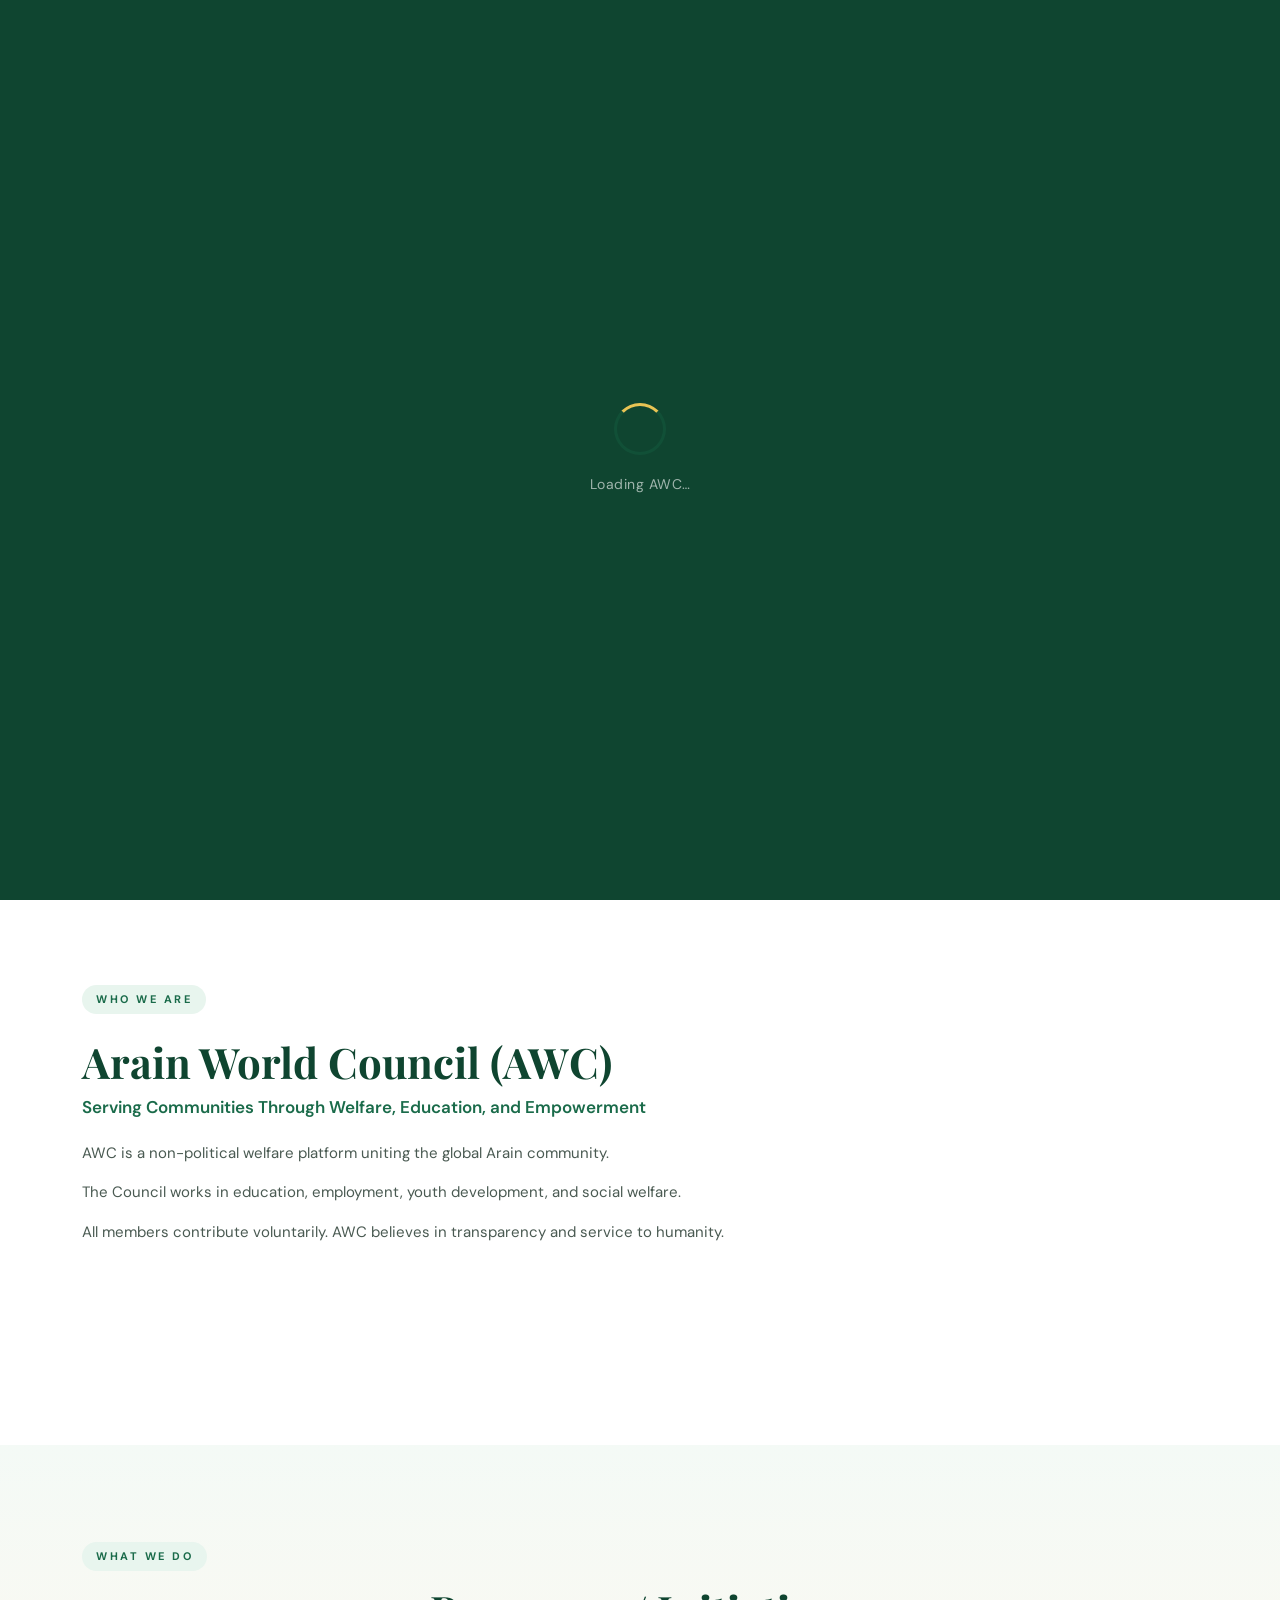
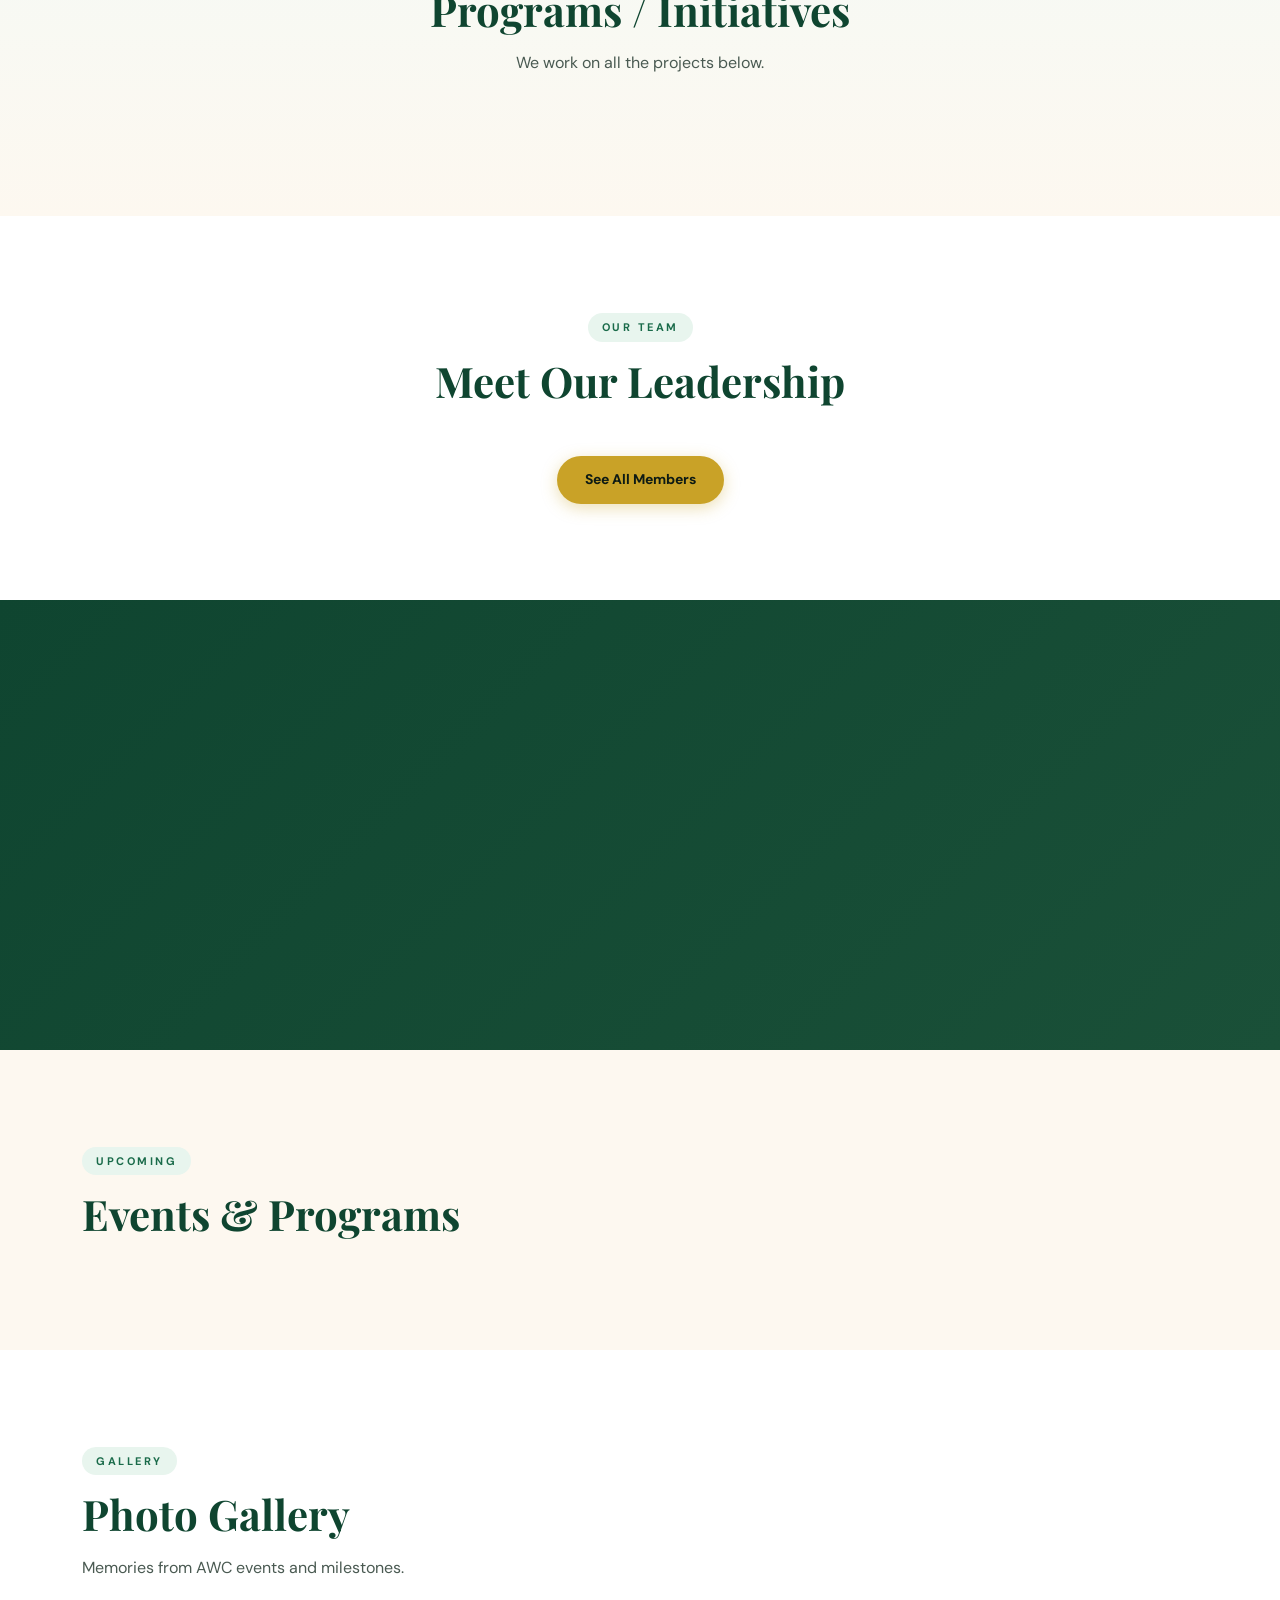
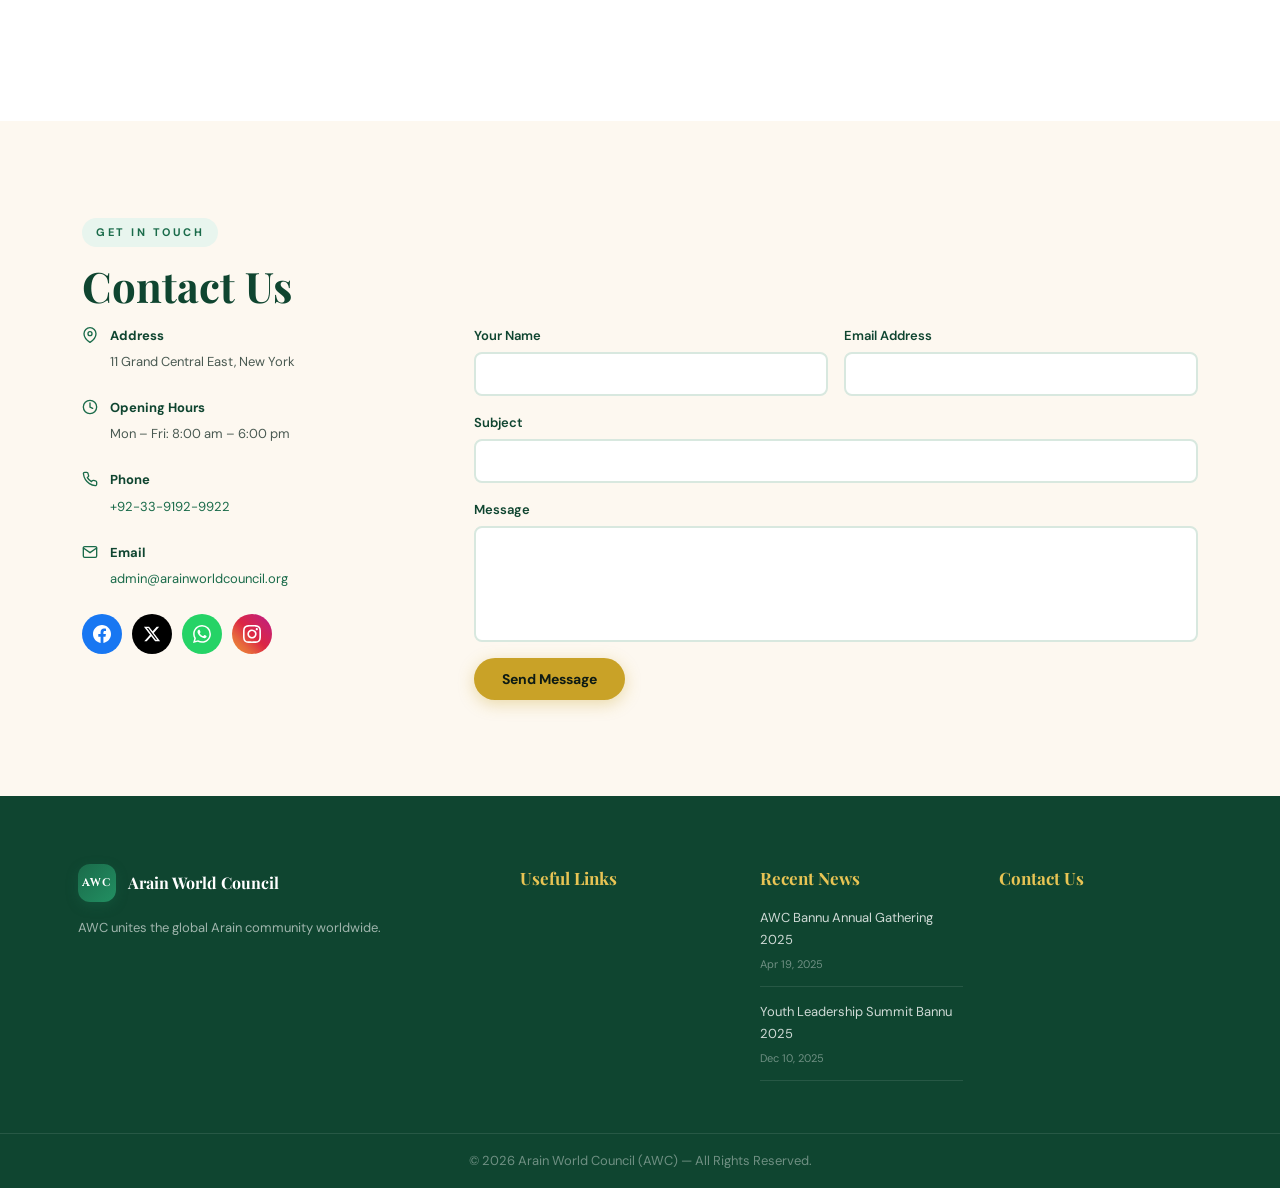
==== index.html @ 2e56c60a "Add files via upload" ====
<!DOCTYPE html>
<html lang="en" dir="ltr">
<head>
<meta charset="UTF-8"/>
<meta name="viewport" content="width=device-width,initial-scale=1.0"/>
<title id="pageTitle">Arain World Council — Bannu Regional Organisation</title>
<meta name="description" content="Arain World Council Bannu Regional Organisation — Unity, Empowerment, Development"/>
<link rel="preconnect" href="https://fonts.googleapis.com"/>
<link rel="preconnect" href="https://fonts.gstatic.com" crossorigin/>
<link href="https://fonts.googleapis.com/css2?family=Playfair+Display:ital,wght@0,600;0,700;0,800;1,600&family=Noto+Nastaliq+Urdu:wght@400;600;700&family=DM+Sans:wght@300;400;500;600&family=Cinzel:wght@600;700&display=swap" rel="stylesheet"/>
<link rel="stylesheet" href="styles.css"/>
<link rel="manifest" href="manifest.json"/>
<link rel="icon" type="image/png" sizes="32x32" href="icons/favicon-32x32.png"/>
<link rel="icon" type="image/png" sizes="16x16" href="icons/favicon-16x16.png"/>
<link rel="apple-touch-icon" sizes="180x180" href="icons/apple-touch-icon.png"/>
<meta name="theme-color" content="#1a6b4a"/>
<meta name="apple-mobile-web-app-capable" content="yes"/>
<meta name="apple-mobile-web-app-status-bar-style" content="black-translucent"/>
<meta name="apple-mobile-web-app-title" content="آرائیں بنوں"/>
</head>
<body>
<div id="awc-loader">
<div class="loader-spin"></div>
<p>Loading AWC…</p>
</div>
<header class="site-header">
<div class="header-inner">
<a href="index.html" class="logo-wrap">
<div id="headerLogo"><div class="logo-icon">AWC</div></div>
<div class="logo-text">
<span class="logo-title fancy" id="headerSiteName">Arain World Council</span>
<span class="logo-sub" id="headerTagline">Unity | Empowerment | Development</span>
<span class="logo-sub2" id="headerSubName">Bannu Regional Organisation</span>
</div>
</a>
<button class="hamburger" id="hamburger" aria-label="Menu"><span></span><span></span><span></span></button>
<nav class="main-nav" id="mainNav">
<a href="#home"       class="nav-link-home">Home</a>
<a href="#about"      class="nav-link-about">About Us</a>
<a href="#programs"   class="nav-link-programs">Programs</a>
<a href="#leadership" class="nav-link-leadership">Leadership</a>
<a href="#events"     class="nav-link-events">Events</a>
<a href="#gallery"    class="nav-link-gallery">Gallery</a>
<a href="#contact"    class="nav-link-contact">Contact</a>
<button class="nav-cta open-membership nav-cta-mem">Membership</button>
<button class="lang-pill" id="langBtn" aria-label="Toggle language">اردو</button>
</nav>
</div>
</header>
<section class="hero" id="home">
<div class="hero-bg"><div class="s1"></div><div class="s2"></div><div class="s3"></div></div>
<div class="hero-content">
<div class="hero-badge" id="heroBadge">Welcome to AWC</div>
<h1 class="hero-title cinzel" id="heroTitle">Arain World Council</h1>
<div class="hero-bannu-badge" id="heroBannuLabel">Bannu Regional Organisation</div>
<p class="hero-sub" id="heroSub">Empowering Our Next Generation, Proud Of Our Heritage</p>
<p class="hero-tagline" id="heroTagline">Uniting the Arain Community Worldwide — Strength, Unity, Progress</p>
<div class="hero-btns">
<a href="#about" class="btn-primary">About Us</a>
<a href="#events" class="btn-outline">News &amp; Events</a>
</div>
</div>
<div class="hero-cards">
<div class="hero-card" data-target="#programs">
<span class="svg-icon icon-md"><svg viewBox="0 0 24 24" fill="none" stroke="currentColor" stroke-width="2" stroke-linecap="round"><rect x="3" y="3" width="8" height="18" rx="1"/><rect x="13" y="3" width="8" height="18" rx="1"/></svg></span>
<span class="nav-link-programs">Departments</span>
</div>
<div class="hero-card" data-target="#events">
<span class="svg-icon icon-md"><svg viewBox="0 0 24 24" fill="none" stroke="currentColor" stroke-width="2" stroke-linecap="round"><rect x="3" y="4" width="18" height="18" rx="2"/><line x1="16" y1="2" x2="16" y2="6"/><line x1="8" y1="2" x2="8" y2="6"/><line x1="3" y1="10" x2="21" y2="10"/></svg></span>
<span class="nav-link-events">Events</span>
</div>
<div class="hero-card" data-target="#gallery">
<span class="svg-icon icon-md"><svg viewBox="0 0 24 24" fill="none" stroke="currentColor" stroke-width="2" stroke-linecap="round"><rect x="3" y="3" width="18" height="18" rx="2"/><circle cx="8.5" cy="8.5" r="1.5"/><polyline points="21 15 16 10 5 21"/></svg></span>
<span class="nav-link-gallery">Gallery</span>
</div>
<div class="hero-card" data-target="#contact">
<span class="svg-icon icon-md"><svg viewBox="0 0 24 24" fill="none" stroke="currentColor" stroke-width="2" stroke-linecap="round"><circle cx="12" cy="12" r="10"/><path d="M9.09 9a3 3 0 0 1 5.83 1c0 2-3 3-3 3"/><line x1="12" y1="17" x2="12.01" y2="17"/></svg></span>
<span class="nav-link-contact">Contact</span>
</div>
</div>
</section>
<section class="about-section" id="about">
<div class="container">
<div class="section-label" id="section-label-about">Who We Are</div>
<div class="about-grid">
<div class="about-text">
<h2 class="fancy" id="about-h2">Arain World Council (AWC)</h2>
<h3 id="about-h3">Serving Communities Through Welfare, Education, and Empowerment</h3>
<p id="about-p1">AWC is a non-political welfare platform uniting the global Arain community.</p>
<p id="about-p2">The Council works in education, employment, youth development, and social welfare.</p>
<p id="about-p3">All members contribute voluntarily. AWC believes in transparency and service to humanity.</p>
<div class="about-stats">
<div class="stat-item reveal"><span class="stat-num" id="statMembersNum">500+</span><span class="stat-label" id="statMembersLabel">Members</span></div>
<div class="stat-item reveal"><span class="stat-num" id="statProgramsNum">8</span><span class="stat-label" id="statProgramsLabel">Programs</span></div>
<div class="stat-item reveal"><span class="stat-num" id="statCitiesNum">30+</span><span class="stat-label" id="statCitiesLabel">Cities</span></div>
</div>
</div>
<div class="about-visual reveal">
<div class="av-card">
<div class="av-badge" id="chairmanBadge">Global Chairman</div>
<div class="av-avatar"><span class="svg-icon icon-xl"><svg viewBox="0 0 24 24" fill="none" stroke="currentColor" stroke-width="1.5" stroke-linecap="round"><path d="M22 10v6M2 10l10-5 10 5-10 5z"/><path d="M6 12v5c0 2 6 3 6 3s6-1 6-3v-5"/></svg></span></div>
<h4 class="fancy" id="chairman-name">Dr. Aitzaz Chaudhary Arain</h4>
<p id="chairman-quote">"Our mission is to build a strong, educated, and united community."</p>
<button class="btn-sm open-membership" id="joinBtn">Join AWC</button>
</div>
<div class="av-deco d1"></div><div class="av-deco d2"></div>
</div>
</div>
</div>
</section>
<section class="programs-section" id="programs">
<div class="container">
<div class="section-label" id="programsSectionLabel">What We Do</div>
<h2 class="fancy" id="programsTitle">Programs / Initiatives</h2>
<p class="section-desc" id="programsDesc">We work on all the projects below.</p>
<div class="programs-grid" id="programsGrid"></div>
</div>
</section>
<section class="leadership-section" id="leadership">
<div class="container">
<div class="section-label" id="leadershipSectionLabel">Our Team</div>
<h2 class="fancy" id="leadershipTitle">Meet Our Leadership</h2>
<div class="leadership-grid" id="leadershipGrid"></div>
<div class="see-all-wrap" id="seeAllWrap"><a href="#" class="btn-primary">See All Members</a></div>
</div>
</section>
<section class="cta-section" id="membership">
<div class="container">
<div class="cta-grid">
<div class="cta-card reveal">
<div class="cta-icon"><span class="svg-icon icon-xl"><svg viewBox="0 0 24 24" fill="none" stroke="currentColor" stroke-width="2" stroke-linecap="round"><circle cx="12" cy="12" r="10"/><line x1="2" y1="12" x2="22" y2="12"/><path d="M12 2a15.3 15.3 0 0 1 4 10 15.3 15.3 0 0 1-4 10 15.3 15.3 0 0 1-4-10 15.3 15.3 0 0 1 4-10z"/></svg></span></div>
<h3 class="fancy" id="ctaMemberTitle">Apply Membership</h3>
<p id="ctaMemberDesc">Join us.</p>
<button class="btn-primary open-membership" id="ctaRegisterBtn">Register Now</button>
</div>
<div class="cta-card reveal">
<div class="cta-icon"><span class="svg-icon icon-xl" style="color:#e57373"><svg viewBox="0 0 24 24" fill="currentColor"><path d="M20.84 4.61a5.5 5.5 0 0 0-7.78 0L12 5.67l-1.06-1.06a5.5 5.5 0 0 0-7.78 7.78l1.06 1.06L12 21.23l7.78-7.78 1.06-1.06a5.5 5.5 0 0 0 0-7.78z"/></svg></span></div>
<h3 class="fancy" id="ctaDonateTitle">Give Donation</h3>
<p id="ctaDonateDesc">Support the family.</p>
<button class="btn-outline open-donation" id="ctaDonateBtn">Donate Now</button>
</div>
</div>
</div>
</section>
<section class="events-section" id="events">
<div class="container">
<div class="section-label" id="eventsSectionLabel">Upcoming</div>
<h2 class="fancy" id="eventsTitle">Events &amp; Programs</h2>
<div class="events-list" id="eventsList"></div>
</div>
</section>
<section class="gallery-section" id="gallery">
<div class="container">
<div class="section-label" id="gallerySectionLabel">Gallery</div>
<h2 class="fancy" id="galleryTitle">Photo Gallery</h2>
<p class="section-desc" id="galleryDesc">Memories from AWC events and milestones.</p>
<div class="gallery-grid" id="galleryGrid"></div>
</div>
</section>
<section class="contact-section" id="contact">
<div class="container">
<div class="section-label" id="contactSectionLabel">Get In Touch</div>
<h2 class="fancy" id="contactHeading">Contact Us</h2>
<div class="contact-grid">
<div class="contact-info">
<div class="cinfo-item">
<span class="cinfo-icon svg-icon"><svg viewBox="0 0 24 24" fill="none" stroke="currentColor" stroke-width="2" stroke-linecap="round"><path d="M21 10c0 7-9 13-9 13s-9-6-9-13a9 9 0 0 1 18 0z"/><circle cx="12" cy="10" r="3"/></svg></span>
<div><strong id="addressLabel">Address</strong><p id="contactAddress">11 Grand Central East, New York</p></div>
</div>
<div class="cinfo-item">
<span class="cinfo-icon svg-icon"><svg viewBox="0 0 24 24" fill="none" stroke="currentColor" stroke-width="2" stroke-linecap="round"><circle cx="12" cy="12" r="10"/><polyline points="12 6 12 12 16 14"/></svg></span>
<div><strong id="hoursLabel">Opening Hours</strong><p id="contactHours">Mon – Fri: 8:00 am – 6:00 pm</p></div>
</div>
<div class="cinfo-item">
<span class="cinfo-icon svg-icon"><svg viewBox="0 0 24 24" fill="none" stroke="currentColor" stroke-width="2" stroke-linecap="round"><path d="M22 16.92v3a2 2 0 0 1-2.18 2 19.79 19.79 0 0 1-8.63-3.07 19.5 19.5 0 0 1-6-6 19.79 19.79 0 0 1-3.07-8.67A2 2 0 0 1 4.11 2h3a2 2 0 0 1 2 1.72 12.84 12.84 0 0 0 .7 2.81 2 2 0 0 1-.45 2.11L8.09 9.91a16 16 0 0 0 6 6l1.27-1.27a2 2 0 0 1 2.11-.45 12.84 12.84 0 0 0 2.81.7A2 2 0 0 1 22 16.92z"/></svg></span>
<div><strong id="phoneLabel">Phone</strong><p><a id="contactPhone" href="https://wa.me/923391929922">+92-33-9192-9922</a></p></div>
</div>
<div class="cinfo-item">
<span class="cinfo-icon svg-icon"><svg viewBox="0 0 24 24" fill="none" stroke="currentColor" stroke-width="2" stroke-linecap="round"><path d="M4 4h16c1.1 0 2 .9 2 2v12c0 1.1-.9 2-2 2H4c-1.1 0-2-.9-2-2V6c0-1.1.9-2 2-2z"/><polyline points="22,6 12,13 2,6"/></svg></span>
<div><strong id="emailLabel">Email</strong><p><a id="contactEmail" href="mailto:admin@arainworldcouncil.org">admin@arainworldcouncil.org</a></p></div>
</div>
<div class="social-links">
<a href="https://www.facebook.com/arainworldcouncil" class="social-btn fb" aria-label="Facebook"><svg viewBox="0 0 24 24" fill="currentColor"><path d="M24 12.073c0-6.627-5.373-12-12-12s-12 5.373-12 12c0 5.99 4.388 10.954 10.125 11.854v-8.385H7.078v-3.47h3.047V9.43c0-3.007 1.792-4.669 4.533-4.669 1.312 0 2.686.235 2.686.235v2.953H15.83c-1.491 0-1.956.925-1.956 1.874v2.25h3.328l-.532 3.47h-2.796v8.385C19.612 23.027 24 18.062 24 12.073z"/></svg></a>
<a href="https://x.com/arainworldcouncil" class="social-btn tw" aria-label="X"><svg viewBox="0 0 24 24" fill="currentColor"><path d="M18.244 2.25h3.308l-7.227 8.26 8.502 11.24H16.17l-5.214-6.817L4.99 21.75H1.68l7.73-8.835L1.254 2.25H8.08l4.713 6.231zm-1.161 17.52h1.833L7.084 4.126H5.117z"/></svg></a>
<a href="https://wa.me/923391929922" class="social-btn wa" aria-label="WhatsApp"><svg viewBox="0 0 24 24" fill="currentColor"><path d="M17.472 14.382c-.297-.149-1.758-.867-2.03-.967-.273-.099-.471-.148-.67.15-.197.297-.767.966-.94 1.164-.173.199-.347.223-.644.075-.297-.15-1.255-.463-2.39-1.475-.883-.788-1.48-1.761-1.653-2.059-.173-.297-.018-.458.13-.606.134-.133.298-.347.446-.52.149-.174.198-.298.298-.497.099-.198.05-.371-.025-.52-.075-.149-.669-1.612-.916-2.207-.242-.579-.487-.5-.669-.51-.173-.008-.371-.01-.57-.01-.198 0-.52.074-.792.372-.272.297-1.04 1.016-1.04 2.479 0 1.462 1.065 2.875 1.213 3.074.149.198 2.096 3.2 5.077 4.487.709.306 1.262.489 1.694.625.712.227 1.36.195 1.871.118.571-.085 1.758-.719 2.006-1.413.248-.694.248-1.289.173-1.413-.074-.124-.272-.198-.57-.347m-5.421 7.403h-.004a9.87 9.87 0 0 1-5.031-1.378l-.361-.214-3.741.982.998-3.648-.235-.374a9.86 9.86 0 0 1-1.51-5.26c.001-5.45 4.436-9.884 9.888-9.884 2.64 0 5.122 1.03 6.988 2.898a9.825 9.825 0 0 1 2.893 6.994c-.003 5.45-4.437 9.884-9.885 9.884m8.413-18.297A11.815 11.815 0 0 0 12.05 0C5.495 0 .16 5.335.157 11.892c0 2.096.547 4.142 1.588 5.945L.057 24l6.305-1.654a11.882 11.882 0 0 0 5.683 1.448h.005c6.554 0 11.89-5.335 11.893-11.893a11.821 11.821 0 0 0-3.48-8.413z"/></svg></a>
<a href="https://www.instagram.com/arainworldcouncil" class="social-btn ig" aria-label="Instagram"><svg viewBox="0 0 24 24" fill="currentColor"><path d="M12 2.163c3.204 0 3.584.012 4.85.07 3.252.148 4.771 1.691 4.919 4.919.058 1.265.069 1.645.069 4.849 0 3.205-.012 3.584-.069 4.849-.149 3.225-1.664 4.771-4.919 4.919-1.266.058-1.644.07-4.85.07-3.204 0-3.584-.012-4.849-.07-3.26-.149-4.771-1.699-4.919-4.92-.058-1.265-.07-1.644-.07-4.849 0-3.204.013-3.583.07-4.849.149-3.227 1.664-4.771 4.919-4.919 1.266-.057 1.645-.069 4.849-.069zm0-2.163c-3.259 0-3.667.014-4.947.072-4.358.2-6.78 2.618-6.98 6.98-.059 1.281-.073 1.689-.073 4.948 0 3.259.014 3.668.072 4.948.2 4.358 2.618 6.78 6.98 6.98 1.281.058 1.689.072 4.948.072 3.259 0 3.668-.014 4.948-.072 4.354-.2 6.782-2.618 6.979-6.98.059-1.28.073-1.689.073-4.948 0-3.259-.014-3.667-.072-4.947-.196-4.354-2.617-6.78-6.979-6.98-1.281-.059-1.69-.073-4.949-.073zm0 5.838c-3.403 0-6.162 2.759-6.162 6.162s2.759 6.163 6.162 6.163 6.162-2.759 6.162-6.163c0-3.403-2.759-6.162-6.162-6.162zm0 10.162c-2.209 0-4-1.79-4-4 0-2.209 1.791-4 4-4s4 1.791 4 4c0 2.21-1.791 4-4 4zm6.406-11.845c-.796 0-1.441.645-1.441 1.44s.645 1.44 1.441 1.44c.795 0 1.439-.645 1.439-1.44s-.644-1.44-1.439-1.44z"/></svg></a>
</div>
</div>
<form class="contact-form" id="contactForm">
<div class="form-row">
<div class="form-group"><label for="cfName" data-t="formName">Your Name</label><input type="text" id="cfName"/></div>
<div class="form-group"><label for="cfEmail" data-t="formEmail">Email Address</label><input type="email" id="cfEmail"/></div>
</div>
<div class="form-group"><label for="cfSubject" data-t="formSubject">Subject</label><input type="text" id="cfSubject"/></div>
<div class="form-group"><label for="cfMessage" data-t="formMessage">Message</label><textarea id="cfMessage" rows="5"></textarea></div>
<button type="submit" class="btn-primary" data-t="sendMessage">Send Message</button>
<div class="form-success" id="contactSuccess"></div>
</form>
</div>
</div>
</section>
<footer class="site-footer">
<div class="footer-inner">
<div class="footer-brand">
<div class="footer-logo">
<div class="logo-icon sm">AWC</div>
<div>
<strong class="fancy" id="footerSiteName">Arain World Council</strong>
<span id="footerSubName" style="display:block;font-size:11px;color:var(--gold-lt);letter-spacing:.5px"></span>
</div>
</div>
<p id="footerDesc">AWC unites the global Arain community worldwide.</p>
</div>
<div class="footer-col">
<h4 id="footerUsefulLinks">Useful Links</h4>
<ul id="footerPageLinks"></ul>
</div>
<div class="footer-col">
<h4 id="footerRecentNews">Recent News</h4>
<div class="footer-news">
<a href="#"><span>AWC Bannu Annual Gathering 2025</span><small>Apr 19, 2025</small></a>
<a href="#"><span>Youth Leadership Summit Bannu 2025</span><small>Dec 10, 2025</small></a>
</div>
</div>
<div class="footer-col">
<h4 id="footerContactUs">Contact Us</h4>
<p id="footerContactAddress" style="font-size:13px;color:rgba(255,255,255,.6);line-height:1.9"></p>
<p style="font-size:13px;margin-top:6px"><a id="footerContactPhone" href="#" style="color:var(--gold-lt)"></a></p>
</div>
</div>
<div class="footer-bottom"><p id="footerCopy">© 2026 Arain World Council (AWC) — All Rights Reserved.</p></div>
</footer>
<button class="back-top" id="backTop" aria-label="Back to top"><span class="svg-icon"><svg viewBox="0 0 24 24" fill="none" stroke="currentColor" stroke-width="2.5" stroke-linecap="round"><polyline points="18 15 12 9 6 15"/></svg></span></button>
<div class="modal-overlay" id="membershipModal" role="dialog" aria-modal="true">
<div class="modal-box modal-wide">
<button class="modal-close" data-close="membershipModal" aria-label="Close"><svg viewBox="0 0 24 24" fill="none" stroke="currentColor" stroke-width="2" stroke-linecap="round" width="18" height="18"><line x1="18" y1="6" x2="6" y2="18"/><line x1="6" y1="6" x2="18" y2="18"/></svg></button>
<div class="modal-header">
<h2 class="fancy" id="memAppTitle">Membership Application</h2>
<p id="memAppSub">Join with Us!</p>
</div>
<div class="mem-instructions">
<h4 id="memInstrTitle">Form Instructions</h4>
<ol>
<li id="memInstr1">Provide accurate and complete information.</li>
<li id="memInstr2">Your WhatsApp number must be active.</li>
<li id="memInstr3">CNIC and Email are optional.</li>
<li id="memInstr4">Our team will contact you after reviewing.</li>
<li id="memInstr5">Incomplete information may lead to rejection.</li>
</ol>
<p class="mem-note" id="memNote">Together We Rise — AWC</p>
</div>
<form id="membershipForm" novalidate>
<div class="mem-section-title" id="memSecPersonal">Personal Information</div>
<div class="mem-grid">
<div class="form-group"><label id="lFullName">Full Name *</label><input type="text" name="fullName" required/></div>
<div class="form-group"><label id="lFatherName">Father Name *</label><input type="text" name="fatherName" required/></div>
<div class="form-group form-full">
<label id="lGender">Gender *</label>
<div class="radio-group" id="genderGroup"></div>
</div>
<div class="form-group form-full">
<label id="lMemberType">Membership Type *</label>
<div class="radio-group" id="memberTypeGroup"></div>
</div>
<div class="form-group"><label id="lCnic">CNIC No.</label><input type="text" name="cnic" placeholder="XXXXX-XXXXXXX-X"/></div>
<div class="form-group"><label id="lDob">Date of Birth *</label><input type="date" name="dob" required/></div>
</div>
<div class="mem-section-title" id="memSecContact">Contact &amp; Residential</div>
<div class="mem-grid">
<div class="form-group"><label id="lEmail">Email Address *</label><input type="email" name="email" required/></div>
<div class="form-group"><label id="lWhatsapp">WhatsApp No *</label><input type="tel" name="whatsapp" required placeholder="+92XXXXXXXXXX"/></div>
<div class="form-group form-full">
<label id="lResidential">Residential Status *</label>
<div class="radio-group" id="residentialGroup"></div>
</div>
<div class="form-group form-full">
<label id="lAffiliated">Affiliated with any organization? *</label>
<div class="radio-group" id="affiliatedGroup"></div>
</div>
</div>
<div class="mem-section-title" id="memSecProfessional">Professional Information</div>
<div class="mem-grid">
<div class="form-group form-full">
<label id="lEducation">Educational Qualification *</label>
<div class="radio-group" id="educationGroup"></div>
</div>
<div class="form-group form-full">
<label id="lWork">Work Information *</label>
<div class="radio-group" id="workGroup"></div>
</div>
<div class="form-group form-full"><label id="lReason">Why do you want to join AWC?</label><textarea name="reason" rows="3"></textarea></div>
</div>
<div class="mem-section-title" id="memSecAddress">Profile Picture &amp; Address</div>
<div class="mem-grid">
<div class="form-group"><label id="lPhoto">Profile Picture</label><input type="file" name="photo" accept="image/*"/></div>
<div class="form-group"><label id="lStreet">Street Address *</label><input type="text" name="street" required/></div>
<div class="form-group"><label id="lCity">City *</label><input type="text" name="city" required/></div>
<div class="form-group"><label id="lState">State / Province *</label><input type="text" name="state" required/></div>
<div class="form-group form-full">
<label id="lCountry">Country *</label>
<select name="country" id="countrySelect" required></select>
</div>
</div>
<div class="mem-terms">
<h4 id="memTermsTitle">Terms and Conditions</h4>
<ul>
<li id="memTerm1">The information provided is accurate.</li>
<li id="memTerm2">AWC reserves the right to accept or reject any application.</li>
<li id="memTerm3">Membership will not be used for unlawful purposes.</li>
</ul>
<label class="consent-label"><input type="checkbox" name="consent" required/><span id="memConsentLabel">I agree to the Membership Terms</span></label>
</div>
<div class="mem-submit-row"><button type="submit" class="btn-primary btn-big" id="memSubmitBtn">Submit Application</button></div>
<div class="form-success" id="membershipSuccess"></div>
</form>
</div>
</div>
<div class="modal-overlay" id="donationModal" role="dialog" aria-modal="true">
<div class="modal-box">
<button class="modal-close" data-close="donationModal" aria-label="Close"><svg viewBox="0 0 24 24" fill="none" stroke="currentColor" stroke-width="2" stroke-linecap="round" width="18" height="18"><line x1="18" y1="6" x2="6" y2="18"/><line x1="6" y1="6" x2="18" y2="18"/></svg></button>
<div class="modal-header">
<div class="don-emoji"><span class="svg-icon icon-xl" style="color:#e57373"><svg viewBox="0 0 24 24" fill="currentColor"><path d="M20.84 4.61a5.5 5.5 0 0 0-7.78 0L12 5.67l-1.06-1.06a5.5 5.5 0 0 0-7.78 7.78l1.06 1.06L12 21.23l7.78-7.78 1.06-1.06a5.5 5.5 0 0 0 0-7.78z"/></svg></span></div>
<h2 class="fancy" id="donModalTitle">Donate to AWC</h2>
<p id="donModalSub">Your donation directly supports the Arain community.</p>
</div>
<div class="bank-tabs">
<button class="bank-tab active" data-tab="bank"><span class="svg-icon icon-xs"><svg viewBox="0 0 24 24" fill="none" stroke="currentColor" stroke-width="2" stroke-linecap="round"><line x1="3" y1="22" x2="21" y2="22"/><line x1="6" y1="18" x2="6" y2="11"/><line x1="10" y1="18" x2="10" y2="11"/><line x1="14" y1="18" x2="14" y2="11"/><line x1="18" y1="18" x2="18" y2="11"/><polygon points="12 2 20 7 4 7"/></svg></span> Bank Transfer</button>
<button class="bank-tab" data-tab="easypaisa"><span class="svg-icon icon-xs"><svg viewBox="0 0 24 24" fill="none" stroke="currentColor" stroke-width="2" stroke-linecap="round"><rect x="5" y="2" width="14" height="20" rx="2"/><line x1="12" y1="18" x2="12.01" y2="18"/></svg></span> Easypaisa</button>
<button class="bank-tab" data-tab="jazzcash"><span class="svg-icon icon-xs"><svg viewBox="0 0 24 24" fill="none" stroke="currentColor" stroke-width="2" stroke-linecap="round"><rect x="1" y="4" width="22" height="16" rx="2"/><line x1="1" y1="10" x2="23" y2="10"/></svg></span> JazzCash</button>
<button class="bank-tab" data-tab="international"><span class="svg-icon icon-xs"><svg viewBox="0 0 24 24" fill="none" stroke="currentColor" stroke-width="2" stroke-linecap="round"><circle cx="12" cy="12" r="10"/><line x1="2" y1="12" x2="22" y2="12"/><path d="M12 2a15.3 15.3 0 0 1 4 10 15.3 15.3 0 0 1-4 10 15.3 15.3 0 0 1-4-10 15.3 15.3 0 0 1 4-10z"/></svg></span> International</button>
</div>
<div class="bank-panel active" id="tab-bank">
<div class="bank-card">
<div class="brow"><span class="blabel" id="bl-bankName">Bank Name</span><span class="bval" id="bv-bankName"></span></div>
<div class="brow"><span class="blabel" id="bl-bankTitle">Account Title</span><span class="bval" id="bv-bankTitle"></span></div>
<div class="brow"><span class="blabel" id="bl-bankAccount">Account No.</span><span class="bval" id="bv-bankAccount"></span><button class="copy-btn" data-copy="bv-bankAccount" aria-label="Copy"></button></div>
<div class="brow"><span class="blabel" id="bl-bankIBAN">IBAN</span><span class="bval" id="bv-bankIBAN"></span><button class="copy-btn" data-copy="bv-bankIBAN" aria-label="Copy"></button></div>
<div class="brow"><span class="blabel" id="bl-bankBranch">Branch Code</span><span class="bval" id="bv-bankBranch"></span></div>
</div>
<p class="bank-note" id="bankNoteEl"></p>
</div>
<div class="bank-panel" id="tab-easypaisa">
<div class="bank-card">
<div class="brow"><span class="blabel">Service</span><span class="bval">Easypaisa</span></div>
<div class="brow"><span class="blabel">Account Title</span><span class="bval" id="bv-epTitle"></span></div>
<div class="brow"><span class="blabel">Mobile No.</span><span class="bval" id="bv-epNumber"></span><button class="copy-btn" data-copy="bv-epNumber" aria-label="Copy"></button></div>
</div>
<p class="bank-note" id="epNoteEl"></p>
</div>
<div class="bank-panel" id="tab-jazzcash">
<div class="bank-card">
<div class="brow"><span class="blabel">Service</span><span class="bval">JazzCash</span></div>
<div class="brow"><span class="blabel">Account Title</span><span class="bval" id="bv-jcTitle"></span></div>
<div class="brow"><span class="blabel">Mobile No.</span><span class="bval" id="bv-jcNumber"></span><button class="copy-btn" data-copy="bv-jcNumber" aria-label="Copy"></button></div>
</div>
<p class="bank-note" id="jcNoteEl"></p>
</div>
<div class="bank-panel" id="tab-international">
<div class="bank-card">
<div class="brow"><span class="blabel">Bank Name</span><span class="bval" id="bv-intBank"></span></div>
<div class="brow"><span class="blabel">SWIFT / BIC</span><span class="bval" id="bv-intSwift"></span><button class="copy-btn" data-copy="bv-intSwift" aria-label="Copy"></button></div>
<div class="brow"><span class="blabel">IBAN</span><span class="bval" id="bv-intIBAN"></span><button class="copy-btn" data-copy="bv-intIBAN" aria-label="Copy"></button></div>
</div>
<p class="bank-note" id="intNoteEl"></p>
</div>
<div class="don-amounts">
<p id="donAmtLabel">Suggested Donation Amounts:</p>
<div class="don-amt-row">
<button class="don-amt">PKR 500</button><button class="don-amt">PKR 1,000</button>
<button class="don-amt">PKR 2,500</button><button class="don-amt">PKR 5,000</button>
<button class="don-amt">PKR 10,000</button>
<button class="don-amt" id="donCustomLabel">Custom</button>
</div>
</div>
</div>
</div>
<div class="modal-overlay" id="pageModal" role="dialog" aria-modal="true">
<div class="modal-box">
<button class="modal-close" data-close="pageModal" aria-label="Close"><svg viewBox="0 0 24 24" fill="none" stroke="currentColor" stroke-width="2" stroke-linecap="round" width="18" height="18"><line x1="18" y1="6" x2="6" y2="18"/><line x1="6" y1="6" x2="18" y2="18"/></svg></button>
<div class="modal-header"><h2 class="fancy" id="pageModalTitle"></h2></div>
<div id="pageModalBody" style="font-size:15px;color:var(--gray);line-height:1.9;padding-top:8px"></div>
</div>
</div>
<div id="lightbox" class="lightbox-overlay">
<button id="lightboxClose" class="lightbox-close" aria-label="Close"><svg viewBox="0 0 24 24" fill="none" stroke="currentColor" stroke-width="2.5" stroke-linecap="round" width="24" height="24"><line x1="18" y1="6" x2="6" y2="18"/><line x1="6" y1="6" x2="18" y2="18"/></svg></button>
<img id="lightboxImg" src="" alt=""/>
<p id="lightboxCaption"></p>
</div>
<script type="module" src="js/app.js"></script>
<script>
if ('serviceWorker' in navigator) {
  window.addEventListener('load', () => {
    navigator.serviceWorker.register('/sw.js')
      .then(reg => {
        // When a new SW is waiting, reload to activate it automatically
        reg.addEventListener('updatefound', () => {
          const newWorker = reg.installing;
          newWorker.addEventListener('statechange', () => {
            if (newWorker.state === 'installed' && navigator.serviceWorker.controller) {
              // New version ready — tell it to skip waiting then reload
              newWorker.postMessage({ type: 'SKIP_WAITING' });
            }
          });
        });
      });
    // When SW has skipped waiting and activated, reload the page to use fresh cache
    let refreshing = false;
    navigator.serviceWorker.addEventListener('controllerchange', () => {
      if (!refreshing) { refreshing = true; window.location.reload(); }
    });
  });
}
</script>
</body>
</html>
---- styles.css ----
:root{
--green:#1a6b4a;--green-lt:#228f62;--green-dk:#0f4530;
--gold:#c9a227;--gold-lt:#e8c454;
--cream:#fdf8f0;--white:#fff;--dark:#0d1a14;
--gray:#4a5a52;--gray-lt:#8a9e94;--border:#d8e8df;
--shadow:0 4px 24px rgba(10,40,25,.10);--shadow-lg:0 12px 48px rgba(10,40,25,.18);
--radius:14px;--radius-sm:8px;
--trans:0.26s cubic-bezier(.4,0,.2,1);
--font-en:'DM Sans',sans-serif;--font-head:'Playfair Display',serif;
--font-ur:'Noto Nastaliq Urdu',serif;--font-cinzel:'Cinzel',serif;
--sidebar-w:246px;--topbar-h:62px;
}
*,*::before,*::after{box-sizing:border-box;margin:0;padding:0}
html{scroll-behavior:smooth;-webkit-text-size-adjust:100%;text-size-adjust:100%}
body{font-family:var(--font-en);background:var(--cream);color:var(--dark);line-height:1.7;overflow-x:hidden;-webkit-font-smoothing:antialiased}
a{text-decoration:none;color:inherit}
ul{list-style:none}
img{max-width:100%;display:block}
button{font-family:inherit}
input,textarea,select{font-family:inherit}
.cinzel{font-family:var(--font-cinzel)!important;letter-spacing:2px}
.fancy{font-family:var(--font-head)!important}
body.urdu{font-family:var(--font-ur);direction:rtl;text-align:right;line-height:2.2}
body.urdu .header-inner{flex-direction:row-reverse}
body.urdu .logo-wrap{flex-direction:row-reverse}
body.urdu .logo-text{text-align:right}
body.urdu .main-nav{flex-direction:row-reverse}
body.urdu .main-nav.open{flex-direction:column;right:0;left:0}
body.urdu .main-nav a{text-align:right}
body.urdu .main-nav.open a{text-align:right}
body.urdu .main-nav.open button.nav-cta{text-align:center}
body.urdu .main-nav button.nav-cta{text-align:center}
body.urdu .lang-pill{margin-left:0;margin-right:5px}
body.urdu .hero-btns{flex-direction:row-reverse}
body.urdu .hero-cards{flex-direction:row-reverse}
body.urdu .hero-card>span:last-child{direction:rtl}
body.urdu .about-grid{direction:rtl}
body.urdu .about-stats{flex-direction:row-reverse}
body.urdu .av-deco.d1{right:auto;left:-24px}
body.urdu .av-deco.d2{left:auto;right:-16px}
body.urdu .prog-card{text-align:right}
body.urdu .prog-icon{text-align:right}
body.urdu .leader-card{flex-direction:row-reverse;text-align:right}
body.urdu .leader-info{text-align:right}
body.urdu .leader-info h4{text-align:right}
body.urdu .leader-role{text-align:right}
body.urdu .leader-email{text-align:right}
body.urdu .event-card{flex-direction:row-reverse;border-left:none;border-right:4px solid var(--green)}
body.urdu .event-body{text-align:right}
body.urdu .event-tag{display:inline-block}
body.urdu .event-meta{flex-direction:row-reverse}
body.urdu .cta-grid{direction:rtl}
body.urdu .cta-card{text-align:right}
body.urdu .gallery-caption{text-align:right}
body.urdu .contact-grid{direction:rtl}
body.urdu .cinfo-item{flex-direction:row-reverse}
body.urdu .contact-info{text-align:right}
body.urdu .contact-form{text-align:right}
body.urdu .contact-form .btn-primary{align-self:flex-end}
body.urdu .form-row{direction:rtl}
body.urdu .social-links{flex-direction:row-reverse}
body.urdu .bank-tabs{direction:rtl}
body.urdu .bank-card{direction:rtl}
body.urdu .brow{flex-direction:row-reverse}
body.urdu .bank-note{border-left:none;border-right:3px solid var(--green);border-radius:var(--radius-sm) 0 0 var(--radius-sm);text-align:right}
body.urdu .don-amt-row{direction:rtl}
body.urdu .footer-inner{direction:rtl}
body.urdu .footer-logo{flex-direction:row-reverse}
body.urdu .footer-brand p{text-align:right}
body.urdu .footer-col{text-align:right}
body.urdu .footer-col ul li a{display:block;padding-left:0}
body.urdu .footer-col ul li a:hover{padding-left:0;padding-right:8px}
body.urdu .footer-news{direction:rtl;text-align:right}
body.urdu .footer-bottom{text-align:center}
body.urdu .back-top{right:auto;left:clamp(16px,3vw,26px)}
body.urdu .mem-grid{direction:rtl}
body.urdu .mem-grid .form-group{text-align:right}
body.urdu .mem-grid .form-group label{text-align:right}
body.urdu .radio-group{flex-direction:row-reverse;justify-content:flex-end}
body.urdu .mem-terms{direction:rtl;text-align:right}
body.urdu .mem-terms ul{padding-left:0;padding-right:14px}
body.urdu .consent-label{flex-direction:row-reverse}
body.urdu .mem-submit-row{justify-content:flex-start}
body.urdu .modal-close{right:auto;left:12px}
body.urdu .mem-instructions ol{padding-left:0;padding-right:18px}
body.urdu .section-label{display:inline-block}
body.urdu section h2{text-align:right}
body.urdu .section-desc{text-align:right}
@keyframes lang-flash{0%{opacity:.3}100%{opacity:1}}
body.lang-flash{animation:lang-flash .35s ease}
#awc-loader{position:fixed;inset:0;z-index:9999;background:var(--green-dk);display:flex;align-items:center;justify-content:center;flex-direction:column;gap:18px}
.loader-spin{width:52px;height:52px;border:3px solid rgba(26,107,74,.3);border-top-color:var(--gold-lt);border-radius:50%;animation:spin .8s linear infinite}
#awc-loader p{color:rgba(255,255,255,.6);font-family:var(--font-en);font-size:14px;letter-spacing:.5px}
@keyframes spin{to{transform:rotate(360deg)}}
.svg-icon{display:inline-flex;align-items:center;justify-content:center;vertical-align:middle;flex-shrink:0}
.svg-icon svg{width:1em;height:1em;display:block}
.icon-xs{font-size:14px}.icon-sm{font-size:18px}.icon-md{font-size:26px}
.icon-lg{font-size:34px}.icon-xl{font-size:48px}.icon-prog{font-size:32px}
.container{max-width:1180px;margin:0 auto;padding:0 clamp(16px,4vw,32px)}
.site-header{position:sticky;top:0;z-index:999;background:var(--white);border-bottom:2px solid var(--border);box-shadow:var(--shadow)}
.header-inner{max-width:1200px;margin:0 auto;padding:10px clamp(14px,3vw,28px);display:flex;align-items:center;justify-content:space-between;gap:12px}
.logo-wrap{display:flex;align-items:center;gap:12px;min-width:0;flex-shrink:1}
.logo-icon{width:48px;height:48px;background:linear-gradient(135deg,var(--green),var(--green-lt));border-radius:12px;display:flex;align-items:center;justify-content:center;color:#fff;font-family:var(--font-cinzel);font-weight:700;font-size:13px;letter-spacing:1px;flex-shrink:0;box-shadow:0 4px 12px rgba(26,107,74,.35)}
.logo-icon.sm{width:38px;height:38px;font-size:11px}
.logo-icon img{width:100%;height:100%;object-fit:cover;border-radius:12px}
.logo-text{display:flex;flex-direction:column;min-width:0}
.logo-title{font-family:var(--font-cinzel);font-size:clamp(13px,2.2vw,17px);font-weight:700;color:var(--green-dk);line-height:1.2;letter-spacing:1px;white-space:nowrap;overflow:hidden;text-overflow:ellipsis}
.logo-sub{font-size:10px;color:var(--gray-lt);letter-spacing:1px;text-transform:uppercase;margin-top:1px;white-space:nowrap}
.logo-sub2{font-size:10px;color:var(--gold);font-weight:600;letter-spacing:.7px;margin-top:1px;white-space:nowrap}
.main-nav{display:flex;align-items:center;gap:3px;flex-wrap:nowrap}
.main-nav a{font-size:13px;font-weight:500;color:var(--gray);padding:7px 10px;border-radius:var(--radius-sm);transition:background var(--trans),color var(--trans);white-space:nowrap}
.main-nav a:hover,.main-nav a.active{background:#edf6f0;color:var(--green)}
.main-nav button.nav-cta{font-size:13px;font-weight:600;color:#fff;background:var(--green);padding:8px 16px;border-radius:30px;border:none;cursor:pointer;transition:background var(--trans);white-space:nowrap}
.main-nav button.nav-cta:hover{background:var(--green-lt)}
.lang-pill{display:inline-flex;align-items:center;gap:5px;background:var(--green-dk);color:var(--gold-lt);border:1.5px solid rgba(201,162,39,.5);padding:7px 13px;border-radius:30px;font-weight:700;font-size:13px;cursor:pointer;transition:background var(--trans),transform var(--trans);margin-left:5px;white-space:nowrap;flex-shrink:0}
.lang-pill:hover{background:var(--green);transform:scale(1.04)}
.hamburger{display:none;flex-direction:column;gap:5px;background:none;border:none;cursor:pointer;padding:8px;flex-shrink:0;touch-action:manipulation}
.hamburger span{display:block;width:24px;height:2px;background:var(--green-dk);border-radius:2px;transition:all var(--trans)}
.hamburger.open span:nth-child(1){transform:translateY(7px) rotate(45deg)}
.hamburger.open span:nth-child(2){opacity:0}
.hamburger.open span:nth-child(3){transform:translateY(-7px) rotate(-45deg)}
.hero{position:relative;min-height:90svh;display:flex;flex-direction:column;align-items:center;justify-content:center;text-align:center;padding:clamp(60px,10vw,100px) clamp(16px,5vw,40px) clamp(30px,5vw,50px);overflow:hidden;background:linear-gradient(160deg,var(--green-dk) 0%,#1a4a32 50%,#0d3020 100%)}
.hero-bg{position:absolute;inset:0;pointer-events:none}
.hero-bg .s1,.hero-bg .s2,.hero-bg .s3{position:absolute;border-radius:50%;opacity:.08}
.hero-bg .s1{width:clamp(200px,50vw,520px);height:clamp(200px,50vw,520px);background:var(--gold);top:-20%;right:-10%;animation:float1 8s ease-in-out infinite}
.hero-bg .s2{width:clamp(140px,35vw,340px);height:clamp(140px,35vw,340px);background:var(--green-lt);bottom:8%;left:-8%;animation:float2 10s ease-in-out infinite}
.hero-bg .s3{width:clamp(80px,18vw,200px);height:clamp(80px,18vw,200px);background:var(--gold-lt);top:40%;left:38%;opacity:.05;animation:float1 12s ease-in-out infinite reverse}
@keyframes float1{0%,100%{transform:translateY(0)}50%{transform:translateY(-24px)}}
@keyframes float2{0%,100%{transform:translateY(0)}50%{transform:translateY(16px)}}
.hero-content{position:relative;z-index:2;max-width:min(820px,92vw)}
.hero-badge{display:inline-block;background:rgba(201,162,39,.18);border:1px solid var(--gold);color:var(--gold-lt);font-size:clamp(10px,1.5vw,12px);font-weight:600;letter-spacing:2px;text-transform:uppercase;padding:6px 16px;border-radius:20px;margin-bottom:12px;animation:fadeUp .6s ease both}
.hero-bannu-badge{display:inline-block;background:rgba(255,255,255,.1);border:1px solid rgba(255,255,255,.25);color:rgba(255,255,255,.88);font-size:clamp(10px,1.5vw,12px);font-weight:600;letter-spacing:1.5px;padding:5px 14px;border-radius:20px;margin-bottom:16px;animation:fadeUp .65s .05s ease both}
.hero-title{font-family:var(--font-cinzel);font-size:clamp(22px,6vw,66px);font-weight:700;color:#fff;line-height:1.15;margin-bottom:8px;animation:fadeUp .7s .1s ease both;letter-spacing:clamp(1px,0.3vw,3px);text-shadow:0 2px 20px rgba(0,0,0,.3)}
.hero-sub{font-size:clamp(13px,2vw,21px);color:var(--gold-lt);font-weight:500;margin-bottom:10px;animation:fadeUp .7s .2s ease both;padding:0 clamp(0px,2vw,20px)}
.hero-tagline{font-size:clamp(12px,1.5vw,14px);color:rgba(255,255,255,.65);max-width:600px;margin:0 auto clamp(20px,4vw,34px);animation:fadeUp .7s .3s ease both;padding:0 clamp(0px,2vw,20px)}
.hero-btns{display:flex;gap:12px;justify-content:center;flex-wrap:wrap;animation:fadeUp .7s .4s ease both}
.hero-cards{position:relative;z-index:2;display:flex;gap:10px;margin-top:clamp(28px,5vw,50px);flex-wrap:wrap;justify-content:center;animation:fadeUp .7s .5s ease both;width:100%}
.hero-card{background:rgba(255,255,255,.1);border:1px solid rgba(255,255,255,.18);backdrop-filter:blur(10px);border-radius:var(--radius);padding:clamp(12px,2vw,18px) clamp(14px,2.5vw,24px);display:flex;flex-direction:column;align-items:center;gap:8px;cursor:pointer;transition:background var(--trans),transform var(--trans);min-width:clamp(80px,20vw,110px);flex:1;max-width:140px;color:#fff;touch-action:manipulation}
.hero-card:hover{background:rgba(255,255,255,.2);transform:translateY(-4px)}
.hero-card>span:last-child{font-size:clamp(10px,1.5vw,12px);font-weight:600;text-align:center;line-height:1.3}
@keyframes fadeUp{from{opacity:0;transform:translateY(24px)}to{opacity:1;transform:translateY(0)}}
.btn-primary{display:inline-flex;align-items:center;gap:8px;background:var(--gold);color:var(--dark);font-weight:700;font-size:clamp(13px,1.5vw,14px);padding:clamp(10px,1.5vw,12px) clamp(20px,3vw,28px);border-radius:40px;border:none;cursor:pointer;transition:background var(--trans),transform var(--trans),box-shadow var(--trans);box-shadow:0 4px 16px rgba(201,162,39,.35);touch-action:manipulation;white-space:nowrap}
.btn-primary:hover{background:var(--gold-lt);transform:translateY(-2px);box-shadow:0 8px 24px rgba(201,162,39,.45)}
.btn-primary:active{transform:translateY(0)}
.btn-outline{display:inline-flex;align-items:center;gap:8px;background:transparent;color:#fff;font-weight:600;font-size:clamp(13px,1.5vw,14px);padding:clamp(9px,1.5vw,11px) clamp(20px,3vw,28px);border-radius:40px;border:2px solid rgba(255,255,255,.55);cursor:pointer;transition:all var(--trans);touch-action:manipulation;white-space:nowrap}
.btn-outline:hover{background:rgba(255,255,255,.12);border-color:#fff}
.btn-sm{display:inline-flex;align-items:center;gap:6px;background:var(--green);color:#fff;font-size:12px;font-weight:600;padding:7px 16px;border-radius:20px;border:none;cursor:pointer;transition:background var(--trans);touch-action:manipulation}
.btn-sm:hover{background:var(--green-lt)}
.btn-big{padding:14px clamp(28px,5vw,40px);font-size:clamp(14px,1.8vw,16px)}
.section-label{display:inline-block;font-size:11px;font-weight:700;letter-spacing:2.5px;text-transform:uppercase;color:var(--green);background:#e8f5ee;padding:5px 14px;border-radius:20px;margin-bottom:14px}
section h2{font-family:var(--font-head);font-size:clamp(22px,4vw,42px);font-weight:700;color:var(--green-dk);margin-bottom:14px;line-height:1.2}
.section-desc{font-size:clamp(14px,1.8vw,16px);color:var(--gray);max-width:600px;margin-bottom:clamp(28px,5vw,44px)}
.empty-state{color:var(--gray-lt);font-size:15px;padding:32px 0;text-align:center}
.about-section{padding:clamp(60px,8vw,96px) 0;background:var(--white)}
.about-grid{display:grid;grid-template-columns:1fr clamp(280px,35vw,400px);gap:clamp(28px,5vw,56px);align-items:center}
.about-text h2{margin-bottom:8px}
.about-text h3{font-size:clamp(15px,2vw,17px);font-weight:600;color:var(--green);margin-bottom:20px;line-height:1.5}
.about-text p{color:var(--gray);margin-bottom:14px;font-size:clamp(14px,1.6vw,15px)}
.about-stats{display:flex;gap:clamp(16px,3vw,28px);margin-top:28px;flex-wrap:wrap}
.stat-item{text-align:center;min-width:60px}
.stat-num{display:block;font-family:var(--font-cinzel);font-size:clamp(30px,5vw,40px);font-weight:700;color:var(--green);line-height:1}
.stat-label{font-size:12px;color:var(--gray-lt);font-weight:500;margin-top:4px}
.about-visual{position:relative}
.av-card{background:var(--green-dk);border-radius:20px;padding:clamp(22px,4vw,34px) clamp(18px,3.5vw,30px);color:#fff;position:relative;z-index:2;box-shadow:var(--shadow-lg)}
.av-badge{display:inline-block;background:var(--gold);color:var(--dark);font-size:11px;font-weight:700;letter-spacing:1px;text-transform:uppercase;padding:4px 12px;border-radius:12px;margin-bottom:16px}
.av-avatar{margin-bottom:12px;color:rgba(255,255,255,.85)}
.av-card h4{font-family:var(--font-head);font-size:clamp(17px,2.5vw,21px);margin-bottom:12px;color:var(--gold-lt)}
.av-card p{font-size:clamp(13px,1.5vw,14px);color:rgba(255,255,255,.8);margin-bottom:20px;font-style:italic;line-height:1.8}
.av-deco{position:absolute;border-radius:50%;opacity:.18}
.av-deco.d1{width:100px;height:100px;background:var(--gold);bottom:-24px;right:-24px;z-index:1}
.av-deco.d2{width:70px;height:70px;background:var(--green-lt);top:-16px;left:-16px;z-index:1}
.programs-section{padding:clamp(60px,8vw,96px) 0;background:linear-gradient(180deg,#f4faf6 0%,var(--cream) 100%)}
.programs-section h2,.programs-section .section-desc{text-align:center;margin-left:auto;margin-right:auto}
.programs-grid{display:grid;grid-template-columns:repeat(auto-fill,minmax(clamp(160px,22vw,260px),1fr));gap:clamp(12px,2vw,18px)}
.prog-card{background:var(--white);border-radius:var(--radius);padding:clamp(18px,3vw,26px) clamp(14px,2.5vw,20px);border-top:4px solid var(--c,var(--green));box-shadow:var(--shadow);transition:transform var(--trans),box-shadow var(--trans);cursor:pointer}
.prog-card:hover{transform:translateY(-6px);box-shadow:var(--shadow-lg)}
.prog-icon{margin-bottom:12px;color:var(--c,var(--green))}
.prog-card h3{font-size:clamp(13px,1.8vw,15px);font-weight:700;color:var(--green-dk);margin-bottom:8px}
.prog-card p{font-size:clamp(12px,1.5vw,13px);color:var(--gray);line-height:1.7}
.leadership-section{padding:clamp(60px,8vw,96px) 0;background:var(--white);text-align:center}
.leadership-grid{display:flex;gap:clamp(14px,2vw,20px);justify-content:center;flex-wrap:wrap;margin-top:8px}
.leader-card{background:var(--cream);border-radius:var(--radius);padding:clamp(16px,2.5vw,24px) clamp(14px,2vw,20px);display:flex;align-items:center;gap:clamp(12px,1.8vw,16px);width:clamp(260px,42vw,320px);box-shadow:var(--shadow);border:2px solid transparent;transition:border-color var(--trans),box-shadow var(--trans),transform var(--trans)}
.leader-card:hover{border-color:var(--green);transform:translateY(-4px);box-shadow:var(--shadow-lg)}
.leader-card.featured{border-color:var(--gold);background:var(--green-dk)}
.leader-card.featured .leader-info h4{color:var(--gold-lt)}
.leader-card.featured .leader-role{color:rgba(255,255,255,.7)}
.leader-card.featured .leader-email{color:rgba(255,255,255,.5)}
.leader-avatar{width:clamp(48px,7vw,60px);height:clamp(48px,7vw,60px);border-radius:50%;background:linear-gradient(135deg,var(--green),var(--green-lt));color:#fff;font-weight:800;font-size:clamp(13px,2vw,16px);display:flex;align-items:center;justify-content:center;flex-shrink:0;font-family:var(--font-cinzel)}
.leader-card.featured .leader-avatar{background:linear-gradient(135deg,var(--gold),var(--gold-lt));color:var(--dark)}
.leader-info{text-align:left;min-width:0}
.leader-info h4{font-family:var(--font-head);font-size:clamp(14px,2vw,16px);font-weight:700;color:var(--green-dk);margin-bottom:4px}
.leader-role{display:block;font-size:12px;color:var(--green);font-weight:600;margin-bottom:4px}
.leader-email{display:block;font-size:11px;color:var(--gray-lt);word-break:break-all}
.see-all-wrap{margin-top:36px}
.cta-section{padding:clamp(50px,8vw,76px) 0;background:linear-gradient(135deg,var(--green-dk),#1a5038)}
.cta-grid{display:grid;grid-template-columns:1fr 1fr;gap:clamp(16px,2.5vw,26px)}
.cta-card{background:rgba(255,255,255,.07);border:1px solid rgba(255,255,255,.15);border-radius:20px;padding:clamp(28px,5vw,42px) clamp(20px,4vw,34px);backdrop-filter:blur(8px);transition:background var(--trans),transform var(--trans)}
.cta-card:hover{background:rgba(255,255,255,.13);transform:translateY(-4px)}
.cta-icon{margin-bottom:14px}
.cta-card h3{font-family:var(--font-head);font-size:clamp(20px,3vw,26px);color:#fff;margin-bottom:12px}
.cta-card p{color:rgba(255,255,255,.72);font-size:clamp(13px,1.6vw,15px);margin-bottom:24px}
.events-section{padding:clamp(60px,8vw,96px) 0;background:var(--cream)}
.events-list{display:flex;flex-direction:column;gap:clamp(12px,2vw,18px)}
.event-card{background:var(--white);border-radius:var(--radius);padding:clamp(16px,2.5vw,24px) clamp(16px,3vw,26px);display:flex;gap:clamp(16px,3vw,26px);align-items:flex-start;box-shadow:var(--shadow);border-left:4px solid var(--green);transition:transform var(--trans),box-shadow var(--trans)}
.event-card:hover{transform:translateX(4px);box-shadow:var(--shadow-lg)}
.event-date{display:flex;flex-direction:column;align-items:center;background:var(--green-dk);color:#fff;border-radius:var(--radius-sm);padding:clamp(8px,1.5vw,12px) clamp(10px,2vw,14px);min-width:clamp(52px,8vw,60px);flex-shrink:0}
.event-day{font-size:clamp(22px,4vw,28px);font-weight:800;font-family:var(--font-cinzel);line-height:1}
.event-month{font-size:10px;font-weight:600;letter-spacing:1px;text-transform:uppercase;color:var(--gold-lt)}
.event-body{flex:1;min-width:0}
.event-tag{display:inline-block;background:#e8f5ee;color:var(--green);font-size:10px;font-weight:700;letter-spacing:1px;text-transform:uppercase;padding:3px 10px;border-radius:10px;margin-bottom:8px}
.event-body h4{font-family:var(--font-head);font-size:clamp(15px,2.2vw,18px);color:var(--green-dk);margin-bottom:8px;line-height:1.3}
.event-meta{display:flex;gap:clamp(8px,2vw,14px);font-size:12px;color:var(--gray-lt);margin-bottom:12px;flex-wrap:wrap;align-items:center}
.event-meta span{display:flex;align-items:center;gap:4px}
.gallery-section{padding:clamp(60px,8vw,96px) 0;background:var(--white)}
.gallery-grid{display:grid;grid-template-columns:repeat(auto-fill,minmax(clamp(120px,20vw,220px),1fr));gap:clamp(8px,1.5vw,16px)}
.gallery-item{position:relative;border-radius:var(--radius-sm);overflow:hidden;aspect-ratio:1/1;cursor:pointer;box-shadow:var(--shadow);transition:transform var(--trans),box-shadow var(--trans)}
.gallery-item:hover{transform:scale(1.03);box-shadow:var(--shadow-lg)}
.gallery-item img{width:100%;height:100%;object-fit:cover;display:block;transition:transform var(--trans)}
.gallery-item:hover img{transform:scale(1.08)}
.gallery-caption{position:absolute;bottom:0;left:0;right:0;background:linear-gradient(0deg,rgba(0,0,0,.75),transparent);color:#fff;font-size:11px;padding:24px 10px 8px;font-weight:500}
.contact-section{padding:clamp(60px,8vw,96px) 0;background:var(--cream)}
.contact-grid{display:grid;grid-template-columns:clamp(240px,32vw,340px) 1fr;gap:clamp(28px,5vw,52px);margin-top:8px}
.contact-info{display:flex;flex-direction:column;gap:clamp(16px,2.5vw,24px)}
.cinfo-item{display:flex;gap:12px;align-items:flex-start}
.cinfo-icon{flex-shrink:0;margin-top:2px;color:var(--green)}
.cinfo-item strong{display:block;font-size:13px;color:var(--green-dk);font-weight:700;margin-bottom:4px}
.cinfo-item p{font-size:13px;color:var(--gray)}
.cinfo-item a{color:var(--green)}
.social-links{display:flex;gap:10px;flex-wrap:wrap}
.social-btn{width:40px;height:40px;border-radius:50%;display:flex;align-items:center;justify-content:center;transition:transform var(--trans),opacity var(--trans);color:#fff;flex-shrink:0;touch-action:manipulation}
.social-btn:hover{transform:translateY(-3px) scale(1.1);opacity:.9}
.social-btn svg{width:18px;height:18px}
.social-btn.fb{background:#1877F2}.social-btn.tw{background:#000}
.social-btn.wa{background:#25D366}
.social-btn.ig{background:linear-gradient(45deg,#f09433,#e6683c,#dc2743,#cc2366,#bc1888)}
.contact-form{display:flex;flex-direction:column;gap:clamp(12px,2vw,16px)}
.form-row{display:grid;grid-template-columns:1fr 1fr;gap:clamp(10px,2vw,16px)}
.form-group{display:flex;flex-direction:column;gap:5px}
.form-group label{font-size:13px;font-weight:600;color:var(--green-dk)}
.form-group input,.form-group textarea,.form-group select{border:2px solid var(--border);border-radius:var(--radius-sm);padding:clamp(9px,1.5vw,11px) clamp(10px,2vw,14px);font-size:clamp(13px,1.5vw,14px);background:var(--white);color:var(--dark);transition:border-color var(--trans);resize:none;outline:none;width:100%;-webkit-appearance:none;appearance:none}
.form-group input:focus,.form-group textarea:focus,.form-group select:focus{border-color:var(--green)}
.form-group input.error,.form-group select.error,.form-group textarea.error{border-color:#e53e3e}
.contact-form .btn-primary{align-self:flex-start}
.form-success{color:var(--green);font-weight:600;font-size:14px;padding:10px 0;display:none;align-items:center;gap:6px}
.form-success.show{display:flex}
.site-footer{background:var(--green-dk);color:rgba(255,255,255,.8);padding:clamp(44px,7vw,68px) 0 0}
.footer-inner{max-width:1180px;margin:0 auto;padding:0 clamp(16px,4vw,28px) clamp(32px,5vw,52px);display:grid;grid-template-columns:2fr 1fr 1fr 1fr;gap:clamp(20px,3.5vw,36px)}
.footer-logo{display:flex;align-items:center;gap:12px;margin-bottom:14px}
.footer-logo strong{font-family:var(--font-cinzel);font-size:clamp(13px,1.8vw,16px);color:#fff}
.footer-brand p{font-size:13px;line-height:1.9;color:rgba(255,255,255,.6)}
.footer-col h4{font-family:var(--font-head);font-size:clamp(15px,2vw,17px);color:var(--gold-lt);margin-bottom:14px}
.footer-col ul{display:flex;flex-direction:column;gap:9px}
.footer-col ul li a{font-size:13px;color:rgba(255,255,255,.65);transition:color var(--trans),padding-left var(--trans);display:inline-block;cursor:pointer}
.footer-col ul li a:hover{color:var(--gold-lt);padding-left:6px}
.footer-news{display:flex;flex-direction:column;gap:14px}
.footer-news a{display:flex;flex-direction:column;gap:4px;padding-bottom:12px;border-bottom:1px solid rgba(255,255,255,.1)}
.footer-news a span{font-size:13px;color:rgba(255,255,255,.8);transition:color var(--trans)}
.footer-news a:hover span{color:var(--gold-lt)}
.footer-news a small{font-size:11px;color:rgba(255,255,255,.4)}
.footer-bottom{border-top:1px solid rgba(255,255,255,.1);text-align:center;padding:16px 24px;font-size:13px;color:rgba(255,255,255,.4)}
.back-top{position:fixed;bottom:clamp(16px,3vw,26px);right:clamp(16px,3vw,26px);z-index:990;width:46px;height:46px;border-radius:50%;background:var(--green);color:#fff;border:none;cursor:pointer;box-shadow:var(--shadow-lg);opacity:0;transform:translateY(20px);transition:opacity var(--trans),transform var(--trans),background var(--trans);pointer-events:none;display:flex;align-items:center;justify-content:center;touch-action:manipulation}
.back-top.visible{opacity:1;transform:translateY(0);pointer-events:all}
.back-top:hover{background:var(--green-lt)}
.modal-overlay{position:fixed;inset:0;z-index:2000;background:rgba(10,30,20,.78);backdrop-filter:blur(6px);display:flex;align-items:flex-start;justify-content:center;padding:clamp(10px,3vw,24px) clamp(8px,3vw,16px);overflow-y:auto;overflow-x:hidden;opacity:0;pointer-events:none;transition:opacity .28s ease;-webkit-overflow-scrolling:touch}
.modal-overlay.open{opacity:1;pointer-events:all}
.modal-box{background:#fff;border-radius:clamp(12px,2vw,20px);width:100%;max-width:min(680px,96vw);padding:clamp(20px,4vw,38px) clamp(16px,4vw,38px) clamp(18px,3vw,34px);position:relative;box-shadow:0 24px 80px rgba(0,0,0,.22);transform:translateY(20px) scale(.97);transition:transform .3s cubic-bezier(.34,1.56,.64,1);margin:auto}
.modal-overlay.open .modal-box{transform:translateY(0) scale(1)}
.modal-wide{max-width:min(860px,96vw)}
.modal-close{position:absolute;top:12px;right:12px;width:36px;height:36px;border-radius:50%;background:#f2f5f3;border:none;cursor:pointer;display:flex;align-items:center;justify-content:center;transition:background var(--trans),transform var(--trans);color:var(--gray);touch-action:manipulation;z-index:1}
.modal-close:hover{background:#e0ebe4;transform:rotate(90deg)}
.modal-header{margin-bottom:20px;padding-bottom:16px;border-bottom:2px solid var(--border)}
.modal-header h2{font-family:var(--font-head);font-size:clamp(18px,3vw,23px);color:var(--green-dk);margin-bottom:8px}
.modal-header p{font-size:13px;color:var(--gray)}
.mem-instructions{background:#f0f9f4;border:1px solid #c3e6d0;border-radius:var(--radius-sm);padding:clamp(14px,2.5vw,18px) clamp(14px,2.5vw,20px);margin-bottom:22px}
.mem-instructions h4{font-size:14px;font-weight:700;color:var(--green-dk);margin-bottom:9px}
.mem-instructions ol{padding-left:16px;display:flex;flex-direction:column;gap:5px}
.mem-instructions ol li{font-size:13px;color:var(--gray);line-height:1.6}
.mem-note{margin-top:10px;font-size:13px;color:var(--green-dk);font-weight:600;font-style:italic}
.mem-section-title{font-family:var(--font-head);font-size:15px;font-weight:700;color:var(--green);margin:22px 0 12px;padding-bottom:7px;border-bottom:2px solid var(--border)}
.mem-grid{display:grid;grid-template-columns:1fr 1fr;gap:clamp(10px,2vw,14px)}
.form-full{grid-column:1/-1}
.radio-group{display:flex;flex-wrap:wrap;gap:8px;margin-top:4px}
.radio-pill{display:inline-flex;align-items:center;cursor:pointer;position:relative;touch-action:manipulation}
.radio-pill input{position:absolute;opacity:0;width:0;height:0}
.radio-pill span{display:inline-flex;align-items:center;padding:clamp(6px,1.2vw,8px) clamp(12px,2vw,16px);border-radius:30px;border:2px solid var(--border);font-size:clamp(12px,1.5vw,13px);font-weight:500;color:var(--gray);background:var(--cream);transition:all var(--trans);user-select:none;line-height:1.4}
.radio-pill:hover span{border-color:var(--green);color:var(--green);background:#f0f9f4}
.radio-pill input:checked+span{background:var(--green);border-color:var(--green);color:#fff;font-weight:600;box-shadow:0 3px 10px rgba(26,107,74,.3)}
.radio-pill input.error+span{border-color:#e53e3e}
.mem-terms{margin-top:20px;background:#fef9ee;border:1px solid #f0d98a;border-radius:var(--radius-sm);padding:clamp(14px,2vw,18px) clamp(14px,2vw,20px)}
.mem-terms h4{font-size:14px;font-weight:700;color:var(--dark);margin-bottom:9px}
.mem-terms ul{display:flex;flex-direction:column;gap:5px;padding-left:14px;list-style:disc}
.mem-terms ul li{font-size:13px;color:var(--gray)}
.consent-label{display:flex;align-items:center;gap:10px;margin-top:12px;cursor:pointer;font-size:14px;font-weight:600;color:var(--green-dk)}
.consent-label input{width:18px;height:18px;cursor:pointer;accent-color:var(--green);flex-shrink:0}
.mem-submit-row{margin-top:20px;display:flex;justify-content:flex-end}
.don-emoji{margin-bottom:10px}
.bank-tabs{display:flex;gap:6px;flex-wrap:wrap;margin-bottom:20px}
.bank-tab{display:flex;align-items:center;gap:5px;background:#f0f9f4;border:2px solid var(--border);border-radius:var(--radius-sm);padding:clamp(7px,1.2vw,9px) clamp(10px,2vw,14px);font-size:clamp(11px,1.5vw,13px);font-weight:600;cursor:pointer;transition:all var(--trans);color:var(--gray);touch-action:manipulation}
.bank-tab:hover{border-color:var(--green);color:var(--green)}
.bank-tab.active{background:var(--green);border-color:var(--green);color:#fff}
.bank-panel{display:none}
.bank-panel.active{display:block}
.bank-card{background:var(--cream);border:2px solid var(--border);border-radius:var(--radius);padding:clamp(14px,2.5vw,22px);margin-bottom:12px}
.brow{display:flex;align-items:center;gap:10px;padding:8px 0;border-bottom:1px solid var(--border)}
.brow:last-child{border-bottom:none}
.blabel{font-size:11px;font-weight:700;color:var(--gray-lt);letter-spacing:.5px;min-width:clamp(80px,15vw,120px);flex-shrink:0}
.bval{font-size:clamp(12px,1.8vw,14px);font-weight:600;color:var(--green-dk);flex:1;word-break:break-all}
.copy-btn{background:var(--green);color:#fff;border:none;border-radius:6px;padding:6px 9px;font-size:12px;cursor:pointer;transition:background var(--trans),transform var(--trans);flex-shrink:0;display:flex;align-items:center;justify-content:center;touch-action:manipulation}
.copy-btn:hover{background:var(--green-lt);transform:scale(1.08)}
.copy-btn.copied{background:var(--gold)}
.bank-note{font-size:13px;color:var(--gray);line-height:1.7;background:#f0f9f4;border-left:3px solid var(--green);padding:10px 14px;border-radius:0 var(--radius-sm) var(--radius-sm) 0;margin-top:4px}
.don-amounts{margin-top:20px;padding-top:16px;border-top:2px solid var(--border)}
.don-amounts p{font-size:13px;font-weight:600;color:var(--gray);margin-bottom:10px}
.don-amt-row{display:flex;flex-wrap:wrap;gap:8px}
.don-amt{background:#f0f9f4;border:2px solid var(--border);border-radius:30px;padding:7px clamp(10px,2vw,16px);font-size:clamp(12px,1.5vw,13px);font-weight:700;cursor:pointer;color:var(--green-dk);transition:all var(--trans);touch-action:manipulation}
.don-amt:hover,.don-amt.active{background:var(--green);border-color:var(--green);color:#fff}
.lightbox-overlay{position:fixed;inset:0;z-index:3000;background:rgba(0,0,0,.92);display:none;align-items:center;justify-content:center;flex-direction:column;gap:14px;padding:clamp(16px,4vw,24px)}
.lightbox-overlay.open{display:flex}
.lightbox-overlay img{max-width:min(90vw,900px);max-height:80svh;border-radius:8px;object-fit:contain;box-shadow:0 8px 40px rgba(0,0,0,.5)}
.lightbox-overlay p{color:rgba(255,255,255,.8);font-size:14px;text-align:center;max-width:min(600px,90vw)}
.lightbox-close{position:absolute;top:16px;right:16px;width:44px;height:44px;border-radius:50%;background:rgba(255,255,255,.15);border:none;color:#fff;cursor:pointer;display:flex;align-items:center;justify-content:center;transition:background var(--trans);touch-action:manipulation}
.lightbox-close:hover{background:rgba(255,255,255,.28)}

.leader-photo{width:100%;height:100%;object-fit:cover;border-radius:50%;display:block}
.leader-initials{display:flex;align-items:center;justify-content:center;width:100%;height:100%;font-family:var(--font-cinzel);font-weight:800;font-size:clamp(13px,2vw,16px);color:#fff}
.leader-card.featured .leader-initials{color:var(--dark)}
.leader-card .leader-avatar{overflow:hidden;position:relative}

.reveal{opacity:0;transform:translateY(24px);transition:opacity .5s cubic-bezier(.4,0,.2,1),transform .5s cubic-bezier(.4,0,.2,1)}
.reveal.is-visible{opacity:1;transform:translateY(0)}
.admin-body{margin:0;background:#0f1a15;color:#e0ede6;font-family:'DM Sans',sans-serif;min-height:100svh}
.admin-topbar{background:#0a1210;border-bottom:2px solid var(--green);padding:0 clamp(12px,3vw,28px);display:flex;align-items:center;justify-content:space-between;height:var(--topbar-h);position:sticky;top:0;z-index:200;gap:10px}
.admin-topbar .ab-logo{display:flex;align-items:center;gap:8px;font-family:var(--font-cinzel);font-size:clamp(14px,2vw,17px);font-weight:700;color:var(--gold-lt);white-space:nowrap;flex-shrink:0}
.admin-topbar .ab-logo span{background:var(--green);color:#fff;padding:3px 9px;border-radius:8px;font-size:12px;font-weight:800}
.ab-actions{display:flex;align-items:center;gap:6px;flex-wrap:nowrap}
.ab-save-status{font-size:12px;color:var(--gold-lt);display:none;align-items:center;gap:5px;white-space:nowrap}
.ab-save-status.show{display:flex}
.admin-topbar a,.ab-btn{display:flex;align-items:center;gap:5px;color:rgba(255,255,255,.6);font-size:12px;font-weight:500;padding:6px 12px;border-radius:20px;background:rgba(255,255,255,.07);transition:background var(--trans);border:none;cursor:pointer;font-family:'DM Sans',sans-serif;white-space:nowrap;touch-action:manipulation}
.admin-topbar a:hover,.ab-btn:hover{background:rgba(255,255,255,.14);color:#fff}
.admin-menu-btn{display:none;flex-direction:column;gap:4px;background:none;border:none;cursor:pointer;padding:8px;flex-shrink:0;touch-action:manipulation}
.admin-menu-btn span{display:block;width:22px;height:2px;background:var(--gold-lt);border-radius:2px;transition:all var(--trans)}
.admin-menu-btn.open span:nth-child(1){transform:translateY(6px) rotate(45deg)}
.admin-menu-btn.open span:nth-child(2){opacity:0}
.admin-menu-btn.open span:nth-child(3){transform:translateY(-6px) rotate(-45deg)}
.admin-overlay{display:none;position:fixed;inset:0;background:rgba(0,0,0,.5);z-index:149;touch-action:manipulation}
.admin-overlay.show{display:block}
.admin-layout{display:flex;min-height:calc(100svh - var(--topbar-h))}
.admin-sidebar{width:var(--sidebar-w);background:#0a1210;border-right:1px solid #1d3828;padding:16px 0;position:sticky;top:var(--topbar-h);height:calc(100svh - var(--topbar-h));overflow-y:auto;flex-shrink:0;transition:transform var(--trans);z-index:150}
.sidebar-section{padding:9px 16px 3px;font-size:10px;font-weight:800;letter-spacing:2px;text-transform:uppercase;color:#4a7a5a;margin-top:8px}
.sidebar-link{display:flex;align-items:center;gap:9px;padding:10px 16px;font-size:14px;font-weight:500;color:rgba(255,255,255,.6);cursor:pointer;transition:all var(--trans);border-left:3px solid transparent;margin:1px 0;white-space:nowrap;touch-action:manipulation;-webkit-tap-highlight-color:transparent}
.sidebar-link:hover{background:rgba(26,107,74,.2);color:#fff;border-left-color:var(--green-lt)}
.sidebar-link.active{background:rgba(26,107,74,.3);color:var(--gold-lt);border-left-color:var(--gold);font-weight:700}
.sl-icon{font-size:16px;width:20px;text-align:center;display:flex;align-items:center;justify-content:center;flex-shrink:0}
.sl-icon svg{width:16px;height:16px}
.admin-main{flex:1;padding:clamp(18px,3vw,32px) clamp(14px,3vw,36px);overflow-x:hidden;min-width:0}
.admin-panel{display:none}
.admin-panel.active{display:block}
.ap-title{font-family:var(--font-head);font-size:clamp(20px,3vw,26px);font-weight:700;color:var(--gold-lt);margin-bottom:4px}
.ap-sub{font-size:13px;color:rgba(255,255,255,.5);margin-bottom:24px;line-height:1.6}
.preview-bar{background:rgba(201,162,39,.1);border:1px solid rgba(201,162,39,.3);border-radius:10px;padding:11px 16px;margin-bottom:20px;display:flex;align-items:center;justify-content:space-between;flex-wrap:wrap;gap:10px}
.preview-bar span{font-size:13px;color:var(--gold-lt);display:flex;align-items:center;gap:6px}
.preview-bar a{background:var(--gold);color:var(--dark);font-weight:700;font-size:12px;padding:7px 16px;border-radius:20px;transition:background var(--trans);display:flex;align-items:center;gap:5px;white-space:nowrap}
.preview-bar a:hover{background:var(--gold-lt)}
.ag{display:grid;grid-template-columns:1fr 1fr;gap:clamp(12px,2vw,18px)}
.ag3{grid-template-columns:repeat(3,1fr)}
.ag1{grid-template-columns:1fr}
.acard{background:#142218;border:1px solid #1d3828;border-radius:12px;padding:clamp(16px,2.5vw,22px)}
.acard h4{font-size:13px;font-weight:700;color:var(--gold-lt);margin-bottom:12px;letter-spacing:.5px;text-transform:uppercase;display:flex;align-items:center;gap:6px}
.af{display:flex;flex-direction:column;gap:4px;margin-bottom:11px}
.af label{font-size:12px;font-weight:600;color:rgba(255,255,255,.5);letter-spacing:.4px}
.af input,.af textarea,.af select{background:#0a1210;border:1px solid #1d3828;border-radius:8px;padding:9px 12px;font-size:14px;color:#e0ede6;font-family:'DM Sans',sans-serif;outline:none;transition:border-color var(--trans);resize:vertical;width:100%;-webkit-appearance:none;appearance:none}
.af input:focus,.af textarea:focus,.af select:focus{border-color:var(--green)}
.af textarea{min-height:74px}
.save-btn{display:inline-flex;align-items:center;gap:6px;background:var(--green);color:#fff;border:none;border-radius:30px;padding:10px 20px;font-size:13px;font-weight:700;cursor:pointer;transition:all var(--trans);font-family:'DM Sans',sans-serif;touch-action:manipulation;white-space:nowrap}
.save-btn:hover{background:var(--green-lt);transform:translateY(-1px)}
.save-btn.saved{background:var(--gold);color:var(--dark)}
.danger-btn{display:inline-flex;align-items:center;gap:5px;background:#3a1010;color:#e57373;border:none;border-radius:30px;padding:9px 14px;font-size:13px;font-weight:700;cursor:pointer;transition:background var(--trans);font-family:'DM Sans',sans-serif;touch-action:manipulation;white-space:nowrap}
.danger-btn:hover{background:#5c1515}
.asr{display:flex;justify-content:flex-end;margin-top:16px;gap:8px;flex-wrap:wrap}
.astat{background:linear-gradient(135deg,#142218,#0f1a15);border:1px solid #1d3828;border-radius:12px;padding:clamp(16px,2.5vw,22px);display:flex;align-items:center;gap:14px}
.astat .as-icon{font-size:32px;color:var(--green);display:flex;align-items:center;flex-shrink:0}
.astat .as-icon svg{width:32px;height:32px}
.astat .as-num{font-family:var(--font-cinzel);font-size:clamp(26px,4vw,34px);font-weight:700;color:var(--gold-lt);line-height:1}
.astat .as-lbl{font-size:12px;color:rgba(255,255,255,.5);margin-top:4px}
.row-ed{background:#0a1210;border:1px solid #1d3828;border-radius:10px;padding:clamp(12px,2vw,16px);margin-bottom:9px}
.row-ed .re-top{display:flex;justify-content:space-between;align-items:center;margin-bottom:11px;flex-wrap:wrap;gap:8px}
.row-ed .re-top strong{font-size:13px;color:var(--gold-lt);min-width:0;overflow:hidden;text-overflow:ellipsis;white-space:nowrap}
.rdel{display:flex;align-items:center;gap:4px;background:#3a1010;border:none;color:#e57373;border-radius:6px;padding:5px 10px;font-size:12px;cursor:pointer;transition:background var(--trans);font-family:'DM Sans',sans-serif;flex-shrink:0;white-space:nowrap}
.rdel:hover{background:#5c1515}
.add-row-btn{display:flex;align-items:center;justify-content:center;gap:6px;background:rgba(26,107,74,.2);border:1px dashed var(--green);color:var(--gold-lt);border-radius:8px;padding:10px;font-size:13px;font-weight:600;cursor:pointer;width:100%;transition:background var(--trans);margin-top:6px;font-family:'DM Sans',sans-serif;touch-action:manipulation}
.add-row-btn:hover{background:rgba(26,107,74,.35)}
.sub-row{background:#0a1210;border:1px solid #1d3828;border-radius:10px;padding:clamp(10px,2vw,14px);margin-bottom:8px}
.sub-row .sr-name{font-weight:700;color:#e0ede6;font-size:clamp(13px,2vw,15px);margin-bottom:4px;display:flex;align-items:center;gap:6px;flex-wrap:wrap}
.sub-row .sr-meta{display:flex;gap:10px;flex-wrap:wrap;font-size:11px;color:rgba(255,255,255,.4);margin-top:6px}
.badge-new{background:var(--green);color:#fff;font-size:10px;font-weight:800;padding:2px 7px;border-radius:10px;letter-spacing:.5px;white-space:nowrap}
.badge-read{background:#1d3828;color:rgba(255,255,255,.45);font-size:10px;font-weight:800;padding:2px 7px;border-radius:10px;white-space:nowrap}
.sub-acts{display:flex;gap:6px;flex-wrap:wrap;margin-top:10px}
.sub-acts button{border:none;border-radius:6px;padding:5px 10px;font-size:12px;cursor:pointer;display:flex;align-items:center;gap:4px;font-family:'DM Sans',sans-serif;touch-action:manipulation;white-space:nowrap}
.btn-view{background:rgba(26,107,74,.35);color:var(--gold-lt)}.btn-view:hover{background:rgba(26,107,74,.55)}
.btn-read{background:#1d3828;color:rgba(255,255,255,.6)}.btn-read:hover{background:#2a4a34}
.btn-del-s{background:#3a1010;color:#e57373}.btn-del-s:hover{background:#5c1515}
.asearch{background:#0a1210;border:1px solid #1d3828;border-radius:8px;padding:9px 12px;font-size:14px;color:#e0ede6;outline:none;width:100%;margin-bottom:12px;font-family:'DM Sans',sans-serif}
.hr-div{border:none;border-top:1px solid #1d3828;margin:16px 0}
.gallery-admin-grid{display:grid;grid-template-columns:repeat(auto-fill,minmax(clamp(80px,16vw,140px),1fr));gap:10px;margin-bottom:14px}
.gallery-admin-item{position:relative;border-radius:8px;overflow:hidden;aspect-ratio:1/1;border:2px solid #1d3828}
.gallery-admin-item img{width:100%;height:100%;object-fit:cover;display:block}
.gallery-admin-item .g-del{position:absolute;top:5px;right:5px;background:rgba(0,0,0,.7);border:none;color:#e57373;width:28px;height:28px;border-radius:50%;cursor:pointer;font-size:14px;display:flex;align-items:center;justify-content:center;transition:background var(--trans);touch-action:manipulation}
.gallery-admin-item .g-del:hover{background:rgba(180,20,20,.9)}
.gallery-admin-item .g-cap{background:rgba(0,0,0,.6);color:#fff;font-size:10px;padding:3px 5px;position:absolute;bottom:0;left:0;right:0}

.leader-photo-row{display:flex;gap:16px;align-items:flex-start;background:#0d1a11;border:1px solid #1d3828;border-radius:10px;padding:16px;margin-bottom:4px}
.leader-photo-preview-wrap{flex-shrink:0;width:80px;height:80px;border-radius:50%;overflow:hidden;border:3px solid #1d3828;background:#142218;display:flex;align-items:center;justify-content:center}
.leader-photo-preview{width:100%;height:100%;object-fit:cover;display:block}
.leader-photo-placeholder{color:rgba(255,255,255,.25);display:flex;align-items:center;justify-content:center;width:100%;height:100%}
.leader-photo-upload-col{display:flex;flex-direction:column;gap:8px;flex:1;min-width:0}
.leader-upload-btn{display:inline-flex;align-items:center;gap:7px;background:rgba(26,107,74,.3);border:1px solid var(--green);color:var(--gold-lt);border-radius:8px;padding:9px 16px;font-size:13px;font-weight:600;cursor:pointer;transition:background var(--trans);font-family:'DM Sans',sans-serif;width:fit-content}
.leader-upload-btn:hover{background:rgba(26,107,74,.5)}
.leader-remove-photo{display:inline-flex;align-items:center;gap:5px;background:#3a1010;border:none;color:#e57373;border-radius:8px;padding:7px 14px;font-size:12px;font-weight:600;cursor:pointer;transition:background var(--trans);font-family:'DM Sans',sans-serif;width:fit-content}
.leader-remove-photo:hover{background:#5c1515}

.logo-preview{width:80px;height:80px;border-radius:12px;object-fit:cover;border:2px solid #1d3828;margin-top:8px;display:none}
.logo-preview.show{display:block}
@media(max-width:1100px){
.about-grid{grid-template-columns:1fr}
.about-visual{order:-1}
.av-card{max-width:480px}
.footer-inner{grid-template-columns:1fr 1fr}
.footer-brand{grid-column:span 2}
.contact-grid{grid-template-columns:1fr}
.ag3{grid-template-columns:1fr 1fr}
}
@media(max-width:900px){
.footer-inner{grid-template-columns:1fr 1fr}
.cta-grid{gap:14px}
}
@media(max-width:768px){
.hamburger{display:flex}
.main-nav{display:none;position:absolute;top:100%;left:0;right:0;background:#fff;flex-direction:column;padding:12px 16px 20px;border-bottom:2px solid var(--border);box-shadow:0 8px 24px rgba(0,0,0,.12);gap:3px;align-items:stretch;z-index:998}
.main-nav.open{display:flex}
.main-nav a{padding:11px 14px;text-align:start;margin:0;width:100%;font-size:15px;border-radius:8px}
.main-nav button.nav-cta,.lang-pill{width:100%;justify-content:center;margin:4px 0 0;border-radius:8px;font-size:15px}
.site-header{position:sticky}
.cta-grid{grid-template-columns:1fr}
.mem-grid{grid-template-columns:1fr}
.form-row{grid-template-columns:1fr}
.leader-card{width:100%;max-width:100%}
.footer-inner{grid-template-columns:1fr}
.footer-brand{grid-column:span 1}
.event-card{flex-direction:column;gap:12px}
.admin-menu-btn{display:flex}
.admin-sidebar{position:fixed;top:var(--topbar-h);left:0;height:calc(100svh - var(--topbar-h));transform:translateX(-100%);box-shadow:4px 0 24px rgba(0,0,0,.3)}
.admin-sidebar.open{transform:translateX(0)}
.admin-main{padding:16px 14px}
.ag{grid-template-columns:1fr}
.ag3{grid-template-columns:1fr}
.ab-actions .ab-save-status{display:none!important}
}
@media(max-width:600px){
.hero-cards{gap:8px}
.hero-card{min-width:calc(50% - 8px);max-width:none;flex:0 1 calc(50% - 8px)}
.about-stats{gap:14px;justify-content:center}
.stat-item{flex:1;min-width:70px}
.cta-card{padding:24px 18px}
.programs-grid{grid-template-columns:1fr}
.radio-group{gap:6px}
.radio-pill span{font-size:12px;padding:7px 12px}
.bank-tabs{gap:5px}
.bank-tab{font-size:11px;padding:6px 9px}
.blabel{min-width:70px;font-size:10px}
.bval{font-size:12px}
.modal-box{padding:18px 14px 20px;border-radius:14px}
.mem-section-title{font-size:14px}
.footer-inner{grid-template-columns:1fr}
.ab-actions a,.ab-actions .ab-btn{padding:6px 9px;font-size:11px}
}
@media(max-width:400px){
.hero-card{min-width:calc(50% - 6px);flex:0 1 calc(50% - 6px);padding:10px 10px}
.hero-title{letter-spacing:0}
.logo-sub,.logo-sub2{display:none}
.stat-num{font-size:28px}
.av-deco{display:none}
.footer-inner{gap:16px}
.don-amt{padding:6px 10px;font-size:11px}
.admin-topbar .ab-logo{font-size:13px}
.ab-actions a span,.ab-actions .ab-btn span{display:none}
}
@media(min-width:1400px){
.container{max-width:1280px}
.programs-grid{grid-template-columns:repeat(4,1fr)}
.gallery-grid{grid-template-columns:repeat(5,1fr)}
}
@media(min-width:1800px){
:root{font-size:17px}
.container{max-width:1440px}
}
@media(prefers-reduced-motion:reduce){
*,*::before,*::after{animation-duration:.01ms!important;transition-duration:.01ms!important}
}
@media print{
.site-header,.back-top,.hero-cards,.cta-section,.gallery-section,.site-footer{display:none}
.hero{min-height:auto;padding:40px 24px}
}
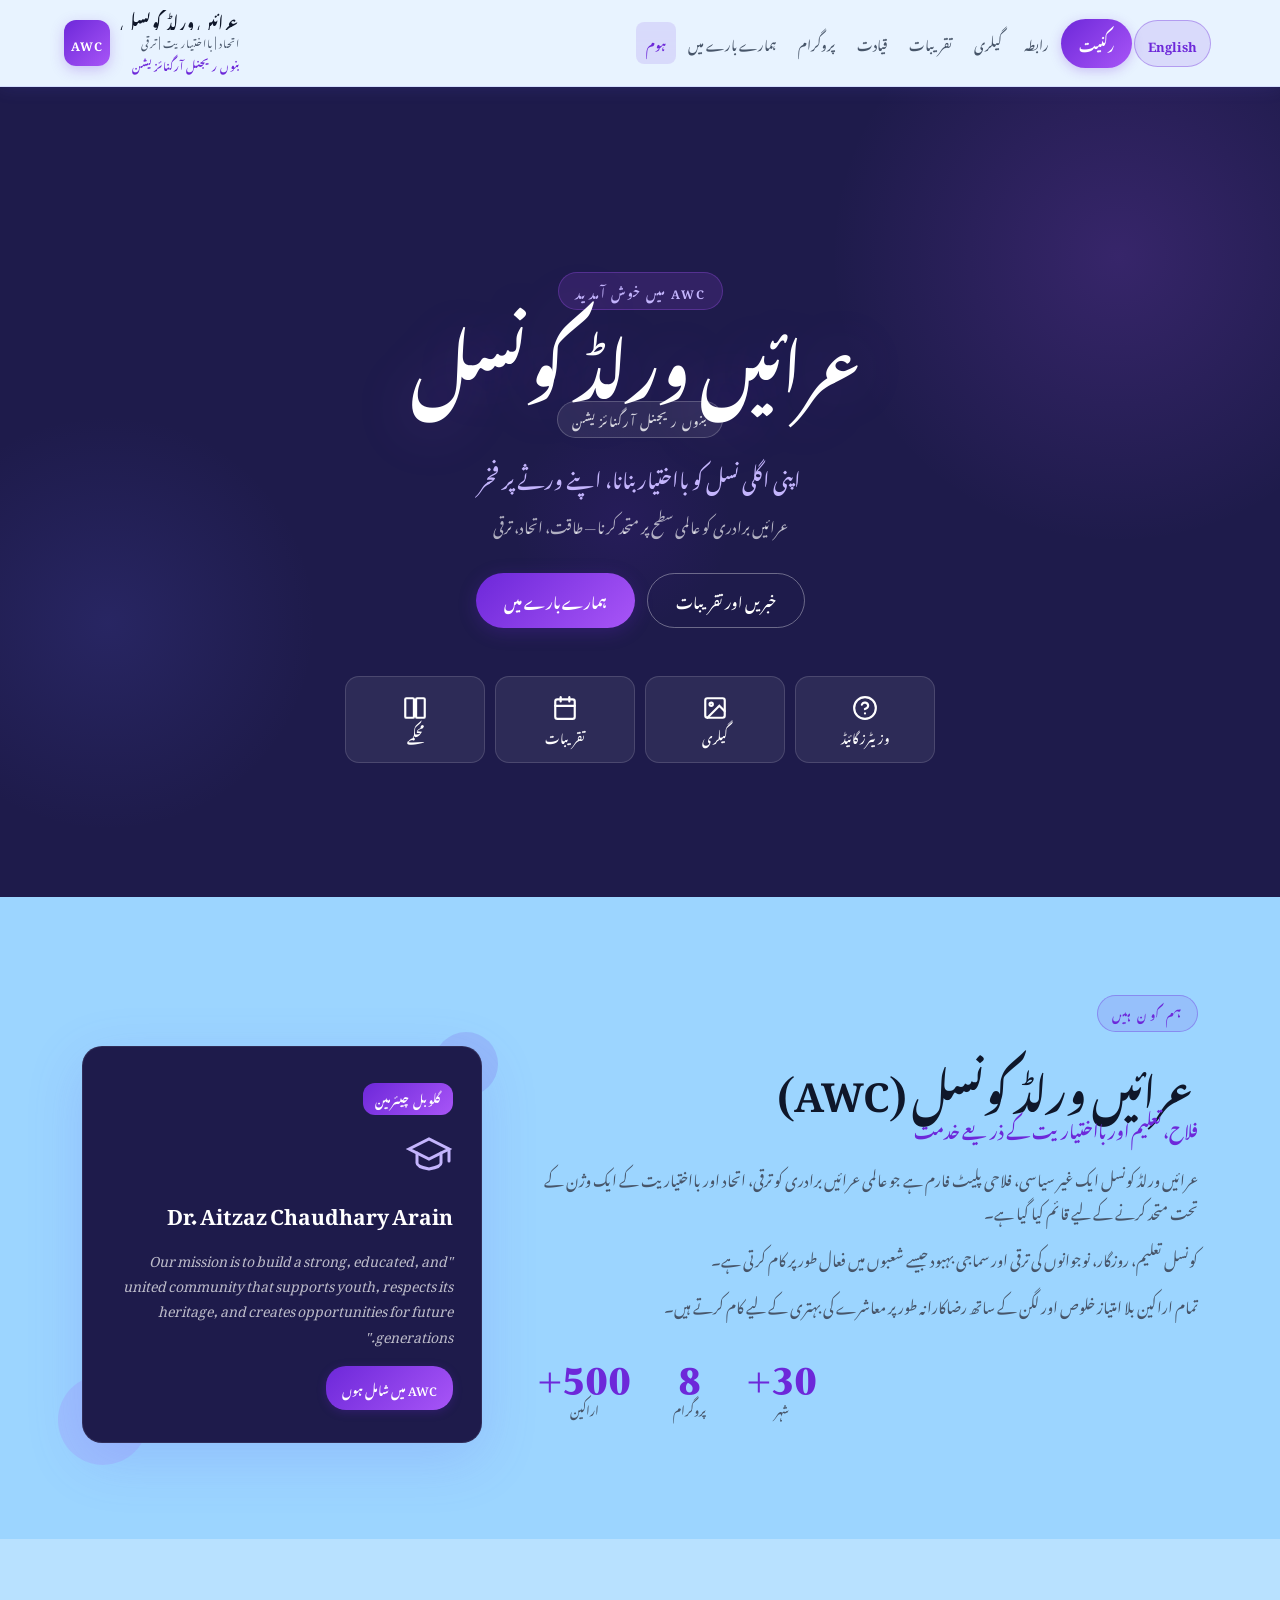
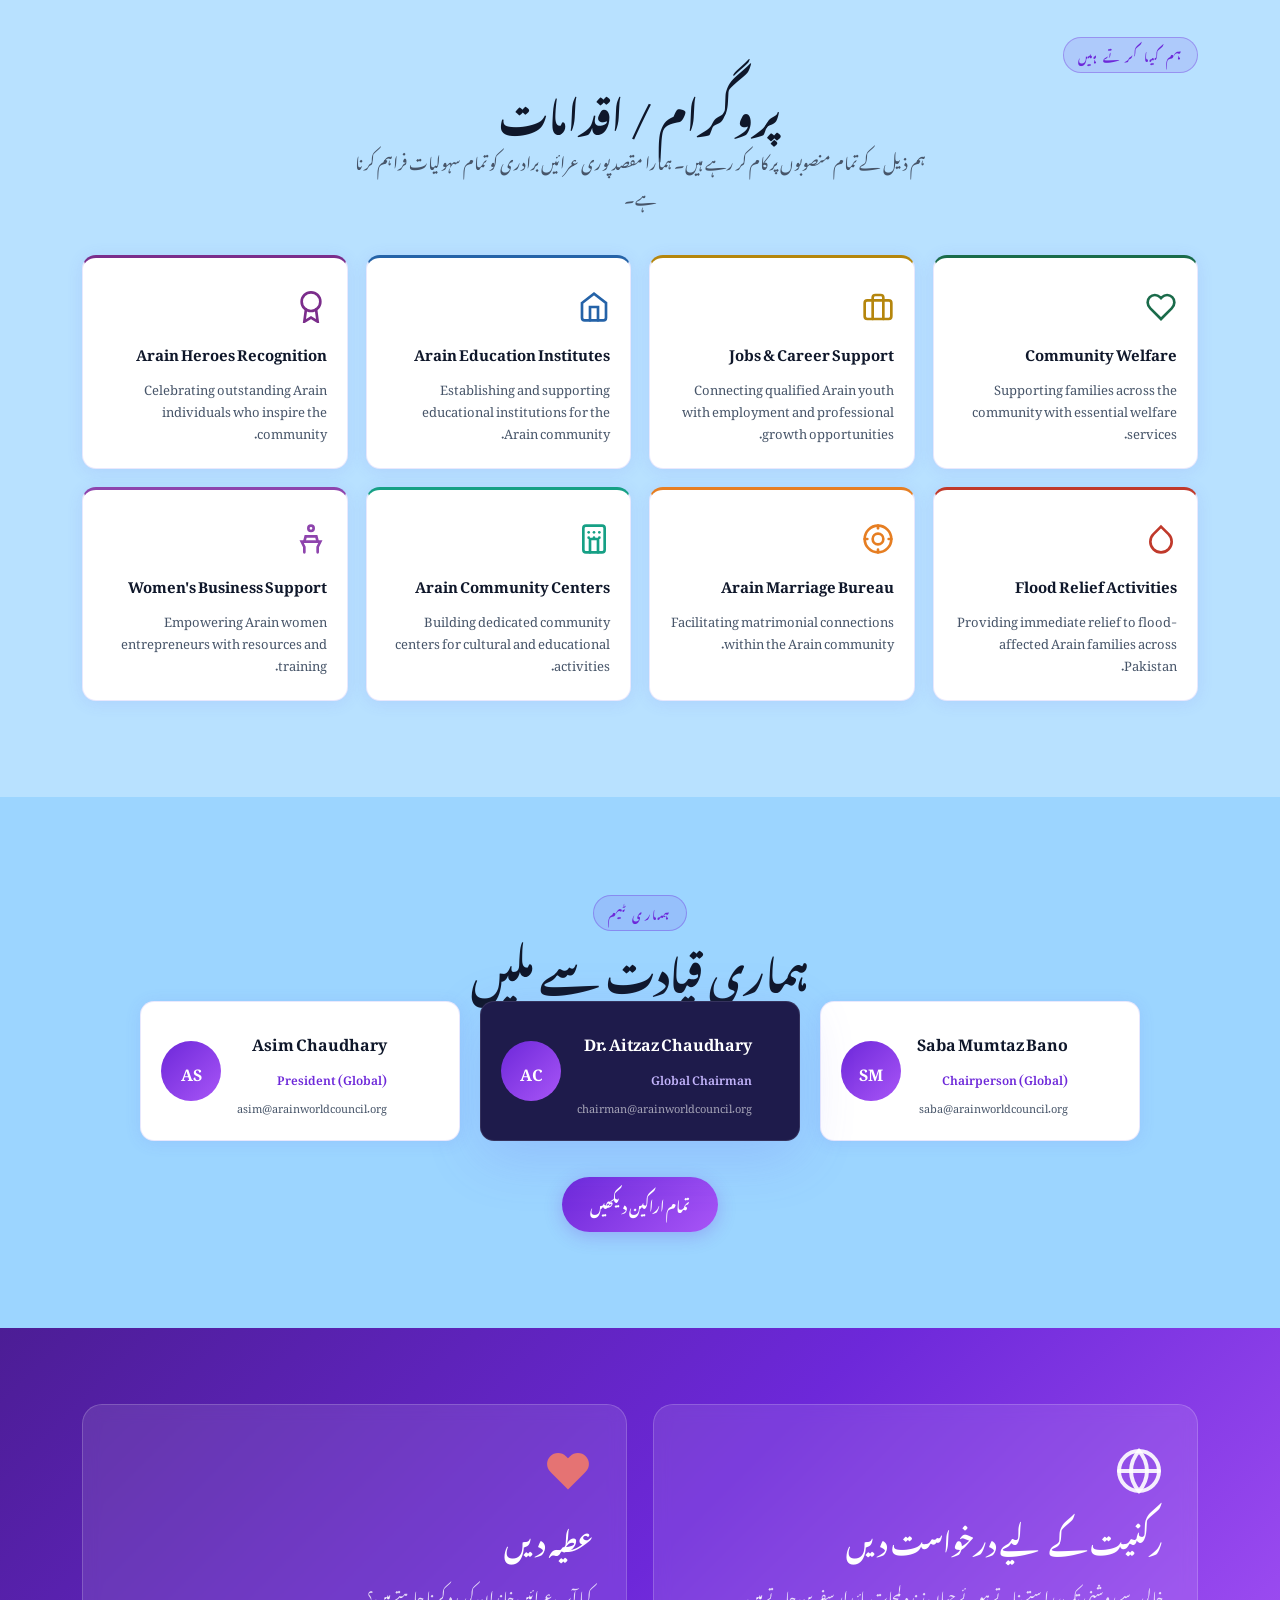
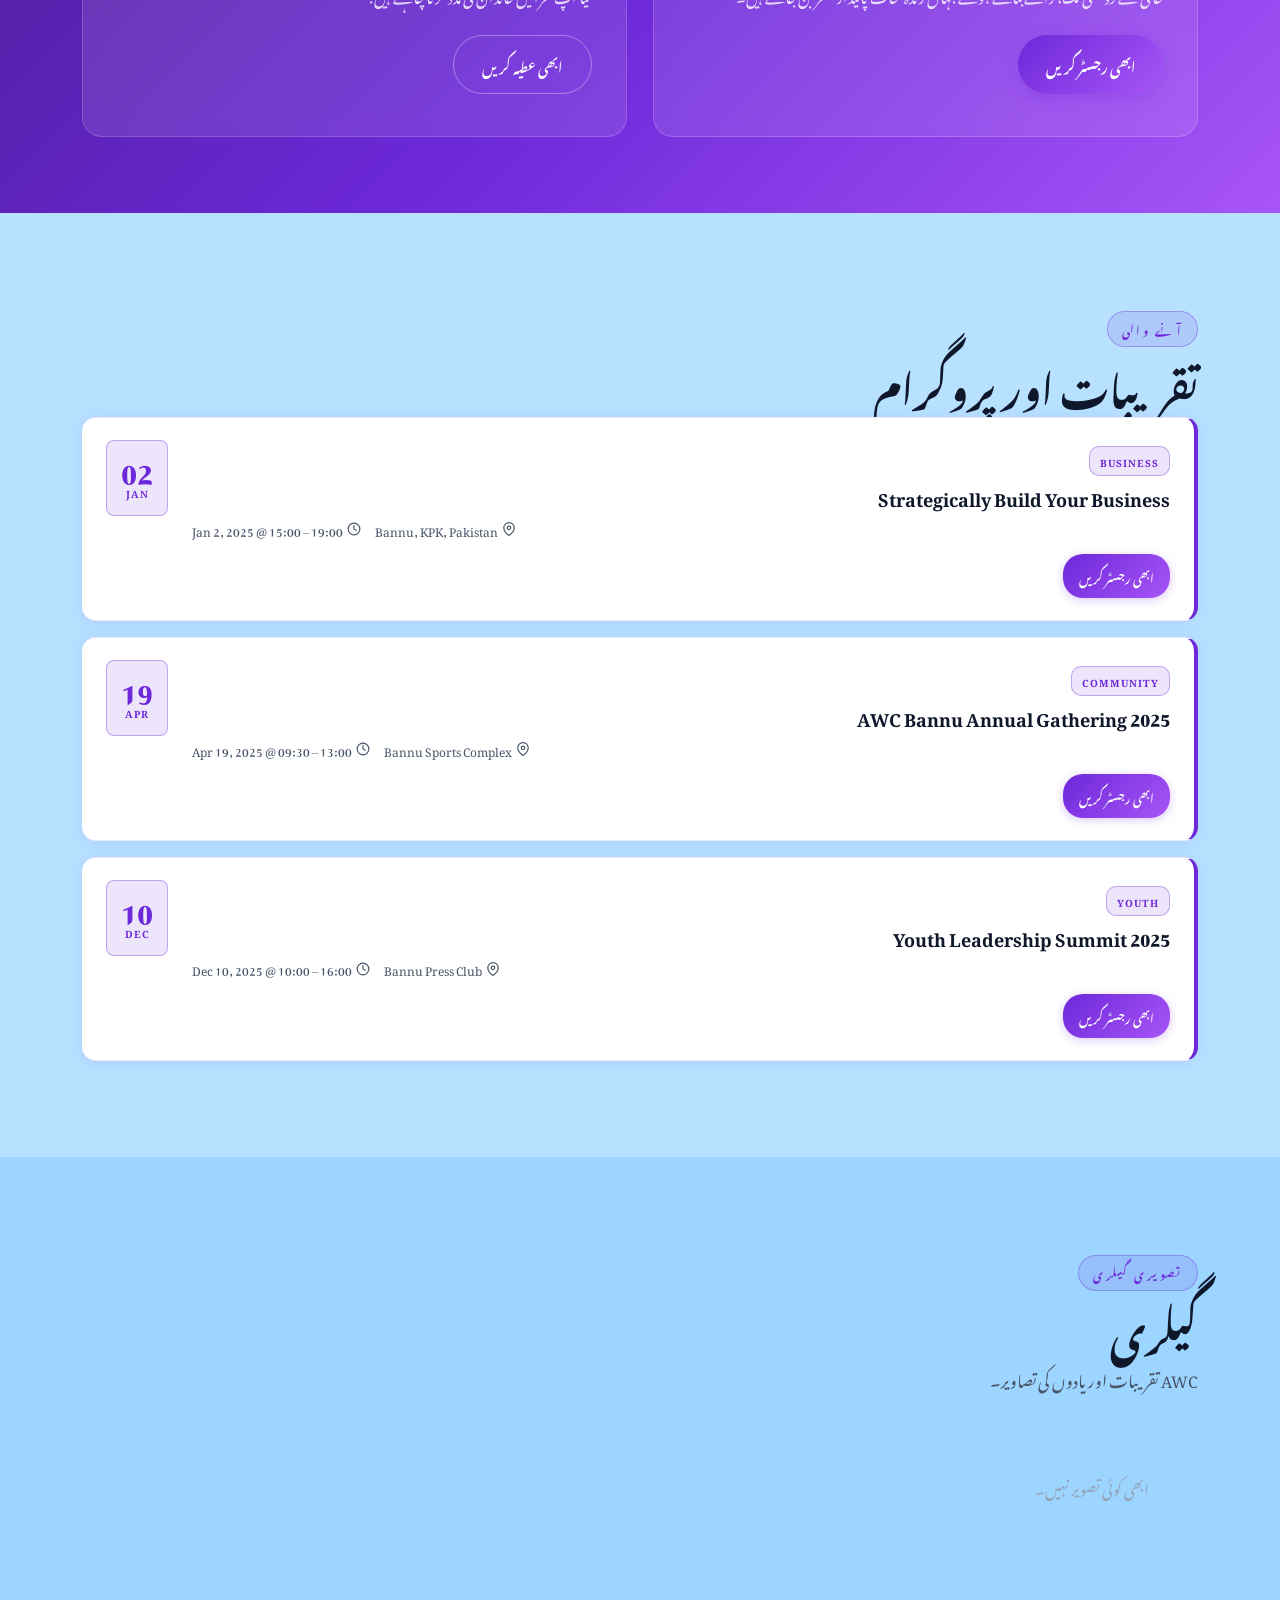
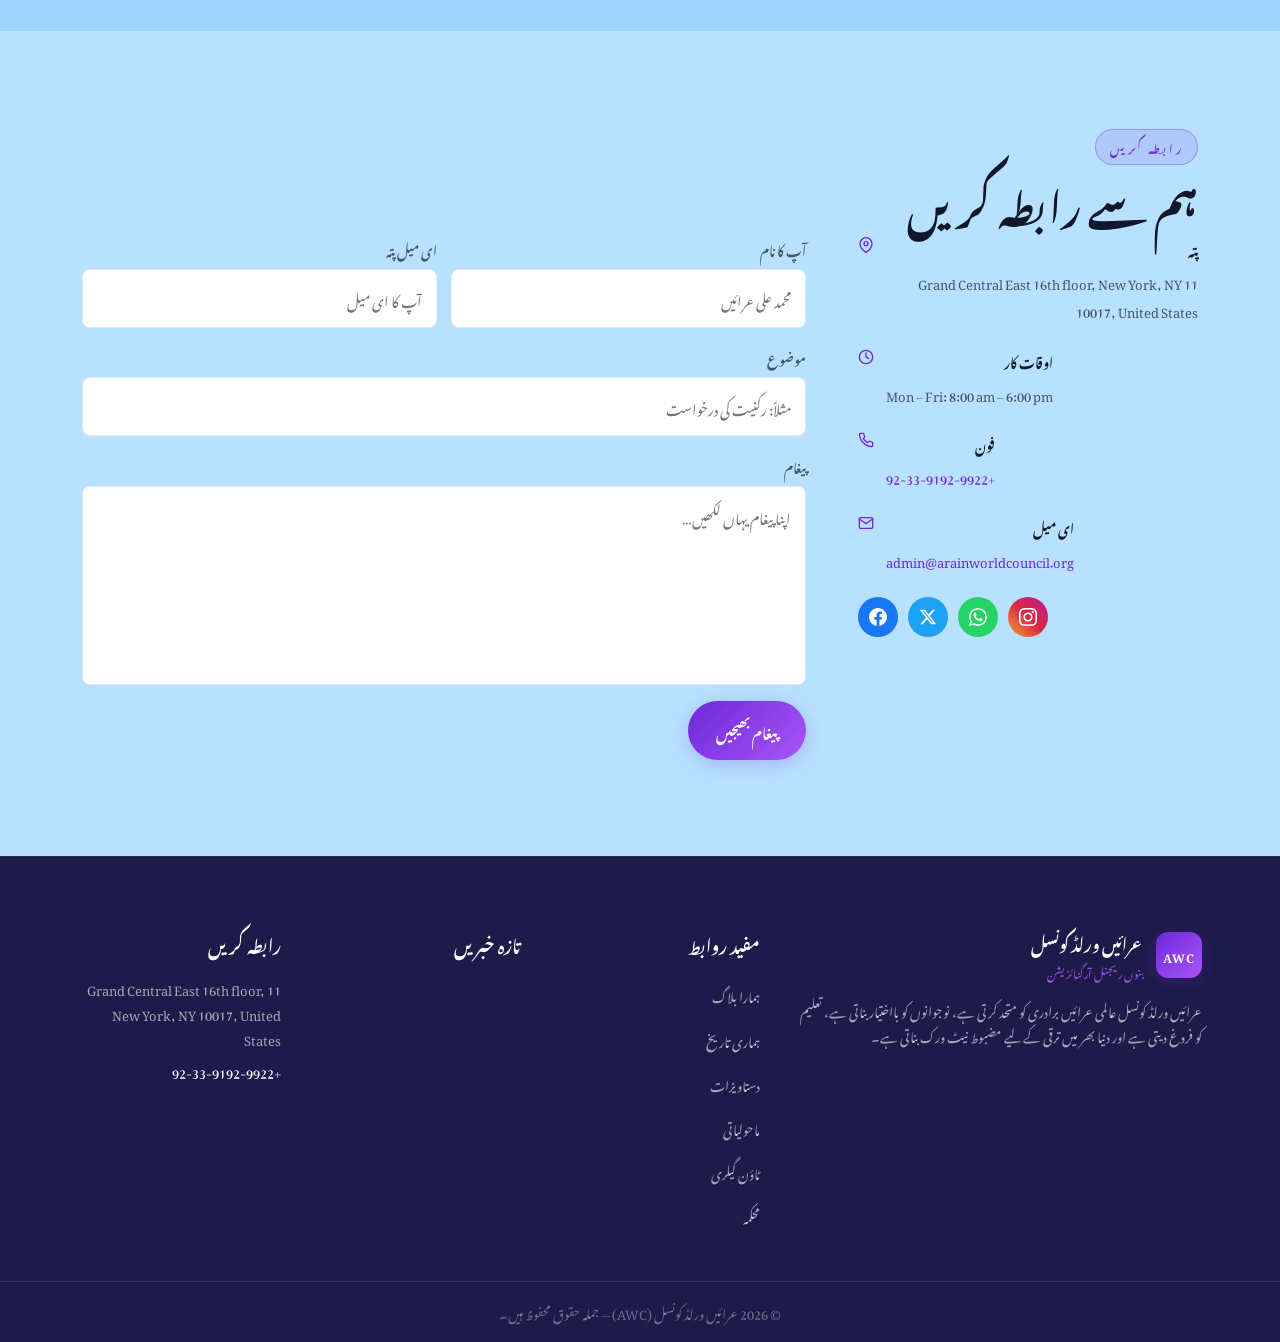
==== commit 221e0cbf: "Add files via upload" ====
--- a/index.html
+++ b/index.html
@@ -7,13 +7,13 @@
 <meta name="description" content="Arain World Council Bannu Regional Organisation — Unity, Empowerment, Development"/>
 <link rel="preconnect" href="https://fonts.googleapis.com"/>
 <link rel="preconnect" href="https://fonts.gstatic.com" crossorigin/>
-<link href="https://fonts.googleapis.com/css2?family=Playfair+Display:ital,wght@0,600;0,700;0,800;1,600&family=Noto+Nastaliq+Urdu:wght@400;600;700&family=DM+Sans:wght@300;400;500;600&family=Cinzel:wght@600;700&display=swap" rel="stylesheet"/>
-<link rel="stylesheet" href="styles.css"/>
-<link rel="manifest" href="manifest.json"/>
+<link href="https://fonts.googleapis.com/css2?family=Inter:wght@300;400;500;600;700;800&family=Noto+Nastaliq+Urdu:wght@400;600;700&display=swap" rel="stylesheet"/>
+<link rel="stylesheet" href="styles.css?v=1782732050"/>
 <link rel="icon" type="image/png" sizes="32x32" href="icons/favicon-32x32.png"/>
 <link rel="icon" type="image/png" sizes="16x16" href="icons/favicon-16x16.png"/>
 <link rel="apple-touch-icon" sizes="180x180" href="icons/apple-touch-icon.png"/>
-<meta name="theme-color" content="#1a6b4a"/>
+<meta name="theme-color" content="#6D28D9"/>
+<link rel="manifest" href="manifest.json"/>
 <meta name="apple-mobile-web-app-capable" content="yes"/>
 <meta name="apple-mobile-web-app-status-bar-style" content="black-translucent"/>
 <meta name="apple-mobile-web-app-title" content="آرائیں بنوں"/>
@@ -206,7 +206,7 @@
 <div class="logo-icon sm">AWC</div>
 <div>
 <strong class="fancy" id="footerSiteName">Arain World Council</strong>
-<span id="footerSubName" style="display:block;font-size:11px;color:var(--gold-lt);letter-spacing:.5px"></span>
+<span id="footerSubName" style="display:block;font-size:11px;color:var(--purple-lt);letter-spacing:.5px"></span>
 </div>
 </div>
 <p id="footerDesc">AWC unites the global Arain community worldwide.</p>
@@ -217,15 +217,12 @@
 </div>
 <div class="footer-col">
 <h4 id="footerRecentNews">Recent News</h4>
-<div class="footer-news">
-<a href="#"><span>AWC Bannu Annual Gathering 2025</span><small>Apr 19, 2025</small></a>
-<a href="#"><span>Youth Leadership Summit Bannu 2025</span><small>Dec 10, 2025</small></a>
-</div>
+<div class="footer-news"></div>
 </div>
 <div class="footer-col">
 <h4 id="footerContactUs">Contact Us</h4>
 <p id="footerContactAddress" style="font-size:13px;color:rgba(255,255,255,.6);line-height:1.9"></p>
-<p style="font-size:13px;margin-top:6px"><a id="footerContactPhone" href="#" style="color:var(--gold-lt)"></a></p>
+<p style="font-size:13px;margin-top:6px"><a id="footerContactPhone" href="#" style="color:var(--white)"></a></p>
 </div>
 </div>
 <div class="footer-bottom"><p id="footerCopy">© 2026 Arain World Council (AWC) — All Rights Reserved.</p></div>
@@ -386,30 +383,6 @@
 <img id="lightboxImg" src="" alt=""/>
 <p id="lightboxCaption"></p>
 </div>
-<script type="module" src="js/app.js"></script>
-<script>
-if ('serviceWorker' in navigator) {
-  window.addEventListener('load', () => {
-    navigator.serviceWorker.register('/sw.js')
-      .then(reg => {
-        // When a new SW is waiting, reload to activate it automatically
-        reg.addEventListener('updatefound', () => {
-          const newWorker = reg.installing;
-          newWorker.addEventListener('statechange', () => {
-            if (newWorker.state === 'installed' && navigator.serviceWorker.controller) {
-              // New version ready — tell it to skip waiting then reload
-              newWorker.postMessage({ type: 'SKIP_WAITING' });
-            }
-          });
-        });
-      });
-    // When SW has skipped waiting and activated, reload the page to use fresh cache
-    let refreshing = false;
-    navigator.serviceWorker.addEventListener('controllerchange', () => {
-      if (!refreshing) { refreshing = true; window.location.reload(); }
-    });
-  });
-}
-</script>
+<script type="module" src="js/app.js?v=1782732050"></script>
 </body>
 </html>
--- a/styles.css
+++ b/styles.css
@@ -1,25 +1,80 @@
+/* ============================================================
+   AWC — Arain World Council
+   Theme: Light Blue / Bluish-White Surface + White Text on
+          dark cards — Mobile First
+   Surfaces: #9CD5FF (page) → #B8E1FF (card) → #D4EEFF (raised)
+   Accent:   Electric Violet  #6D28D9 → #A855F7
+   Text on light surface: #0F172A (near-black)
+   Text on dark/accent surface: #FFFFFF
+   ============================================================ */
+@import url('https://fonts.googleapis.com/css2?family=Inter:wght@300;400;500;600;700;800&display=swap');
+
 :root{
---green:#1a6b4a;--green-lt:#228f62;--green-dk:#0f4530;
---gold:#c9a227;--gold-lt:#e8c454;
---cream:#fdf8f0;--white:#fff;--dark:#0d1a14;
---gray:#4a5a52;--gray-lt:#8a9e94;--border:#d8e8df;
---shadow:0 4px 24px rgba(10,40,25,.10);--shadow-lg:0 12px 48px rgba(10,40,25,.18);
---radius:14px;--radius-sm:8px;
---trans:0.26s cubic-bezier(.4,0,.2,1);
---font-en:'DM Sans',sans-serif;--font-head:'Playfair Display',serif;
---font-ur:'Noto Nastaliq Urdu',serif;--font-cinzel:'Cinzel',serif;
---sidebar-w:246px;--topbar-h:62px;
-}
+  /* ── Surface palette (light blue-white) ─────────── */
+  --bg:       #9CD5FF;   /* page background — sky blue             */
+  --bg-card:  #B8E1FF;   /* card surface — lighter tint            */
+  --bg-card2: #D4EEFF;   /* raised / input surface — lightest tint */
+  --bg-dark:  #1E1B4B;   /* deep ink (hero overlay, footer)        */
+  --bg-dark2: #0F0A2E;   /* darker ink (footer bottom)             */
+
+  /* ── Accent — Electric Violet ───────────────────── */
+  --purple:      #6D28D9;
+  --purple-lt:   #A855F7;
+  --purple-dk:   #4C1D95;
+  --purple-glow: rgba(109,40,217,.25);
+  --purple-soft: rgba(109,40,217,.12);
+  --purple-mid:  rgba(109,40,217,.20);
+
+  /* ── Typography ─────────────────────────────────── */
+  --text:       #0F172A;   /* primary text on light surfaces        */
+  --text-muted: #475569;   /* secondary / captions on light         */
+  --text-faint: #94A3B8;   /* placeholder / tertiary               */
+  --white:      #FFFFFF;   /* text on dark / accent surfaces        */
+  --gray:       #94A3B8;   /* kept for compatibility                */
+  --gray-lt:    #CBD5E1;
+
+  /* ── Borders ─────────────────────────────────────── */
+  --border:        rgba(99,102,241,.15);
+  --border-accent: rgba(109,40,217,.35);
+  --border-dark:   rgba(255,255,255,.1);
+
+  /* ── Shadows ─────────────────────────────────────── */
+  --shadow:    0 2px 16px rgba(99,102,241,.12);
+  --shadow-md: 0 6px 28px rgba(99,102,241,.16);
+  --shadow-lg: 0 16px 56px rgba(99,102,241,.20);
+
+  /* ── Legacy aliases ──────────────────────────────── */
+  /* legacy green/gold aliases removed — use --purple/--purple-lt directly */
+  --cream:var(--bg-card);
+
+  /* ── Shared ──────────────────────────────────────── */
+  --radius:    14px;
+  --radius-sm: 8px;
+  --trans:     0.22s cubic-bezier(.4,0,.2,1);
+  --font-en:   'Inter',system-ui,sans-serif;
+  --font-ur:   'Noto Nastaliq Urdu',serif;
+  --sidebar-w: 246px;
+  --topbar-h:  62px;
+}
+
+/* ── Reset ─────────────────────────────────────────── */
 *,*::before,*::after{box-sizing:border-box;margin:0;padding:0}
-html{scroll-behavior:smooth;-webkit-text-size-adjust:100%;text-size-adjust:100%}
-body{font-family:var(--font-en);background:var(--cream);color:var(--dark);line-height:1.7;overflow-x:hidden;-webkit-font-smoothing:antialiased}
+html{scroll-behavior:smooth;-webkit-text-size-adjust:100%}
+body{
+  font-family:var(--font-en);
+  background:var(--bg);
+  color:var(--text);
+  line-height:1.7;
+  overflow-x:hidden;
+  -webkit-font-smoothing:antialiased;
+  min-height:100svh;
+}
 a{text-decoration:none;color:inherit}
 ul{list-style:none}
 img{max-width:100%;display:block}
-button{font-family:inherit}
-input,textarea,select{font-family:inherit}
-.cinzel{font-family:var(--font-cinzel)!important;letter-spacing:2px}
-.fancy{font-family:var(--font-head)!important}
+button,input,textarea,select{font-family:inherit}
+
+/* ── RTL / Urdu ────────────────────────────────────── */
 body.urdu{font-family:var(--font-ur);direction:rtl;text-align:right;line-height:2.2}
 body.urdu .header-inner{flex-direction:row-reverse}
 body.urdu .logo-wrap{flex-direction:row-reverse}
@@ -27,9 +82,7 @@
 body.urdu .main-nav{flex-direction:row-reverse}
 body.urdu .main-nav.open{flex-direction:column;right:0;left:0}
 body.urdu .main-nav a{text-align:right}
-body.urdu .main-nav.open a{text-align:right}
-body.urdu .main-nav.open button.nav-cta{text-align:center}
-body.urdu .main-nav button.nav-cta{text-align:center}
+body.urdu .main-nav.open a,.main-nav.open button.nav-cta{text-align:center}
 body.urdu .lang-pill{margin-left:0;margin-right:5px}
 body.urdu .hero-btns{flex-direction:row-reverse}
 body.urdu .hero-cards{flex-direction:row-reverse}
@@ -38,465 +91,1150 @@
 body.urdu .about-stats{flex-direction:row-reverse}
 body.urdu .av-deco.d1{right:auto;left:-24px}
 body.urdu .av-deco.d2{left:auto;right:-16px}
-body.urdu .prog-card{text-align:right}
-body.urdu .prog-icon{text-align:right}
-body.urdu .leader-card{flex-direction:row-reverse;text-align:right}
+body.urdu .prog-card,.leader-card,.event-card,.cta-card{text-align:right}
+body.urdu .leader-card{flex-direction:row-reverse}
 body.urdu .leader-info{text-align:right}
-body.urdu .leader-info h4{text-align:right}
-body.urdu .leader-role{text-align:right}
-body.urdu .leader-email{text-align:right}
-body.urdu .event-card{flex-direction:row-reverse;border-left:none;border-right:4px solid var(--green)}
-body.urdu .event-body{text-align:right}
-body.urdu .event-tag{display:inline-block}
-body.urdu .event-meta{flex-direction:row-reverse}
-body.urdu .cta-grid{direction:rtl}
-body.urdu .cta-card{text-align:right}
-body.urdu .gallery-caption{text-align:right}
-body.urdu .contact-grid{direction:rtl}
+body.urdu .event-card{flex-direction:row-reverse;border-left:none;border-right:4px solid var(--purple)}
+body.urdu .event-body,.event-tag,.event-meta,.cinfo-item{flex-direction:row-reverse}
 body.urdu .cinfo-item{flex-direction:row-reverse}
-body.urdu .contact-info{text-align:right}
-body.urdu .contact-form{text-align:right}
-body.urdu .contact-form .btn-primary{align-self:flex-end}
-body.urdu .form-row{direction:rtl}
-body.urdu .social-links{flex-direction:row-reverse}
-body.urdu .bank-tabs{direction:rtl}
-body.urdu .bank-card{direction:rtl}
+body.urdu .contact-info,.contact-form,.bank-tabs,.bank-card{direction:rtl;text-align:right}
 body.urdu .brow{flex-direction:row-reverse}
-body.urdu .bank-note{border-left:none;border-right:3px solid var(--green);border-radius:var(--radius-sm) 0 0 var(--radius-sm);text-align:right}
-body.urdu .don-amt-row{direction:rtl}
-body.urdu .footer-inner{direction:rtl}
-body.urdu .footer-logo{flex-direction:row-reverse}
-body.urdu .footer-brand p{text-align:right}
-body.urdu .footer-col{text-align:right}
-body.urdu .footer-col ul li a{display:block;padding-left:0}
+body.urdu .bank-note{border-left:none;border-right:3px solid var(--purple);
+  border-radius:var(--radius-sm) 0 0 var(--radius-sm);text-align:right}
+body.urdu .don-amt-row,.footer-inner,.footer-logo,.footer-col ul,.footer-news{direction:rtl}
 body.urdu .footer-col ul li a:hover{padding-left:0;padding-right:8px}
-body.urdu .footer-news{direction:rtl;text-align:right}
 body.urdu .footer-bottom{text-align:center}
 body.urdu .back-top{right:auto;left:clamp(16px,3vw,26px)}
-body.urdu .mem-grid{direction:rtl}
-body.urdu .mem-grid .form-group{text-align:right}
-body.urdu .mem-grid .form-group label{text-align:right}
+body.urdu .mem-grid,.mem-grid .form-group,.mem-terms,.mem-terms ul,.consent-label{direction:rtl;text-align:right}
 body.urdu .radio-group{flex-direction:row-reverse;justify-content:flex-end}
-body.urdu .mem-terms{direction:rtl;text-align:right}
-body.urdu .mem-terms ul{padding-left:0;padding-right:14px}
-body.urdu .consent-label{flex-direction:row-reverse}
 body.urdu .mem-submit-row{justify-content:flex-start}
 body.urdu .modal-close{right:auto;left:12px}
-body.urdu .mem-instructions ol{padding-left:0;padding-right:18px}
-body.urdu .section-label{display:inline-block}
-body.urdu section h2{text-align:right}
-body.urdu .section-desc{text-align:right}
+body.urdu section h2,.section-desc,.social-links{flex-direction:row-reverse}
+body.urdu .form-row{direction:rtl}
+body.urdu .cta-grid,.contact-grid{direction:rtl}
 @keyframes lang-flash{0%{opacity:.3}100%{opacity:1}}
-body.lang-flash{animation:lang-flash .35s ease}
-#awc-loader{position:fixed;inset:0;z-index:9999;background:var(--green-dk);display:flex;align-items:center;justify-content:center;flex-direction:column;gap:18px}
-.loader-spin{width:52px;height:52px;border:3px solid rgba(26,107,74,.3);border-top-color:var(--gold-lt);border-radius:50%;animation:spin .8s linear infinite}
-#awc-loader p{color:rgba(255,255,255,.6);font-family:var(--font-en);font-size:14px;letter-spacing:.5px}
+body.lang-flash{animation:lang-flash .3s ease}
+
+/* ── Loader ────────────────────────────────────────── */
+#awc-loader{
+  position:fixed;inset:0;z-index:9999;
+  background:var(--bg);
+  display:flex;align-items:center;justify-content:center;
+  flex-direction:column;gap:18px;
+}
+.loader-spin{
+  width:48px;height:48px;
+  border:3px solid var(--border);
+  border-top-color:var(--purple);
+  border-radius:50%;
+  animation:spin .75s linear infinite;
+}
+#awc-loader p{color:var(--text-muted);font-size:13px;letter-spacing:.5px}
 @keyframes spin{to{transform:rotate(360deg)}}
+
+/* ── Icons ─────────────────────────────────────────── */
 .svg-icon{display:inline-flex;align-items:center;justify-content:center;vertical-align:middle;flex-shrink:0}
 .svg-icon svg{width:1em;height:1em;display:block}
 .icon-xs{font-size:14px}.icon-sm{font-size:18px}.icon-md{font-size:26px}
 .icon-lg{font-size:34px}.icon-xl{font-size:48px}.icon-prog{font-size:32px}
+
+/* ── Layout ────────────────────────────────────────── */
 .container{max-width:1180px;margin:0 auto;padding:0 clamp(16px,4vw,32px)}
-.site-header{position:sticky;top:0;z-index:999;background:var(--white);border-bottom:2px solid var(--border);box-shadow:var(--shadow)}
-.header-inner{max-width:1200px;margin:0 auto;padding:10px clamp(14px,3vw,28px);display:flex;align-items:center;justify-content:space-between;gap:12px}
-.logo-wrap{display:flex;align-items:center;gap:12px;min-width:0;flex-shrink:1}
-.logo-icon{width:48px;height:48px;background:linear-gradient(135deg,var(--green),var(--green-lt));border-radius:12px;display:flex;align-items:center;justify-content:center;color:#fff;font-family:var(--font-cinzel);font-weight:700;font-size:13px;letter-spacing:1px;flex-shrink:0;box-shadow:0 4px 12px rgba(26,107,74,.35)}
-.logo-icon.sm{width:38px;height:38px;font-size:11px}
+
+/* ═══════════════════════════════════════════════════
+   HEADER
+═══════════════════════════════════════════════════ */
+.site-header{
+  position:sticky;top:0;z-index:999;
+  background:rgba(239,246,255,.92);
+  backdrop-filter:blur(20px);
+  -webkit-backdrop-filter:blur(20px);
+  border-bottom:1px solid var(--border);
+  box-shadow:var(--shadow);
+}
+.header-inner{
+  max-width:1200px;margin:0 auto;
+  padding:10px clamp(14px,3vw,24px);
+  display:flex;align-items:center;
+  justify-content:space-between;gap:12px;
+}
+.logo-wrap{display:flex;align-items:center;gap:10px;min-width:0;flex-shrink:1}
+.logo-icon{
+  width:46px;height:46px;flex-shrink:0;
+  background:linear-gradient(135deg,var(--purple),var(--purple-lt));
+  border-radius:12px;
+  display:flex;align-items:center;justify-content:center;
+  color:var(--white);font-weight:800;font-size:12px;letter-spacing:1px;
+  box-shadow:0 4px 14px var(--purple-glow);
+}
 .logo-icon img{width:100%;height:100%;object-fit:cover;border-radius:12px}
 .logo-text{display:flex;flex-direction:column;min-width:0}
-.logo-title{font-family:var(--font-cinzel);font-size:clamp(13px,2.2vw,17px);font-weight:700;color:var(--green-dk);line-height:1.2;letter-spacing:1px;white-space:nowrap;overflow:hidden;text-overflow:ellipsis}
-.logo-sub{font-size:10px;color:var(--gray-lt);letter-spacing:1px;text-transform:uppercase;margin-top:1px;white-space:nowrap}
-.logo-sub2{font-size:10px;color:var(--gold);font-weight:600;letter-spacing:.7px;margin-top:1px;white-space:nowrap}
-.main-nav{display:flex;align-items:center;gap:3px;flex-wrap:nowrap}
-.main-nav a{font-size:13px;font-weight:500;color:var(--gray);padding:7px 10px;border-radius:var(--radius-sm);transition:background var(--trans),color var(--trans);white-space:nowrap}
-.main-nav a:hover,.main-nav a.active{background:#edf6f0;color:var(--green)}
-.main-nav button.nav-cta{font-size:13px;font-weight:600;color:#fff;background:var(--green);padding:8px 16px;border-radius:30px;border:none;cursor:pointer;transition:background var(--trans);white-space:nowrap}
-.main-nav button.nav-cta:hover{background:var(--green-lt)}
-.lang-pill{display:inline-flex;align-items:center;gap:5px;background:var(--green-dk);color:var(--gold-lt);border:1.5px solid rgba(201,162,39,.5);padding:7px 13px;border-radius:30px;font-weight:700;font-size:13px;cursor:pointer;transition:background var(--trans),transform var(--trans);margin-left:5px;white-space:nowrap;flex-shrink:0}
-.lang-pill:hover{background:var(--green);transform:scale(1.04)}
-.hamburger{display:none;flex-direction:column;gap:5px;background:none;border:none;cursor:pointer;padding:8px;flex-shrink:0;touch-action:manipulation}
-.hamburger span{display:block;width:24px;height:2px;background:var(--green-dk);border-radius:2px;transition:all var(--trans)}
+.logo-title{
+  font-size:clamp(13px,2.2vw,17px);font-weight:800;
+  color:var(--text);line-height:1.2;white-space:nowrap;
+  overflow:hidden;text-overflow:ellipsis;
+}
+.logo-sub{font-size:10px;color:var(--text-muted);letter-spacing:1px;
+  text-transform:uppercase;margin-top:1px;white-space:nowrap}
+.logo-sub2{font-size:10px;color:var(--purple);font-weight:700;
+  letter-spacing:.7px;margin-top:1px;white-space:nowrap}
+
+/* Nav */
+.main-nav{display:flex;align-items:center;gap:2px;flex-wrap:nowrap}
+.main-nav a{
+  font-size:13px;font-weight:500;color:var(--text-muted);
+  padding:7px 10px;border-radius:var(--radius-sm);
+  transition:background var(--trans),color var(--trans);white-space:nowrap;
+}
+.main-nav a:hover,.main-nav a.active{
+  background:var(--purple-soft);color:var(--purple);
+}
+.main-nav button.nav-cta{
+  font-size:13px;font-weight:700;color:var(--white);
+  background:linear-gradient(135deg,var(--purple),var(--purple-lt));
+  padding:8px 18px;border-radius:30px;border:none;cursor:pointer;
+  white-space:nowrap;box-shadow:0 3px 12px var(--purple-glow);
+  transition:opacity var(--trans),transform var(--trans);
+}
+.main-nav button.nav-cta:hover{opacity:.88;transform:translateY(-1px)}
+.lang-pill{
+  display:inline-flex;align-items:center;gap:5px;
+  background:var(--purple-soft);color:var(--purple);
+  border:1.5px solid var(--border-accent);
+  padding:6px 13px;border-radius:30px;font-weight:700;font-size:13px;
+  cursor:pointer;transition:background var(--trans);
+  margin-left:4px;white-space:nowrap;flex-shrink:0;
+}
+.lang-pill:hover{background:var(--purple-mid)}
+.hamburger{
+  display:none;flex-direction:column;gap:5px;
+  background:none;border:none;cursor:pointer;padding:8px;flex-shrink:0;
+}
+.hamburger span{
+  display:block;width:24px;height:2px;
+  background:var(--text);border-radius:2px;transition:all var(--trans);
+}
 .hamburger.open span:nth-child(1){transform:translateY(7px) rotate(45deg)}
 .hamburger.open span:nth-child(2){opacity:0}
 .hamburger.open span:nth-child(3){transform:translateY(-7px) rotate(-45deg)}
-.hero{position:relative;min-height:90svh;display:flex;flex-direction:column;align-items:center;justify-content:center;text-align:center;padding:clamp(60px,10vw,100px) clamp(16px,5vw,40px) clamp(30px,5vw,50px);overflow:hidden;background:linear-gradient(160deg,var(--green-dk) 0%,#1a4a32 50%,#0d3020 100%)}
+
+/* ═══════════════════════════════════════════════════
+   HERO  (dark overlay surface — white text)
+═══════════════════════════════════════════════════ */
+.hero{
+  position:relative;min-height:90svh;
+  display:flex;flex-direction:column;
+  align-items:center;justify-content:center;
+  text-align:center;
+  padding:clamp(60px,10vw,100px) clamp(16px,5vw,40px) clamp(30px,5vw,50px);
+  overflow:hidden;
+  background:var(--bg-dark);  /* deep ink — white text */
+}
 .hero-bg{position:absolute;inset:0;pointer-events:none}
-.hero-bg .s1,.hero-bg .s2,.hero-bg .s3{position:absolute;border-radius:50%;opacity:.08}
-.hero-bg .s1{width:clamp(200px,50vw,520px);height:clamp(200px,50vw,520px);background:var(--gold);top:-20%;right:-10%;animation:float1 8s ease-in-out infinite}
-.hero-bg .s2{width:clamp(140px,35vw,340px);height:clamp(140px,35vw,340px);background:var(--green-lt);bottom:8%;left:-8%;animation:float2 10s ease-in-out infinite}
-.hero-bg .s3{width:clamp(80px,18vw,200px);height:clamp(80px,18vw,200px);background:var(--gold-lt);top:40%;left:38%;opacity:.05;animation:float1 12s ease-in-out infinite reverse}
-@keyframes float1{0%,100%{transform:translateY(0)}50%{transform:translateY(-24px)}}
+.hero-bg .s1,.hero-bg .s2,.hero-bg .s3{position:absolute;border-radius:50%}
+.hero-bg .s1{
+  width:clamp(280px,55vw,580px);height:clamp(280px,55vw,580px);
+  background:radial-gradient(circle,rgba(168,85,247,.18) 0%,transparent 70%);
+  top:-15%;right:-10%;animation:float1 8s ease-in-out infinite;
+}
+.hero-bg .s2{
+  width:clamp(200px,38vw,420px);height:clamp(200px,38vw,420px);
+  background:radial-gradient(circle,rgba(99,102,241,.14) 0%,transparent 70%);
+  bottom:8%;left:-8%;animation:float2 10s ease-in-out infinite;
+}
+.hero-bg .s3{
+  width:clamp(100px,18vw,220px);height:clamp(100px,18vw,220px);
+  background:radial-gradient(circle,rgba(109,40,217,.10) 0%,transparent 70%);
+  top:40%;left:40%;animation:float1 12s ease-in-out infinite reverse;
+}
+@keyframes float1{0%,100%{transform:translateY(0)}50%{transform:translateY(-22px)}}
 @keyframes float2{0%,100%{transform:translateY(0)}50%{transform:translateY(16px)}}
+
 .hero-content{position:relative;z-index:2;max-width:min(820px,92vw)}
-.hero-badge{display:inline-block;background:rgba(201,162,39,.18);border:1px solid var(--gold);color:var(--gold-lt);font-size:clamp(10px,1.5vw,12px);font-weight:600;letter-spacing:2px;text-transform:uppercase;padding:6px 16px;border-radius:20px;margin-bottom:12px;animation:fadeUp .6s ease both}
-.hero-bannu-badge{display:inline-block;background:rgba(255,255,255,.1);border:1px solid rgba(255,255,255,.25);color:rgba(255,255,255,.88);font-size:clamp(10px,1.5vw,12px);font-weight:600;letter-spacing:1.5px;padding:5px 14px;border-radius:20px;margin-bottom:16px;animation:fadeUp .65s .05s ease both}
-.hero-title{font-family:var(--font-cinzel);font-size:clamp(22px,6vw,66px);font-weight:700;color:#fff;line-height:1.15;margin-bottom:8px;animation:fadeUp .7s .1s ease both;letter-spacing:clamp(1px,0.3vw,3px);text-shadow:0 2px 20px rgba(0,0,0,.3)}
-.hero-sub{font-size:clamp(13px,2vw,21px);color:var(--gold-lt);font-weight:500;margin-bottom:10px;animation:fadeUp .7s .2s ease both;padding:0 clamp(0px,2vw,20px)}
-.hero-tagline{font-size:clamp(12px,1.5vw,14px);color:rgba(255,255,255,.65);max-width:600px;margin:0 auto clamp(20px,4vw,34px);animation:fadeUp .7s .3s ease both;padding:0 clamp(0px,2vw,20px)}
-.hero-btns{display:flex;gap:12px;justify-content:center;flex-wrap:wrap;animation:fadeUp .7s .4s ease both}
-.hero-cards{position:relative;z-index:2;display:flex;gap:10px;margin-top:clamp(28px,5vw,50px);flex-wrap:wrap;justify-content:center;animation:fadeUp .7s .5s ease both;width:100%}
-.hero-card{background:rgba(255,255,255,.1);border:1px solid rgba(255,255,255,.18);backdrop-filter:blur(10px);border-radius:var(--radius);padding:clamp(12px,2vw,18px) clamp(14px,2.5vw,24px);display:flex;flex-direction:column;align-items:center;gap:8px;cursor:pointer;transition:background var(--trans),transform var(--trans);min-width:clamp(80px,20vw,110px);flex:1;max-width:140px;color:#fff;touch-action:manipulation}
-.hero-card:hover{background:rgba(255,255,255,.2);transform:translateY(-4px)}
+.hero-badge{
+  display:inline-block;
+  background:rgba(168,85,247,.15);border:1px solid rgba(168,85,247,.3);
+  color:#C4B5FD;font-size:clamp(10px,1.5vw,12px);font-weight:700;
+  letter-spacing:2px;text-transform:uppercase;
+  padding:5px 16px;border-radius:20px;margin-bottom:12px;
+  animation:fadeUp .6s ease both;
+}
+.hero-bannu-badge{
+  display:inline-block;background:rgba(255,255,255,.08);
+  border:1px solid rgba(255,255,255,.2);color:rgba(255,255,255,.8);
+  font-size:clamp(10px,1.5vw,12px);font-weight:600;letter-spacing:1.5px;
+  padding:4px 14px;border-radius:20px;margin-bottom:16px;
+  animation:fadeUp .65s .05s ease both;
+}
+.hero-title{
+  font-size:clamp(26px,6vw,64px);font-weight:800;
+  color:var(--white);line-height:1.1;margin-bottom:8px;
+  animation:fadeUp .7s .1s ease both;
+  text-shadow:0 0 60px rgba(168,85,247,.3);
+}
+.hero-sub{
+  font-size:clamp(14px,2vw,20px);color:#C4B5FD;font-weight:500;
+  margin-bottom:10px;animation:fadeUp .7s .2s ease both;
+}
+.hero-tagline{
+  font-size:clamp(13px,1.6vw,15px);color:rgba(255,255,255,.65);
+  max-width:580px;margin:0 auto clamp(20px,4vw,32px);
+  animation:fadeUp .7s .3s ease both;
+}
+.hero-btns{
+  display:flex;gap:12px;justify-content:center;flex-wrap:wrap;
+  animation:fadeUp .7s .4s ease both;
+}
+.hero-cards{
+  position:relative;z-index:2;
+  display:flex;gap:10px;
+  margin-top:clamp(28px,5vw,48px);
+  flex-wrap:wrap;justify-content:center;
+  animation:fadeUp .7s .5s ease both;width:100%;
+}
+.hero-card{
+  background:rgba(255,255,255,.07);
+  border:1px solid rgba(255,255,255,.14);
+  backdrop-filter:blur(10px);
+  border-radius:var(--radius);
+  padding:clamp(12px,2vw,18px) clamp(12px,2vw,20px);
+  display:flex;flex-direction:column;align-items:center;gap:8px;
+  cursor:pointer;
+  transition:background var(--trans),transform var(--trans),border-color var(--trans);
+  min-width:clamp(80px,20vw,110px);flex:1;max-width:140px;
+  color:var(--white);
+}
+.hero-card:hover{
+  background:rgba(168,85,247,.2);border-color:rgba(168,85,247,.5);
+  transform:translateY(-4px);
+}
 .hero-card>span:last-child{font-size:clamp(10px,1.5vw,12px);font-weight:600;text-align:center;line-height:1.3}
-@keyframes fadeUp{from{opacity:0;transform:translateY(24px)}to{opacity:1;transform:translateY(0)}}
-.btn-primary{display:inline-flex;align-items:center;gap:8px;background:var(--gold);color:var(--dark);font-weight:700;font-size:clamp(13px,1.5vw,14px);padding:clamp(10px,1.5vw,12px) clamp(20px,3vw,28px);border-radius:40px;border:none;cursor:pointer;transition:background var(--trans),transform var(--trans),box-shadow var(--trans);box-shadow:0 4px 16px rgba(201,162,39,.35);touch-action:manipulation;white-space:nowrap}
-.btn-primary:hover{background:var(--gold-lt);transform:translateY(-2px);box-shadow:0 8px 24px rgba(201,162,39,.45)}
-.btn-primary:active{transform:translateY(0)}
-.btn-outline{display:inline-flex;align-items:center;gap:8px;background:transparent;color:#fff;font-weight:600;font-size:clamp(13px,1.5vw,14px);padding:clamp(9px,1.5vw,11px) clamp(20px,3vw,28px);border-radius:40px;border:2px solid rgba(255,255,255,.55);cursor:pointer;transition:all var(--trans);touch-action:manipulation;white-space:nowrap}
-.btn-outline:hover{background:rgba(255,255,255,.12);border-color:#fff}
-.btn-sm{display:inline-flex;align-items:center;gap:6px;background:var(--green);color:#fff;font-size:12px;font-weight:600;padding:7px 16px;border-radius:20px;border:none;cursor:pointer;transition:background var(--trans);touch-action:manipulation}
-.btn-sm:hover{background:var(--green-lt)}
+@keyframes fadeUp{from{opacity:0;transform:translateY(22px)}to{opacity:1;transform:translateY(0)}}
+
+/* ═══════════════════════════════════════════════════
+   BUTTONS
+═══════════════════════════════════════════════════ */
+.btn-primary{
+  display:inline-flex;align-items:center;gap:8px;
+  background:linear-gradient(135deg,var(--purple),var(--purple-lt));
+  color:var(--white);font-weight:700;
+  font-size:clamp(13px,1.5vw,14px);
+  padding:clamp(10px,1.5vw,12px) clamp(20px,3vw,28px);
+  border-radius:40px;border:none;cursor:pointer;
+  box-shadow:0 4px 18px var(--purple-glow);
+  transition:opacity var(--trans),transform var(--trans),box-shadow var(--trans);
+  white-space:nowrap;
+}
+.btn-primary:hover{opacity:.87;transform:translateY(-2px);box-shadow:0 8px 28px var(--purple-glow)}
+.btn-outline{
+  display:inline-flex;align-items:center;gap:8px;
+  background:transparent;color:var(--white);font-weight:600;
+  font-size:clamp(13px,1.5vw,14px);
+  padding:clamp(9px,1.5vw,11px) clamp(20px,3vw,28px);
+  border-radius:40px;border:1.5px solid rgba(255,255,255,.35);
+  cursor:pointer;transition:all var(--trans);white-space:nowrap;
+}
+.btn-outline:hover{background:rgba(255,255,255,.1);border-color:rgba(255,255,255,.7)}
+.btn-sm{
+  display:inline-flex;align-items:center;gap:6px;
+  background:linear-gradient(135deg,var(--purple),var(--purple-lt));
+  color:var(--white);font-size:12px;font-weight:600;
+  padding:7px 16px;border-radius:20px;border:none;cursor:pointer;
+  transition:opacity var(--trans);box-shadow:0 2px 10px var(--purple-glow);
+}
+.btn-sm:hover{opacity:.82}
 .btn-big{padding:14px clamp(28px,5vw,40px);font-size:clamp(14px,1.8vw,16px)}
-.section-label{display:inline-block;font-size:11px;font-weight:700;letter-spacing:2.5px;text-transform:uppercase;color:var(--green);background:#e8f5ee;padding:5px 14px;border-radius:20px;margin-bottom:14px}
-section h2{font-family:var(--font-head);font-size:clamp(22px,4vw,42px);font-weight:700;color:var(--green-dk);margin-bottom:14px;line-height:1.2}
-.section-desc{font-size:clamp(14px,1.8vw,16px);color:var(--gray);max-width:600px;margin-bottom:clamp(28px,5vw,44px)}
-.empty-state{color:var(--gray-lt);font-size:15px;padding:32px 0;text-align:center}
-.about-section{padding:clamp(60px,8vw,96px) 0;background:var(--white)}
-.about-grid{display:grid;grid-template-columns:1fr clamp(280px,35vw,400px);gap:clamp(28px,5vw,56px);align-items:center}
-.about-text h2{margin-bottom:8px}
-.about-text h3{font-size:clamp(15px,2vw,17px);font-weight:600;color:var(--green);margin-bottom:20px;line-height:1.5}
-.about-text p{color:var(--gray);margin-bottom:14px;font-size:clamp(14px,1.6vw,15px)}
+
+/* ═══════════════════════════════════════════════════
+   SECTION LABELS & HEADINGS  (on light bg — dark text)
+═══════════════════════════════════════════════════ */
+.section-label{
+  display:inline-block;font-size:11px;font-weight:700;
+  letter-spacing:2.5px;text-transform:uppercase;
+  color:var(--purple);
+  background:var(--purple-soft);border:1px solid var(--border-accent);
+  padding:5px 14px;border-radius:20px;margin-bottom:14px;
+}
+section h2{
+  font-size:clamp(22px,4vw,40px);font-weight:800;
+  color:var(--text);margin-bottom:12px;line-height:1.1;
+}
+/* h2 on dark hero/footer sections */
+.hero h2,.dark-section h2{color:var(--white)}
+.section-desc{
+  font-size:clamp(14px,1.8vw,16px);color:var(--text-muted);
+  max-width:600px;margin-bottom:clamp(26px,4vw,42px);
+}
+.empty-state{color:var(--text-faint);font-size:15px;padding:32px 0;text-align:center}
+
+/* ═══════════════════════════════════════════════════
+   ABOUT  (light surface)
+═══════════════════════════════════════════════════ */
+.about-section{padding:clamp(60px,8vw,96px) 0;background:var(--bg)}
+.about-grid{
+  display:grid;
+  grid-template-columns:1fr clamp(280px,35vw,400px);
+  gap:clamp(28px,5vw,56px);align-items:center;
+}
+.about-text h2{color:var(--text);margin-bottom:8px}
+.about-text h3{
+  font-size:clamp(15px,2vw,17px);font-weight:600;
+  color:var(--purple);margin-bottom:20px;line-height:1.5;
+}
+.about-text p{color:var(--text-muted);margin-bottom:14px;font-size:clamp(14px,1.6vw,15px)}
 .about-stats{display:flex;gap:clamp(16px,3vw,28px);margin-top:28px;flex-wrap:wrap}
 .stat-item{text-align:center;min-width:60px}
-.stat-num{display:block;font-family:var(--font-cinzel);font-size:clamp(30px,5vw,40px);font-weight:700;color:var(--green);line-height:1}
-.stat-label{font-size:12px;color:var(--gray-lt);font-weight:500;margin-top:4px}
+.stat-num{
+  display:block;font-size:clamp(30px,5vw,40px);font-weight:800;
+  color:var(--purple);line-height:1;
+}
+.stat-label{font-size:12px;color:var(--text-muted);font-weight:500;margin-top:4px}
+
+/* About visual card */
 .about-visual{position:relative}
-.av-card{background:var(--green-dk);border-radius:20px;padding:clamp(22px,4vw,34px) clamp(18px,3.5vw,30px);color:#fff;position:relative;z-index:2;box-shadow:var(--shadow-lg)}
-.av-badge{display:inline-block;background:var(--gold);color:var(--dark);font-size:11px;font-weight:700;letter-spacing:1px;text-transform:uppercase;padding:4px 12px;border-radius:12px;margin-bottom:16px}
-.av-avatar{margin-bottom:12px;color:rgba(255,255,255,.85)}
-.av-card h4{font-family:var(--font-head);font-size:clamp(17px,2.5vw,21px);margin-bottom:12px;color:var(--gold-lt)}
-.av-card p{font-size:clamp(13px,1.5vw,14px);color:rgba(255,255,255,.8);margin-bottom:20px;font-style:italic;line-height:1.8}
-.av-deco{position:absolute;border-radius:50%;opacity:.18}
-.av-deco.d1{width:100px;height:100px;background:var(--gold);bottom:-24px;right:-24px;z-index:1}
-.av-deco.d2{width:70px;height:70px;background:var(--green-lt);top:-16px;left:-16px;z-index:1}
-.programs-section{padding:clamp(60px,8vw,96px) 0;background:linear-gradient(180deg,#f4faf6 0%,var(--cream) 100%)}
+.av-card{
+  background:var(--bg-dark);
+  border:1px solid rgba(255,255,255,.08);
+  border-radius:20px;
+  padding:clamp(22px,4vw,32px) clamp(18px,3.5vw,28px);
+  color:var(--white);position:relative;z-index:2;
+  box-shadow:var(--shadow-lg);
+}
+.av-badge{
+  display:inline-block;
+  background:linear-gradient(135deg,var(--purple),var(--purple-lt));
+  color:var(--white);font-size:11px;font-weight:700;
+  letter-spacing:1px;text-transform:uppercase;
+  padding:4px 12px;border-radius:12px;margin-bottom:14px;
+}
+.av-avatar{margin-bottom:12px;color:#C4B5FD}
+.av-card h4{font-size:clamp(17px,2.5vw,21px);margin-bottom:10px;font-weight:700;color:var(--white)}
+.av-card p{font-size:clamp(13px,1.5vw,14px);color:rgba(255,255,255,.7);
+  margin-bottom:20px;font-style:italic;line-height:1.8}
+.av-deco{position:absolute;border-radius:50%;opacity:.15}
+.av-deco.d1{width:90px;height:90px;background:var(--purple-lt);bottom:-22px;right:-22px;z-index:1}
+.av-deco.d2{width:64px;height:64px;background:var(--purple);top:-14px;left:-14px;z-index:1}
+
+/* ═══════════════════════════════════════════════════
+   PROGRAMS  (light blue card surface)
+═══════════════════════════════════════════════════ */
+.programs-section{padding:clamp(60px,8vw,96px) 0;background:var(--bg-card)}
+.programs-section h2{color:var(--text)}
+.programs-section .section-desc{color:var(--text-muted)}
 .programs-section h2,.programs-section .section-desc{text-align:center;margin-left:auto;margin-right:auto}
-.programs-grid{display:grid;grid-template-columns:repeat(auto-fill,minmax(clamp(160px,22vw,260px),1fr));gap:clamp(12px,2vw,18px)}
-.prog-card{background:var(--white);border-radius:var(--radius);padding:clamp(18px,3vw,26px) clamp(14px,2.5vw,20px);border-top:4px solid var(--c,var(--green));box-shadow:var(--shadow);transition:transform var(--trans),box-shadow var(--trans);cursor:pointer}
+.programs-grid{
+  display:grid;
+  grid-template-columns:repeat(auto-fill,minmax(clamp(160px,22vw,260px),1fr));
+  gap:clamp(12px,2vw,18px);
+}
+.prog-card{
+  background:var(--white);border-radius:var(--radius);
+  padding:clamp(18px,3vw,26px) clamp(14px,2.5vw,20px);
+  border:1px solid var(--border);
+  border-top:3px solid var(--c,var(--purple));
+  box-shadow:var(--shadow);
+  transition:transform var(--trans),box-shadow var(--trans);cursor:pointer;
+}
 .prog-card:hover{transform:translateY(-6px);box-shadow:var(--shadow-lg)}
-.prog-icon{margin-bottom:12px;color:var(--c,var(--green))}
-.prog-card h3{font-size:clamp(13px,1.8vw,15px);font-weight:700;color:var(--green-dk);margin-bottom:8px}
-.prog-card p{font-size:clamp(12px,1.5vw,13px);color:var(--gray);line-height:1.7}
-.leadership-section{padding:clamp(60px,8vw,96px) 0;background:var(--white);text-align:center}
+.prog-icon{margin-bottom:12px;color:var(--c,var(--purple))}
+.prog-card h3{font-size:clamp(13px,1.8vw,15px);font-weight:700;color:var(--text);margin-bottom:8px}
+.prog-card p{font-size:clamp(12px,1.5vw,13px);color:var(--text-muted);line-height:1.7}
+
+/* ═══════════════════════════════════════════════════
+   LEADERSHIP
+═══════════════════════════════════════════════════ */
+.leadership-section{padding:clamp(60px,8vw,96px) 0;background:var(--bg);text-align:center}
+.leadership-section h2{color:var(--text)}
 .leadership-grid{display:flex;gap:clamp(14px,2vw,20px);justify-content:center;flex-wrap:wrap;margin-top:8px}
-.leader-card{background:var(--cream);border-radius:var(--radius);padding:clamp(16px,2.5vw,24px) clamp(14px,2vw,20px);display:flex;align-items:center;gap:clamp(12px,1.8vw,16px);width:clamp(260px,42vw,320px);box-shadow:var(--shadow);border:2px solid transparent;transition:border-color var(--trans),box-shadow var(--trans),transform var(--trans)}
-.leader-card:hover{border-color:var(--green);transform:translateY(-4px);box-shadow:var(--shadow-lg)}
-.leader-card.featured{border-color:var(--gold);background:var(--green-dk)}
-.leader-card.featured .leader-info h4{color:var(--gold-lt)}
-.leader-card.featured .leader-role{color:rgba(255,255,255,.7)}
-.leader-card.featured .leader-email{color:rgba(255,255,255,.5)}
-.leader-avatar{width:clamp(48px,7vw,60px);height:clamp(48px,7vw,60px);border-radius:50%;background:linear-gradient(135deg,var(--green),var(--green-lt));color:#fff;font-weight:800;font-size:clamp(13px,2vw,16px);display:flex;align-items:center;justify-content:center;flex-shrink:0;font-family:var(--font-cinzel)}
-.leader-card.featured .leader-avatar{background:linear-gradient(135deg,var(--gold),var(--gold-lt));color:var(--dark)}
+.leader-card{
+  background:var(--white);border-radius:var(--radius);
+  padding:clamp(16px,2.5vw,22px) clamp(14px,2vw,20px);
+  display:flex;align-items:center;gap:clamp(12px,1.8vw,16px);
+  width:clamp(260px,42vw,320px);
+  border:1px solid var(--border);
+  box-shadow:var(--shadow);
+  transition:transform var(--trans),box-shadow var(--trans),border-color var(--trans);
+}
+.leader-card:hover{transform:translateY(-4px);box-shadow:var(--shadow-md);border-color:var(--border-accent)}
+.leader-card.featured{
+  background:var(--bg-dark);border-color:rgba(255,255,255,.1);
+  box-shadow:var(--shadow-lg);
+}
+.leader-avatar{
+  width:clamp(48px,7vw,60px);height:clamp(48px,7vw,60px);
+  border-radius:50%;flex-shrink:0;overflow:hidden;
+  background:linear-gradient(135deg,var(--purple),var(--purple-lt));
+  display:flex;align-items:center;justify-content:center;
+  color:var(--white);font-weight:800;font-size:clamp(13px,2vw,16px);
+}
 .leader-info{text-align:left;min-width:0}
-.leader-info h4{font-family:var(--font-head);font-size:clamp(14px,2vw,16px);font-weight:700;color:var(--green-dk);margin-bottom:4px}
-.leader-role{display:block;font-size:12px;color:var(--green);font-weight:600;margin-bottom:4px}
-.leader-email{display:block;font-size:11px;color:var(--gray-lt);word-break:break-all}
+.leader-info h4{font-size:clamp(14px,2vw,16px);font-weight:700;color:var(--text);margin-bottom:4px}
+.leader-card.featured .leader-info h4{color:var(--white)}
+.leader-role{display:block;font-size:12px;color:var(--purple);font-weight:600;margin-bottom:4px}
+.leader-card.featured .leader-role{color:#C4B5FD}
+.leader-email{display:block;font-size:11px;color:var(--text-muted);word-break:break-all}
+.leader-card.featured .leader-email{color:rgba(255,255,255,.6)}
+.leader-photo{width:100%;height:100%;object-fit:cover;border-radius:50%;display:block}
+.leader-initials{display:flex;align-items:center;justify-content:center;
+  width:100%;height:100%;font-weight:800;color:var(--white)}
 .see-all-wrap{margin-top:36px}
-.cta-section{padding:clamp(50px,8vw,76px) 0;background:linear-gradient(135deg,var(--green-dk),#1a5038)}
+
+/* ═══════════════════════════════════════════════════
+   CTA SECTION  (violet gradient — white text)
+═══════════════════════════════════════════════════ */
+.cta-section{
+  padding:clamp(50px,8vw,76px) 0;
+  background:linear-gradient(135deg,var(--purple-dk) 0%,var(--purple) 50%,var(--purple-lt) 100%);
+}
 .cta-grid{display:grid;grid-template-columns:1fr 1fr;gap:clamp(16px,2.5vw,26px)}
-.cta-card{background:rgba(255,255,255,.07);border:1px solid rgba(255,255,255,.15);border-radius:20px;padding:clamp(28px,5vw,42px) clamp(20px,4vw,34px);backdrop-filter:blur(8px);transition:background var(--trans),transform var(--trans)}
-.cta-card:hover{background:rgba(255,255,255,.13);transform:translateY(-4px)}
-.cta-icon{margin-bottom:14px}
-.cta-card h3{font-family:var(--font-head);font-size:clamp(20px,3vw,26px);color:#fff;margin-bottom:12px}
-.cta-card p{color:rgba(255,255,255,.72);font-size:clamp(13px,1.6vw,15px);margin-bottom:24px}
-.events-section{padding:clamp(60px,8vw,96px) 0;background:var(--cream)}
-.events-list{display:flex;flex-direction:column;gap:clamp(12px,2vw,18px)}
-.event-card{background:var(--white);border-radius:var(--radius);padding:clamp(16px,2.5vw,24px) clamp(16px,3vw,26px);display:flex;gap:clamp(16px,3vw,26px);align-items:flex-start;box-shadow:var(--shadow);border-left:4px solid var(--green);transition:transform var(--trans),box-shadow var(--trans)}
-.event-card:hover{transform:translateX(4px);box-shadow:var(--shadow-lg)}
-.event-date{display:flex;flex-direction:column;align-items:center;background:var(--green-dk);color:#fff;border-radius:var(--radius-sm);padding:clamp(8px,1.5vw,12px) clamp(10px,2vw,14px);min-width:clamp(52px,8vw,60px);flex-shrink:0}
-.event-day{font-size:clamp(22px,4vw,28px);font-weight:800;font-family:var(--font-cinzel);line-height:1}
-.event-month{font-size:10px;font-weight:600;letter-spacing:1px;text-transform:uppercase;color:var(--gold-lt)}
+.cta-card{
+  background:rgba(255,255,255,.1);
+  border:1px solid rgba(255,255,255,.18);
+  border-radius:20px;
+  padding:clamp(28px,5vw,42px) clamp(20px,4vw,34px);
+  backdrop-filter:blur(8px);
+  transition:background var(--trans),transform var(--trans);
+  color:var(--white);
+}
+.cta-card:hover{background:rgba(255,255,255,.18);transform:translateY(-4px)}
+.cta-icon{margin-bottom:14px;color:rgba(255,255,255,.9)}
+.cta-card h3{font-size:clamp(20px,3vw,26px);font-weight:800;color:var(--white);margin-bottom:12px}
+.cta-card p{color:rgba(255,255,255,.8);font-size:clamp(13px,1.6vw,15px);margin-bottom:24px}
+.cta-section .section-label{background:rgba(255,255,255,.15);color:var(--white);border-color:rgba(255,255,255,.3)}
+
+/* ═══════════════════════════════════════════════════
+   EVENTS  (light card surface)
+═══════════════════════════════════════════════════ */
+.events-section{padding:clamp(60px,8vw,96px) 0;background:var(--bg-card)}
+.events-section h2{color:var(--text)}
+.events-list{display:flex;flex-direction:column;gap:clamp(12px,2vw,16px)}
+.event-card{
+  background:var(--white);border-radius:var(--radius);
+  padding:clamp(16px,2.5vw,22px) clamp(16px,3vw,24px);
+  display:flex;gap:clamp(16px,3vw,24px);align-items:flex-start;
+  border:1px solid var(--border);
+  border-left:4px solid var(--purple);
+  box-shadow:var(--shadow);
+  transition:transform var(--trans),box-shadow var(--trans);
+}
+.event-card:hover{transform:translateX(4px);box-shadow:var(--shadow-md)}
+.event-date{
+  display:flex;flex-direction:column;align-items:center;
+  background:var(--purple-soft);border:1px solid var(--border-accent);
+  border-radius:var(--radius-sm);
+  padding:clamp(8px,1.5vw,12px) clamp(10px,2vw,14px);
+  min-width:clamp(52px,8vw,60px);flex-shrink:0;
+  color:var(--text);
+}
+.event-day{font-size:clamp(22px,4vw,28px);font-weight:800;color:var(--purple);line-height:1}
+.event-month{font-size:10px;font-weight:700;letter-spacing:1px;text-transform:uppercase;color:var(--purple)}
 .event-body{flex:1;min-width:0}
-.event-tag{display:inline-block;background:#e8f5ee;color:var(--green);font-size:10px;font-weight:700;letter-spacing:1px;text-transform:uppercase;padding:3px 10px;border-radius:10px;margin-bottom:8px}
-.event-body h4{font-family:var(--font-head);font-size:clamp(15px,2.2vw,18px);color:var(--green-dk);margin-bottom:8px;line-height:1.3}
-.event-meta{display:flex;gap:clamp(8px,2vw,14px);font-size:12px;color:var(--gray-lt);margin-bottom:12px;flex-wrap:wrap;align-items:center}
+.event-tag{
+  display:inline-block;
+  background:var(--purple-soft);border:1px solid var(--border-accent);
+  color:var(--purple);font-size:10px;font-weight:700;
+  letter-spacing:1px;text-transform:uppercase;
+  padding:3px 10px;border-radius:10px;margin-bottom:8px;
+}
+.event-body h4{font-size:clamp(15px,2.2vw,18px);font-weight:700;color:var(--text);margin-bottom:8px;line-height:1.3}
+.event-meta{display:flex;gap:clamp(8px,2vw,14px);font-size:12px;color:var(--text-muted);margin-bottom:12px;flex-wrap:wrap}
 .event-meta span{display:flex;align-items:center;gap:4px}
-.gallery-section{padding:clamp(60px,8vw,96px) 0;background:var(--white)}
-.gallery-grid{display:grid;grid-template-columns:repeat(auto-fill,minmax(clamp(120px,20vw,220px),1fr));gap:clamp(8px,1.5vw,16px)}
-.gallery-item{position:relative;border-radius:var(--radius-sm);overflow:hidden;aspect-ratio:1/1;cursor:pointer;box-shadow:var(--shadow);transition:transform var(--trans),box-shadow var(--trans)}
-.gallery-item:hover{transform:scale(1.03);box-shadow:var(--shadow-lg)}
+
+/* ═══════════════════════════════════════════════════
+   GALLERY
+═══════════════════════════════════════════════════ */
+.gallery-section{padding:clamp(60px,8vw,96px) 0;background:var(--bg)}
+.gallery-section h2{color:var(--text)}
+.gallery-grid{
+  display:grid;
+  grid-template-columns:repeat(auto-fill,minmax(clamp(120px,20vw,200px),1fr));
+  gap:clamp(8px,1.5vw,14px);
+}
+.gallery-item{
+  position:relative;border-radius:var(--radius-sm);overflow:hidden;
+  aspect-ratio:1/1;cursor:pointer;
+  border:1px solid var(--border);box-shadow:var(--shadow);
+  transition:transform var(--trans),box-shadow var(--trans);
+}
+.gallery-item:hover{transform:scale(1.04);box-shadow:var(--shadow-md)}
 .gallery-item img{width:100%;height:100%;object-fit:cover;display:block;transition:transform var(--trans)}
 .gallery-item:hover img{transform:scale(1.08)}
-.gallery-caption{position:absolute;bottom:0;left:0;right:0;background:linear-gradient(0deg,rgba(0,0,0,.75),transparent);color:#fff;font-size:11px;padding:24px 10px 8px;font-weight:500}
-.contact-section{padding:clamp(60px,8vw,96px) 0;background:var(--cream)}
-.contact-grid{display:grid;grid-template-columns:clamp(240px,32vw,340px) 1fr;gap:clamp(28px,5vw,52px);margin-top:8px}
-.contact-info{display:flex;flex-direction:column;gap:clamp(16px,2.5vw,24px)}
+.gallery-caption{
+  position:absolute;bottom:0;left:0;right:0;
+  background:linear-gradient(0deg,rgba(15,10,46,.88),transparent);
+  color:var(--white);font-size:11px;padding:24px 10px 8px;font-weight:500;
+}
+
+/* ═══════════════════════════════════════════════════
+   CONTACT  (light)
+═══════════════════════════════════════════════════ */
+.contact-section{padding:clamp(60px,8vw,96px) 0;background:var(--bg-card)}
+.contact-section h2{color:var(--text)}
+.contact-grid{
+  display:grid;
+  grid-template-columns:clamp(240px,32vw,340px) 1fr;
+  gap:clamp(28px,5vw,52px);margin-top:8px;
+}
+.contact-info{display:flex;flex-direction:column;gap:clamp(16px,2.5vw,22px)}
 .cinfo-item{display:flex;gap:12px;align-items:flex-start}
-.cinfo-icon{flex-shrink:0;margin-top:2px;color:var(--green)}
-.cinfo-item strong{display:block;font-size:13px;color:var(--green-dk);font-weight:700;margin-bottom:4px}
-.cinfo-item p{font-size:13px;color:var(--gray)}
-.cinfo-item a{color:var(--green)}
+.cinfo-icon{flex-shrink:0;margin-top:2px;color:var(--purple)}
+.cinfo-item strong{display:block;font-size:13px;color:var(--text);font-weight:700;margin-bottom:4px}
+.cinfo-item p{font-size:13px;color:var(--text-muted)}
+.cinfo-item a{color:var(--purple)}
 .social-links{display:flex;gap:10px;flex-wrap:wrap}
-.social-btn{width:40px;height:40px;border-radius:50%;display:flex;align-items:center;justify-content:center;transition:transform var(--trans),opacity var(--trans);color:#fff;flex-shrink:0;touch-action:manipulation}
+.social-btn{
+  width:40px;height:40px;border-radius:50%;
+  display:flex;align-items:center;justify-content:center;
+  color:var(--white);flex-shrink:0;
+  transition:transform var(--trans),opacity var(--trans);
+}
 .social-btn:hover{transform:translateY(-3px) scale(1.1);opacity:.9}
 .social-btn svg{width:18px;height:18px}
-.social-btn.fb{background:#1877F2}.social-btn.tw{background:#000}
+.social-btn.fb{background:#1877F2}.social-btn.tw{background:#1DA1F2}
 .social-btn.wa{background:#25D366}
 .social-btn.ig{background:linear-gradient(45deg,#f09433,#e6683c,#dc2743,#cc2366,#bc1888)}
 .contact-form{display:flex;flex-direction:column;gap:clamp(12px,2vw,16px)}
-.form-row{display:grid;grid-template-columns:1fr 1fr;gap:clamp(10px,2vw,16px)}
+.form-row{display:grid;grid-template-columns:1fr 1fr;gap:clamp(10px,2vw,14px)}
 .form-group{display:flex;flex-direction:column;gap:5px}
-.form-group label{font-size:13px;font-weight:600;color:var(--green-dk)}
-.form-group input,.form-group textarea,.form-group select{border:2px solid var(--border);border-radius:var(--radius-sm);padding:clamp(9px,1.5vw,11px) clamp(10px,2vw,14px);font-size:clamp(13px,1.5vw,14px);background:var(--white);color:var(--dark);transition:border-color var(--trans);resize:none;outline:none;width:100%;-webkit-appearance:none;appearance:none}
-.form-group input:focus,.form-group textarea:focus,.form-group select:focus{border-color:var(--green)}
-.form-group input.error,.form-group select.error,.form-group textarea.error{border-color:#e53e3e}
+.form-group label{font-size:13px;font-weight:600;color:var(--text-muted)}
+.form-group input,.form-group textarea,.form-group select{
+  border:1.5px solid var(--border);border-radius:var(--radius-sm);
+  padding:clamp(9px,1.5vw,11px) clamp(10px,2vw,14px);
+  font-size:clamp(13px,1.5vw,14px);
+  background:var(--white);color:var(--text);
+  transition:border-color var(--trans);resize:none;outline:none;
+  width:100%;-webkit-appearance:none;
+}
+.form-group input:focus,.form-group textarea:focus,.form-group select:focus{
+  border-color:var(--purple);box-shadow:0 0 0 3px var(--purple-soft);
+}
+.form-group input.error,.form-group select.error,.form-group textarea.error{border-color:#ef4444}
 .contact-form .btn-primary{align-self:flex-start}
-.form-success{color:var(--green);font-weight:600;font-size:14px;padding:10px 0;display:none;align-items:center;gap:6px}
+.form-success{color:var(--purple);font-weight:600;font-size:14px;
+  padding:10px 0;display:none;align-items:center;gap:6px}
 .form-success.show{display:flex}
-.site-footer{background:var(--green-dk);color:rgba(255,255,255,.8);padding:clamp(44px,7vw,68px) 0 0}
-.footer-inner{max-width:1180px;margin:0 auto;padding:0 clamp(16px,4vw,28px) clamp(32px,5vw,52px);display:grid;grid-template-columns:2fr 1fr 1fr 1fr;gap:clamp(20px,3.5vw,36px)}
+
+/* ═══════════════════════════════════════════════════
+   FOOTER  (dark ink — white text)
+═══════════════════════════════════════════════════ */
+.site-footer{
+  background:var(--bg-dark);
+  border-top:1px solid rgba(255,255,255,.08);
+  color:rgba(255,255,255,.65);
+  padding:clamp(44px,7vw,68px) 0 0;
+}
+.footer-inner{
+  max-width:1180px;margin:0 auto;
+  padding:0 clamp(16px,4vw,28px) clamp(32px,5vw,48px);
+  display:grid;grid-template-columns:2fr 1fr 1fr 1fr;
+  gap:clamp(20px,3.5vw,36px);
+}
 .footer-logo{display:flex;align-items:center;gap:12px;margin-bottom:14px}
-.footer-logo strong{font-family:var(--font-cinzel);font-size:clamp(13px,1.8vw,16px);color:#fff}
+.footer-logo strong{font-size:clamp(13px,1.8vw,16px);font-weight:800;color:var(--white)}
 .footer-brand p{font-size:13px;line-height:1.9;color:rgba(255,255,255,.6)}
-.footer-col h4{font-family:var(--font-head);font-size:clamp(15px,2vw,17px);color:var(--gold-lt);margin-bottom:14px}
+.footer-col h4{font-size:clamp(15px,2vw,17px);font-weight:700;color:var(--white);margin-bottom:14px}
 .footer-col ul{display:flex;flex-direction:column;gap:9px}
-.footer-col ul li a{font-size:13px;color:rgba(255,255,255,.65);transition:color var(--trans),padding-left var(--trans);display:inline-block;cursor:pointer}
-.footer-col ul li a:hover{color:var(--gold-lt);padding-left:6px}
+.footer-col ul li a{
+  font-size:13px;color:rgba(255,255,255,.6);
+  transition:color var(--trans),padding-left var(--trans);display:inline-block;cursor:pointer;
+}
+.footer-col ul li a:hover{color:var(--white);padding-left:6px}
 .footer-news{display:flex;flex-direction:column;gap:14px}
-.footer-news a{display:flex;flex-direction:column;gap:4px;padding-bottom:12px;border-bottom:1px solid rgba(255,255,255,.1)}
-.footer-news a span{font-size:13px;color:rgba(255,255,255,.8);transition:color var(--trans)}
-.footer-news a:hover span{color:var(--gold-lt)}
-.footer-news a small{font-size:11px;color:rgba(255,255,255,.4)}
-.footer-bottom{border-top:1px solid rgba(255,255,255,.1);text-align:center;padding:16px 24px;font-size:13px;color:rgba(255,255,255,.4)}
-.back-top{position:fixed;bottom:clamp(16px,3vw,26px);right:clamp(16px,3vw,26px);z-index:990;width:46px;height:46px;border-radius:50%;background:var(--green);color:#fff;border:none;cursor:pointer;box-shadow:var(--shadow-lg);opacity:0;transform:translateY(20px);transition:opacity var(--trans),transform var(--trans),background var(--trans);pointer-events:none;display:flex;align-items:center;justify-content:center;touch-action:manipulation}
+.footer-news a{display:flex;flex-direction:column;gap:4px;
+  padding-bottom:12px;border-bottom:1px solid rgba(255,255,255,.08)}
+.footer-news a span{font-size:13px;color:rgba(255,255,255,.6);transition:color var(--trans)}
+.footer-news a:hover span{color:var(--white)}
+.footer-news a small{font-size:11px;color:rgba(255,255,255,.35)}
+.footer-bottom{
+  border-top:1px solid rgba(255,255,255,.08);
+  text-align:center;padding:16px 24px;
+  font-size:13px;color:rgba(255,255,255,.35);
+}
+
+/* ── Back to top ─────────────────────────────────── */
+.back-top{
+  position:fixed;bottom:clamp(16px,3vw,24px);right:clamp(16px,3vw,24px);z-index:990;
+  width:46px;height:46px;border-radius:50%;
+  background:linear-gradient(135deg,var(--purple),var(--purple-lt));
+  color:var(--white);border:none;cursor:pointer;
+  box-shadow:0 4px 18px var(--purple-glow);
+  opacity:0;transform:translateY(20px);
+  transition:opacity var(--trans),transform var(--trans);
+  pointer-events:none;display:flex;align-items:center;justify-content:center;
+}
 .back-top.visible{opacity:1;transform:translateY(0);pointer-events:all}
-.back-top:hover{background:var(--green-lt)}
-.modal-overlay{position:fixed;inset:0;z-index:2000;background:rgba(10,30,20,.78);backdrop-filter:blur(6px);display:flex;align-items:flex-start;justify-content:center;padding:clamp(10px,3vw,24px) clamp(8px,3vw,16px);overflow-y:auto;overflow-x:hidden;opacity:0;pointer-events:none;transition:opacity .28s ease;-webkit-overflow-scrolling:touch}
+.back-top:hover{box-shadow:0 8px 32px rgba(109,40,217,.5)}
+
+/* ═══════════════════════════════════════════════════
+   MODALS
+═══════════════════════════════════════════════════ */
+.modal-overlay{
+  position:fixed;inset:0;z-index:2000;
+  background:rgba(15,10,46,.65);backdrop-filter:blur(8px);
+  display:flex;align-items:flex-start;justify-content:center;
+  padding:clamp(10px,3vw,24px) clamp(8px,3vw,16px);
+  overflow-y:auto;opacity:0;pointer-events:none;transition:opacity .26s ease;
+}
 .modal-overlay.open{opacity:1;pointer-events:all}
-.modal-box{background:#fff;border-radius:clamp(12px,2vw,20px);width:100%;max-width:min(680px,96vw);padding:clamp(20px,4vw,38px) clamp(16px,4vw,38px) clamp(18px,3vw,34px);position:relative;box-shadow:0 24px 80px rgba(0,0,0,.22);transform:translateY(20px) scale(.97);transition:transform .3s cubic-bezier(.34,1.56,.64,1);margin:auto}
+.modal-box{
+  background:var(--white);border:1px solid var(--border);
+  border-radius:clamp(12px,2vw,20px);width:100%;max-width:min(680px,96vw);
+  padding:clamp(20px,4vw,36px) clamp(16px,4vw,36px) clamp(18px,3vw,32px);
+  position:relative;box-shadow:var(--shadow-lg);color:var(--text);
+  transform:translateY(18px) scale(.97);
+  transition:transform .28s cubic-bezier(.34,1.56,.64,1);margin:auto;
+}
 .modal-overlay.open .modal-box{transform:translateY(0) scale(1)}
 .modal-wide{max-width:min(860px,96vw)}
-.modal-close{position:absolute;top:12px;right:12px;width:36px;height:36px;border-radius:50%;background:#f2f5f3;border:none;cursor:pointer;display:flex;align-items:center;justify-content:center;transition:background var(--trans),transform var(--trans);color:var(--gray);touch-action:manipulation;z-index:1}
-.modal-close:hover{background:#e0ebe4;transform:rotate(90deg)}
-.modal-header{margin-bottom:20px;padding-bottom:16px;border-bottom:2px solid var(--border)}
-.modal-header h2{font-family:var(--font-head);font-size:clamp(18px,3vw,23px);color:var(--green-dk);margin-bottom:8px}
-.modal-header p{font-size:13px;color:var(--gray)}
-.mem-instructions{background:#f0f9f4;border:1px solid #c3e6d0;border-radius:var(--radius-sm);padding:clamp(14px,2.5vw,18px) clamp(14px,2.5vw,20px);margin-bottom:22px}
-.mem-instructions h4{font-size:14px;font-weight:700;color:var(--green-dk);margin-bottom:9px}
+.modal-close{
+  position:absolute;top:12px;right:12px;width:36px;height:36px;
+  border-radius:50%;background:var(--bg);border:1px solid var(--border);
+  cursor:pointer;display:flex;align-items:center;justify-content:center;
+  color:var(--text-muted);transition:background var(--trans),transform var(--trans);
+}
+.modal-close:hover{background:var(--bg-card2);transform:rotate(90deg)}
+.modal-header{margin-bottom:20px;padding-bottom:14px;border-bottom:1px solid var(--border)}
+.modal-header h2{font-size:clamp(18px,3vw,22px);font-weight:800;color:var(--text);margin-bottom:6px}
+.modal-header p{font-size:13px;color:var(--text-muted)}
+
+/* ═══════════════════════════════════════════════════
+   MEMBERSHIP FORM
+═══════════════════════════════════════════════════ */
+.mem-instructions{
+  background:var(--purple-soft);border:1px solid var(--border-accent);
+  border-radius:var(--radius-sm);
+  padding:clamp(14px,2.5vw,18px) clamp(14px,2.5vw,20px);margin-bottom:20px;
+}
+.mem-instructions h4{font-size:14px;font-weight:700;color:var(--text);margin-bottom:8px}
 .mem-instructions ol{padding-left:16px;display:flex;flex-direction:column;gap:5px}
-.mem-instructions ol li{font-size:13px;color:var(--gray);line-height:1.6}
-.mem-note{margin-top:10px;font-size:13px;color:var(--green-dk);font-weight:600;font-style:italic}
-.mem-section-title{font-family:var(--font-head);font-size:15px;font-weight:700;color:var(--green);margin:22px 0 12px;padding-bottom:7px;border-bottom:2px solid var(--border)}
+.mem-instructions ol li{font-size:13px;color:var(--text-muted);line-height:1.6}
+.mem-note{margin-top:8px;font-size:13px;color:var(--purple);font-weight:600;font-style:italic}
+.mem-section-title{
+  font-size:15px;font-weight:700;color:var(--purple);
+  margin:20px 0 12px;padding-bottom:6px;border-bottom:1px solid var(--border);
+}
 .mem-grid{display:grid;grid-template-columns:1fr 1fr;gap:clamp(10px,2vw,14px)}
 .form-full{grid-column:1/-1}
 .radio-group{display:flex;flex-wrap:wrap;gap:8px;margin-top:4px}
-.radio-pill{display:inline-flex;align-items:center;cursor:pointer;position:relative;touch-action:manipulation}
+.radio-pill{display:inline-flex;align-items:center;cursor:pointer;position:relative}
 .radio-pill input{position:absolute;opacity:0;width:0;height:0}
-.radio-pill span{display:inline-flex;align-items:center;padding:clamp(6px,1.2vw,8px) clamp(12px,2vw,16px);border-radius:30px;border:2px solid var(--border);font-size:clamp(12px,1.5vw,13px);font-weight:500;color:var(--gray);background:var(--cream);transition:all var(--trans);user-select:none;line-height:1.4}
-.radio-pill:hover span{border-color:var(--green);color:var(--green);background:#f0f9f4}
-.radio-pill input:checked+span{background:var(--green);border-color:var(--green);color:#fff;font-weight:600;box-shadow:0 3px 10px rgba(26,107,74,.3)}
-.radio-pill input.error+span{border-color:#e53e3e}
-.mem-terms{margin-top:20px;background:#fef9ee;border:1px solid #f0d98a;border-radius:var(--radius-sm);padding:clamp(14px,2vw,18px) clamp(14px,2vw,20px)}
-.mem-terms h4{font-size:14px;font-weight:700;color:var(--dark);margin-bottom:9px}
+.radio-pill span{
+  display:inline-flex;align-items:center;
+  padding:clamp(6px,1.2vw,8px) clamp(12px,2vw,16px);border-radius:30px;
+  border:1.5px solid var(--border);font-size:clamp(12px,1.5vw,13px);
+  font-weight:500;color:var(--text-muted);background:var(--white);
+  transition:all var(--trans);user-select:none;line-height:1.4;
+}
+.radio-pill:hover span{border-color:var(--purple);color:var(--purple);background:var(--purple-soft)}
+.radio-pill input:checked+span{
+  background:linear-gradient(135deg,var(--purple),var(--purple-lt));
+  border-color:transparent;color:var(--white);font-weight:600;
+  box-shadow:0 3px 10px var(--purple-glow);
+}
+.radio-pill input.error+span{border-color:#ef4444}
+.mem-terms{
+  margin-top:18px;background:var(--purple-soft);
+  border:1px solid var(--border-accent);border-radius:var(--radius-sm);
+  padding:clamp(14px,2vw,18px) clamp(14px,2vw,20px);
+}
+.mem-terms h4{font-size:14px;font-weight:700;color:var(--text);margin-bottom:8px}
 .mem-terms ul{display:flex;flex-direction:column;gap:5px;padding-left:14px;list-style:disc}
-.mem-terms ul li{font-size:13px;color:var(--gray)}
-.consent-label{display:flex;align-items:center;gap:10px;margin-top:12px;cursor:pointer;font-size:14px;font-weight:600;color:var(--green-dk)}
-.consent-label input{width:18px;height:18px;cursor:pointer;accent-color:var(--green);flex-shrink:0}
-.mem-submit-row{margin-top:20px;display:flex;justify-content:flex-end}
+.mem-terms ul li{font-size:13px;color:var(--text-muted)}
+.consent-label{
+  display:flex;align-items:center;gap:10px;margin-top:12px;
+  cursor:pointer;font-size:14px;font-weight:600;color:var(--text);
+}
+.consent-label input{width:18px;height:18px;cursor:pointer;accent-color:var(--purple);flex-shrink:0}
+.mem-submit-row{margin-top:18px;display:flex;justify-content:flex-end}
+
+/* ═══════════════════════════════════════════════════
+   DONATION MODAL
+═══════════════════════════════════════════════════ */
 .don-emoji{margin-bottom:10px}
-.bank-tabs{display:flex;gap:6px;flex-wrap:wrap;margin-bottom:20px}
-.bank-tab{display:flex;align-items:center;gap:5px;background:#f0f9f4;border:2px solid var(--border);border-radius:var(--radius-sm);padding:clamp(7px,1.2vw,9px) clamp(10px,2vw,14px);font-size:clamp(11px,1.5vw,13px);font-weight:600;cursor:pointer;transition:all var(--trans);color:var(--gray);touch-action:manipulation}
-.bank-tab:hover{border-color:var(--green);color:var(--green)}
-.bank-tab.active{background:var(--green);border-color:var(--green);color:#fff}
+.bank-tabs{display:flex;gap:6px;flex-wrap:wrap;margin-bottom:18px}
+.bank-tab{
+  display:flex;align-items:center;gap:5px;
+  background:var(--bg);border:1.5px solid var(--border);
+  border-radius:var(--radius-sm);
+  padding:clamp(7px,1.2vw,9px) clamp(10px,2vw,14px);
+  font-size:clamp(11px,1.5vw,13px);font-weight:600;cursor:pointer;
+  color:var(--text-muted);transition:all var(--trans);
+}
+.bank-tab:hover{border-color:var(--purple);color:var(--purple)}
+.bank-tab.active{
+  background:linear-gradient(135deg,var(--purple),var(--purple-lt));
+  border-color:transparent;color:var(--white);
+}
 .bank-panel{display:none}
 .bank-panel.active{display:block}
-.bank-card{background:var(--cream);border:2px solid var(--border);border-radius:var(--radius);padding:clamp(14px,2.5vw,22px);margin-bottom:12px}
+.bank-card{
+  background:var(--bg);border:1px solid var(--border);
+  border-radius:var(--radius);padding:clamp(14px,2.5vw,20px);margin-bottom:12px;
+}
 .brow{display:flex;align-items:center;gap:10px;padding:8px 0;border-bottom:1px solid var(--border)}
 .brow:last-child{border-bottom:none}
-.blabel{font-size:11px;font-weight:700;color:var(--gray-lt);letter-spacing:.5px;min-width:clamp(80px,15vw,120px);flex-shrink:0}
-.bval{font-size:clamp(12px,1.8vw,14px);font-weight:600;color:var(--green-dk);flex:1;word-break:break-all}
-.copy-btn{background:var(--green);color:#fff;border:none;border-radius:6px;padding:6px 9px;font-size:12px;cursor:pointer;transition:background var(--trans),transform var(--trans);flex-shrink:0;display:flex;align-items:center;justify-content:center;touch-action:manipulation}
-.copy-btn:hover{background:var(--green-lt);transform:scale(1.08)}
-.copy-btn.copied{background:var(--gold)}
-.bank-note{font-size:13px;color:var(--gray);line-height:1.7;background:#f0f9f4;border-left:3px solid var(--green);padding:10px 14px;border-radius:0 var(--radius-sm) var(--radius-sm) 0;margin-top:4px}
-.don-amounts{margin-top:20px;padding-top:16px;border-top:2px solid var(--border)}
-.don-amounts p{font-size:13px;font-weight:600;color:var(--gray);margin-bottom:10px}
+.blabel{font-size:11px;font-weight:700;color:var(--text-faint);
+  letter-spacing:.5px;min-width:clamp(80px,15vw,120px);flex-shrink:0}
+.bval{font-size:clamp(12px,1.8vw,14px);font-weight:600;color:var(--text);flex:1;word-break:break-all}
+.copy-btn{
+  background:linear-gradient(135deg,var(--purple),var(--purple-lt));
+  color:var(--white);border:none;border-radius:6px;padding:6px 9px;font-size:12px;
+  cursor:pointer;transition:opacity var(--trans),transform var(--trans);
+  flex-shrink:0;display:flex;align-items:center;justify-content:center;
+}
+.copy-btn:hover{opacity:.82;transform:scale(1.08)}
+.copy-btn.copied{background:var(--purple-soft);color:var(--purple)}
+.bank-note{
+  font-size:13px;color:var(--text-muted);line-height:1.7;
+  background:var(--purple-soft);border-left:3px solid var(--purple);
+  padding:10px 14px;border-radius:0 var(--radius-sm) var(--radius-sm) 0;margin-top:4px;
+}
+.don-amounts{margin-top:18px;padding-top:14px;border-top:1px solid var(--border)}
+.don-amounts p{font-size:13px;font-weight:600;color:var(--text-muted);margin-bottom:10px}
 .don-amt-row{display:flex;flex-wrap:wrap;gap:8px}
-.don-amt{background:#f0f9f4;border:2px solid var(--border);border-radius:30px;padding:7px clamp(10px,2vw,16px);font-size:clamp(12px,1.5vw,13px);font-weight:700;cursor:pointer;color:var(--green-dk);transition:all var(--trans);touch-action:manipulation}
-.don-amt:hover,.don-amt.active{background:var(--green);border-color:var(--green);color:#fff}
-.lightbox-overlay{position:fixed;inset:0;z-index:3000;background:rgba(0,0,0,.92);display:none;align-items:center;justify-content:center;flex-direction:column;gap:14px;padding:clamp(16px,4vw,24px)}
+.don-amt{
+  background:var(--bg);border:1.5px solid var(--border);
+  border-radius:30px;padding:7px clamp(10px,2vw,16px);
+  font-size:clamp(12px,1.5vw,13px);font-weight:700;
+  cursor:pointer;color:var(--text);transition:all var(--trans);
+}
+.don-amt:hover,.don-amt.active{
+  background:linear-gradient(135deg,var(--purple),var(--purple-lt));
+  border-color:transparent;color:var(--white);
+  box-shadow:0 4px 14px var(--purple-glow);
+}
+
+/* ── Lightbox ────────────────────────────────────── */
+.lightbox-overlay{
+  position:fixed;inset:0;z-index:3000;background:rgba(15,10,46,.96);
+  display:none;align-items:center;justify-content:center;
+  flex-direction:column;gap:14px;padding:clamp(16px,4vw,24px);
+}
 .lightbox-overlay.open{display:flex}
-.lightbox-overlay img{max-width:min(90vw,900px);max-height:80svh;border-radius:8px;object-fit:contain;box-shadow:0 8px 40px rgba(0,0,0,.5)}
-.lightbox-overlay p{color:rgba(255,255,255,.8);font-size:14px;text-align:center;max-width:min(600px,90vw)}
-.lightbox-close{position:absolute;top:16px;right:16px;width:44px;height:44px;border-radius:50%;background:rgba(255,255,255,.15);border:none;color:#fff;cursor:pointer;display:flex;align-items:center;justify-content:center;transition:background var(--trans);touch-action:manipulation}
-.lightbox-close:hover{background:rgba(255,255,255,.28)}
-
-.leader-photo{width:100%;height:100%;object-fit:cover;border-radius:50%;display:block}
-.leader-initials{display:flex;align-items:center;justify-content:center;width:100%;height:100%;font-family:var(--font-cinzel);font-weight:800;font-size:clamp(13px,2vw,16px);color:#fff}
-.leader-card.featured .leader-initials{color:var(--dark)}
-.leader-card .leader-avatar{overflow:hidden;position:relative}
-
-.reveal{opacity:0;transform:translateY(24px);transition:opacity .5s cubic-bezier(.4,0,.2,1),transform .5s cubic-bezier(.4,0,.2,1)}
+.lightbox-overlay img{max-width:min(90vw,900px);max-height:80svh;
+  border-radius:8px;object-fit:contain;box-shadow:0 8px 60px rgba(109,40,217,.3)}
+.lightbox-overlay p{color:rgba(255,255,255,.7);font-size:14px;text-align:center;max-width:min(600px,90vw)}
+.lightbox-close{
+  position:absolute;top:16px;right:16px;width:44px;height:44px;
+  border-radius:50%;background:rgba(255,255,255,.1);border:1px solid rgba(255,255,255,.2);
+  color:var(--white);cursor:pointer;display:flex;align-items:center;justify-content:center;
+  transition:background var(--trans);
+}
+.lightbox-close:hover{background:rgba(109,40,217,.4)}
+
+/* ── Reveal ──────────────────────────────────────── */
+.reveal{opacity:0;transform:translateY(22px);
+  transition:opacity .5s cubic-bezier(.4,0,.2,1),transform .5s cubic-bezier(.4,0,.2,1)}
 .reveal.is-visible{opacity:1;transform:translateY(0)}
-.admin-body{margin:0;background:#0f1a15;color:#e0ede6;font-family:'DM Sans',sans-serif;min-height:100svh}
-.admin-topbar{background:#0a1210;border-bottom:2px solid var(--green);padding:0 clamp(12px,3vw,28px);display:flex;align-items:center;justify-content:space-between;height:var(--topbar-h);position:sticky;top:0;z-index:200;gap:10px}
-.admin-topbar .ab-logo{display:flex;align-items:center;gap:8px;font-family:var(--font-cinzel);font-size:clamp(14px,2vw,17px);font-weight:700;color:var(--gold-lt);white-space:nowrap;flex-shrink:0}
-.admin-topbar .ab-logo span{background:var(--green);color:#fff;padding:3px 9px;border-radius:8px;font-size:12px;font-weight:800}
-.ab-actions{display:flex;align-items:center;gap:6px;flex-wrap:nowrap}
-.ab-save-status{font-size:12px;color:var(--gold-lt);display:none;align-items:center;gap:5px;white-space:nowrap}
-.ab-save-status.show{display:flex}
-.admin-topbar a,.ab-btn{display:flex;align-items:center;gap:5px;color:rgba(255,255,255,.6);font-size:12px;font-weight:500;padding:6px 12px;border-radius:20px;background:rgba(255,255,255,.07);transition:background var(--trans);border:none;cursor:pointer;font-family:'DM Sans',sans-serif;white-space:nowrap;touch-action:manipulation}
-.admin-topbar a:hover,.ab-btn:hover{background:rgba(255,255,255,.14);color:#fff}
-.admin-menu-btn{display:none;flex-direction:column;gap:4px;background:none;border:none;cursor:pointer;padding:8px;flex-shrink:0;touch-action:manipulation}
-.admin-menu-btn span{display:block;width:22px;height:2px;background:var(--gold-lt);border-radius:2px;transition:all var(--trans)}
+
+/* ═══════════════════════════════════════════════════
+   ADMIN PANEL  — same light-blue surface theme
+   (identical token system, no separate dark admin)
+═══════════════════════════════════════════════════ */
+.admin-body{margin:0;background:var(--bg);color:var(--text);font-family:var(--font-en);min-height:100svh}
+
+/* Topbar */
+/* ───────────────────────────────────────────────────
+   MOBILE-FIRST BASE  (phones, < 768px is the default)
+   Sidebar = slide-in drawer. Hamburger always visible
+   until promoted to desktop at min-width:769px below.
+─────────────────────────────────────────────────── */
+.admin-topbar{
+  background:rgba(239,246,255,.92);backdrop-filter:blur(20px);
+  border-bottom:1px solid var(--border);box-shadow:var(--shadow);
+  padding:0 clamp(10px,3vw,24px);
+  display:flex;align-items:center;justify-content:space-between;
+  height:var(--topbar-h);position:sticky;top:0;z-index:200;gap:8px;
+}
+.admin-topbar .ab-logo{
+  display:flex;align-items:center;gap:7px;
+  font-size:14px;font-weight:800;
+  color:var(--text);white-space:nowrap;flex-shrink:0;
+  overflow:hidden;
+}
+.admin-topbar .ab-logo span{
+  background:linear-gradient(135deg,var(--purple),var(--purple-lt));
+  color:var(--white);padding:3px 9px;border-radius:8px;
+  font-size:11px;font-weight:800;flex-shrink:0;
+}
+.ab-actions{display:flex;align-items:center;gap:4px;flex-wrap:nowrap;overflow-x:auto;
+  -webkit-overflow-scrolling:touch;scrollbar-width:none;max-width:60vw}
+.ab-actions::-webkit-scrollbar{display:none}
+.ab-save-status{display:none}  /* hidden on mobile — no room in topbar */
+.ab-save-status.show{display:none}
+.admin-topbar a,.ab-btn{
+  display:flex;align-items:center;gap:4px;
+  color:var(--text-muted);font-size:11px;font-weight:600;
+  padding:6px 9px;border-radius:16px;background:var(--bg-card);
+  border:1px solid var(--border);cursor:pointer;
+  transition:background var(--trans),color var(--trans),border-color var(--trans);
+  white-space:nowrap;font-family:var(--font-en);flex-shrink:0;
+  touch-action:manipulation;
+}
+.admin-topbar a span,.ab-btn span{display:none}  /* icon-only on mobile */
+.admin-topbar a:hover,.ab-btn:hover{
+  background:var(--purple-soft);color:var(--purple);border-color:var(--border-accent);
+}
+
+/* Hamburger — visible by default (mobile-first) */
+.admin-menu-btn{
+  display:flex;flex-direction:column;gap:4px;
+  background:none;border:none;cursor:pointer;padding:8px;flex-shrink:0;
+  touch-action:manipulation;-webkit-tap-highlight-color:transparent;
+}
+.admin-menu-btn span{display:block;width:22px;height:2px;background:var(--text);border-radius:2px;transition:all var(--trans)}
 .admin-menu-btn.open span:nth-child(1){transform:translateY(6px) rotate(45deg)}
 .admin-menu-btn.open span:nth-child(2){opacity:0}
 .admin-menu-btn.open span:nth-child(3){transform:translateY(-6px) rotate(-45deg)}
-.admin-overlay{display:none;position:fixed;inset:0;background:rgba(0,0,0,.5);z-index:149;touch-action:manipulation}
+
+/* Overlay behind drawer */
+.admin-overlay{display:none;position:fixed;inset:0;background:rgba(15,10,46,.45);z-index:149}
 .admin-overlay.show{display:block}
-.admin-layout{display:flex;min-height:calc(100svh - var(--topbar-h))}
-.admin-sidebar{width:var(--sidebar-w);background:#0a1210;border-right:1px solid #1d3828;padding:16px 0;position:sticky;top:var(--topbar-h);height:calc(100svh - var(--topbar-h));overflow-y:auto;flex-shrink:0;transition:transform var(--trans);z-index:150}
-.sidebar-section{padding:9px 16px 3px;font-size:10px;font-weight:800;letter-spacing:2px;text-transform:uppercase;color:#4a7a5a;margin-top:8px}
-.sidebar-link{display:flex;align-items:center;gap:9px;padding:10px 16px;font-size:14px;font-weight:500;color:rgba(255,255,255,.6);cursor:pointer;transition:all var(--trans);border-left:3px solid transparent;margin:1px 0;white-space:nowrap;touch-action:manipulation;-webkit-tap-highlight-color:transparent}
-.sidebar-link:hover{background:rgba(26,107,74,.2);color:#fff;border-left-color:var(--green-lt)}
-.sidebar-link.active{background:rgba(26,107,74,.3);color:var(--gold-lt);border-left-color:var(--gold);font-weight:700}
-.sl-icon{font-size:16px;width:20px;text-align:center;display:flex;align-items:center;justify-content:center;flex-shrink:0}
+
+/* Layout — stacked by default; sidebar becomes fixed drawer */
+.admin-layout{display:flex;min-height:calc(100svh - var(--topbar-h));position:relative}
+.admin-sidebar{
+  position:fixed;top:var(--topbar-h);left:0;
+  width:min(var(--sidebar-w),80vw);
+  height:calc(100svh - var(--topbar-h));
+  background:var(--white);
+  border-right:1px solid var(--border);
+  padding:16px 0 90px;            /* bottom padding so last link isn't hidden under safe-area */
+  overflow-y:auto;-webkit-overflow-scrolling:touch;
+  transform:translateX(-100%);    /* hidden by default on mobile */
+  transition:transform var(--trans);
+  z-index:150;box-shadow:var(--shadow-lg);
+}
+.admin-sidebar.open{transform:translateX(0)}
+.sidebar-section{
+  padding:10px 16px 4px;font-size:10px;font-weight:800;
+  letter-spacing:2px;text-transform:uppercase;color:var(--text-faint);margin-top:8px;
+}
+.sidebar-link{
+  display:flex;align-items:center;gap:9px;padding:12px 16px;  /* taller tap target on mobile */
+  font-size:14px;font-weight:500;color:var(--text-muted);cursor:pointer;
+  transition:all var(--trans);border-left:3px solid transparent;
+  margin:1px 0;white-space:nowrap;-webkit-tap-highlight-color:transparent;
+  touch-action:manipulation;
+}
+.sidebar-link:hover,.sidebar-link:active{background:var(--purple-soft);color:var(--purple);border-left-color:var(--purple)}
+.sidebar-link.active{
+  background:var(--purple-soft);color:var(--purple);
+  border-left-color:var(--purple);font-weight:700;
+}
+.sl-icon{font-size:16px;width:20px;text-align:center;
+  display:flex;align-items:center;justify-content:center;flex-shrink:0}
 .sl-icon svg{width:16px;height:16px}
-.admin-main{flex:1;padding:clamp(18px,3vw,32px) clamp(14px,3vw,36px);overflow-x:hidden;min-width:0}
+
+/* Main content — full width on mobile, sidebar overlays on top */
+.admin-main{
+  flex:1;width:100%;min-width:0;overflow-x:hidden;
+  padding:16px 14px 40px;
+}
 .admin-panel{display:none}
 .admin-panel.active{display:block}
-.ap-title{font-family:var(--font-head);font-size:clamp(20px,3vw,26px);font-weight:700;color:var(--gold-lt);margin-bottom:4px}
-.ap-sub{font-size:13px;color:rgba(255,255,255,.5);margin-bottom:24px;line-height:1.6}
-.preview-bar{background:rgba(201,162,39,.1);border:1px solid rgba(201,162,39,.3);border-radius:10px;padding:11px 16px;margin-bottom:20px;display:flex;align-items:center;justify-content:space-between;flex-wrap:wrap;gap:10px}
-.preview-bar span{font-size:13px;color:var(--gold-lt);display:flex;align-items:center;gap:6px}
-.preview-bar a{background:var(--gold);color:var(--dark);font-weight:700;font-size:12px;padding:7px 16px;border-radius:20px;transition:background var(--trans);display:flex;align-items:center;gap:5px;white-space:nowrap}
-.preview-bar a:hover{background:var(--gold-lt)}
-.ag{display:grid;grid-template-columns:1fr 1fr;gap:clamp(12px,2vw,18px)}
-.ag3{grid-template-columns:repeat(3,1fr)}
+.ap-title{font-size:20px;font-weight:800;color:var(--text);margin-bottom:4px}
+.ap-sub{font-size:13px;color:var(--text-muted);margin-bottom:20px;line-height:1.6}
+
+/* ───────────────────────────────────────────────────
+   DESKTOP PROMOTION  (≥769px)
+   Sidebar becomes permanent static column.
+   Hamburger hides. Topbar shows full labels.
+─────────────────────────────────────────────────── */
+@media(min-width:769px){
+  .admin-menu-btn{display:none}
+  .admin-overlay{display:none!important}
+  .admin-layout{position:static}
+  .admin-sidebar{
+    position:sticky;top:var(--topbar-h);left:auto;
+    width:var(--sidebar-w);
+    transform:none;                /* always visible, no drawer */
+    box-shadow:var(--shadow);
+    padding-bottom:16px;
+  }
+  .admin-main{padding:clamp(24px,3vw,32px) clamp(20px,3vw,36px) 40px}
+  .ap-title{font-size:clamp(22px,3vw,26px)}
+  .ap-sub{margin-bottom:24px}
+  .ab-actions{max-width:none;overflow-x:visible}
+  .ab-save-status{display:none}
+  .ab-save-status.show{display:flex}
+  .admin-topbar a span,.ab-btn span{display:inline}  /* show icon labels again */
+  .admin-topbar a,.ab-btn{font-size:12px;padding:6px 12px;border-radius:20px}
+  .admin-topbar .ab-logo{font-size:17px}
+}
+
+/* Preview bar */
+.preview-bar{
+  background:var(--purple-soft);border:1px solid var(--border-accent);
+  border-radius:10px;padding:11px 16px;margin-bottom:20px;
+  display:flex;align-items:center;justify-content:space-between;flex-wrap:wrap;gap:10px;
+}
+.preview-bar span{font-size:13px;color:var(--purple);display:flex;align-items:center;gap:6px}
+.preview-bar a{
+  background:linear-gradient(135deg,var(--purple),var(--purple-lt));
+  color:var(--white);font-weight:700;font-size:12px;padding:7px 16px;
+  border-radius:20px;transition:opacity var(--trans);
+  display:flex;align-items:center;gap:5px;white-space:nowrap;
+}
+.preview-bar a:hover{opacity:.83}
+
+/* Grid helpers */
+.ag{display:grid;grid-template-columns:1fr;gap:clamp(12px,2vw,18px)}
+.ag3{grid-template-columns:1fr}
 .ag1{grid-template-columns:1fr}
-.acard{background:#142218;border:1px solid #1d3828;border-radius:12px;padding:clamp(16px,2.5vw,22px)}
-.acard h4{font-size:13px;font-weight:700;color:var(--gold-lt);margin-bottom:12px;letter-spacing:.5px;text-transform:uppercase;display:flex;align-items:center;gap:6px}
+@media(min-width:640px){ .ag{grid-template-columns:1fr 1fr} }
+@media(min-width:900px){ .ag3{grid-template-columns:repeat(3,1fr)} }
+
+/* Admin cards */
+.acard{
+  background:var(--white);border:1px solid var(--border);
+  border-radius:12px;padding:clamp(16px,2.5vw,22px);
+  box-shadow:var(--shadow);
+}
+.acard h4{
+  font-size:12px;font-weight:700;color:var(--purple);
+  margin-bottom:12px;letter-spacing:.5px;text-transform:uppercase;
+  display:flex;align-items:center;gap:6px;
+}
 .af{display:flex;flex-direction:column;gap:4px;margin-bottom:11px}
-.af label{font-size:12px;font-weight:600;color:rgba(255,255,255,.5);letter-spacing:.4px}
-.af input,.af textarea,.af select{background:#0a1210;border:1px solid #1d3828;border-radius:8px;padding:9px 12px;font-size:14px;color:#e0ede6;font-family:'DM Sans',sans-serif;outline:none;transition:border-color var(--trans);resize:vertical;width:100%;-webkit-appearance:none;appearance:none}
-.af input:focus,.af textarea:focus,.af select:focus{border-color:var(--green)}
+.af label{font-size:12px;font-weight:600;color:var(--text-muted);letter-spacing:.4px}
+.af input,.af textarea,.af select{
+  background:var(--bg);border:1.5px solid var(--border);border-radius:8px;
+  padding:9px 12px;font-size:14px;color:var(--text);
+  font-family:var(--font-en);outline:none;
+  transition:border-color var(--trans),box-shadow var(--trans);
+  resize:vertical;width:100%;-webkit-appearance:none;
+}
+.af input:focus,.af textarea:focus,.af select:focus{
+  border-color:var(--purple);box-shadow:0 0 0 3px var(--purple-soft);
+}
 .af textarea{min-height:74px}
-.save-btn{display:inline-flex;align-items:center;gap:6px;background:var(--green);color:#fff;border:none;border-radius:30px;padding:10px 20px;font-size:13px;font-weight:700;cursor:pointer;transition:all var(--trans);font-family:'DM Sans',sans-serif;touch-action:manipulation;white-space:nowrap}
-.save-btn:hover{background:var(--green-lt);transform:translateY(-1px)}
-.save-btn.saved{background:var(--gold);color:var(--dark)}
-.danger-btn{display:inline-flex;align-items:center;gap:5px;background:#3a1010;color:#e57373;border:none;border-radius:30px;padding:9px 14px;font-size:13px;font-weight:700;cursor:pointer;transition:background var(--trans);font-family:'DM Sans',sans-serif;touch-action:manipulation;white-space:nowrap}
-.danger-btn:hover{background:#5c1515}
+
+/* Save / danger buttons */
+.save-btn{
+  display:inline-flex;align-items:center;gap:6px;
+  background:linear-gradient(135deg,var(--purple),var(--purple-lt));
+  color:var(--white);border:none;border-radius:30px;padding:10px 20px;
+  font-size:13px;font-weight:700;cursor:pointer;
+  transition:opacity var(--trans),transform var(--trans);
+  font-family:var(--font-en);white-space:nowrap;
+  box-shadow:0 4px 14px var(--purple-glow);
+}
+.save-btn:hover{opacity:.86;transform:translateY(-1px)}
+.save-btn.saved{background:var(--purple-soft);color:var(--purple);box-shadow:none}
+.danger-btn{
+  display:inline-flex;align-items:center;gap:5px;
+  background:rgba(239,68,68,.08);color:#dc2626;
+  border:1px solid rgba(239,68,68,.25);border-radius:30px;
+  padding:9px 14px;font-size:13px;font-weight:700;cursor:pointer;
+  transition:background var(--trans);font-family:var(--font-en);white-space:nowrap;
+}
+.danger-btn:hover{background:rgba(239,68,68,.18)}
 .asr{display:flex;justify-content:flex-end;margin-top:16px;gap:8px;flex-wrap:wrap}
-.astat{background:linear-gradient(135deg,#142218,#0f1a15);border:1px solid #1d3828;border-radius:12px;padding:clamp(16px,2.5vw,22px);display:flex;align-items:center;gap:14px}
-.astat .as-icon{font-size:32px;color:var(--green);display:flex;align-items:center;flex-shrink:0}
+
+/* Stat cards */
+.astat{
+  background:var(--white);border:1px solid var(--border);
+  border-radius:12px;padding:clamp(16px,2.5vw,22px);
+  display:flex;align-items:center;gap:14px;
+  box-shadow:var(--shadow);
+  transition:border-color var(--trans),box-shadow var(--trans),transform var(--trans);
+}
+.astat:hover{border-color:var(--border-accent);box-shadow:var(--shadow-md);transform:translateY(-2px)}
+.astat .as-icon{font-size:32px;color:var(--purple);display:flex;align-items:center;flex-shrink:0}
 .astat .as-icon svg{width:32px;height:32px}
-.astat .as-num{font-family:var(--font-cinzel);font-size:clamp(26px,4vw,34px);font-weight:700;color:var(--gold-lt);line-height:1}
-.astat .as-lbl{font-size:12px;color:rgba(255,255,255,.5);margin-top:4px}
-.row-ed{background:#0a1210;border:1px solid #1d3828;border-radius:10px;padding:clamp(12px,2vw,16px);margin-bottom:9px}
+.astat .as-num{font-size:clamp(26px,4vw,34px);font-weight:800;color:var(--text);line-height:1}
+.astat .as-lbl{font-size:12px;color:var(--text-muted);margin-top:4px}
+
+/* Row editors */
+.row-ed{
+  background:var(--bg);border:1px solid var(--border);
+  border-radius:10px;padding:clamp(12px,2vw,16px);margin-bottom:9px;
+  transition:border-color var(--trans),box-shadow var(--trans);
+}
+.row-ed:hover{border-color:var(--border-accent);box-shadow:var(--shadow)}
 .row-ed .re-top{display:flex;justify-content:space-between;align-items:center;margin-bottom:11px;flex-wrap:wrap;gap:8px}
-.row-ed .re-top strong{font-size:13px;color:var(--gold-lt);min-width:0;overflow:hidden;text-overflow:ellipsis;white-space:nowrap}
-.rdel{display:flex;align-items:center;gap:4px;background:#3a1010;border:none;color:#e57373;border-radius:6px;padding:5px 10px;font-size:12px;cursor:pointer;transition:background var(--trans);font-family:'DM Sans',sans-serif;flex-shrink:0;white-space:nowrap}
-.rdel:hover{background:#5c1515}
-.add-row-btn{display:flex;align-items:center;justify-content:center;gap:6px;background:rgba(26,107,74,.2);border:1px dashed var(--green);color:var(--gold-lt);border-radius:8px;padding:10px;font-size:13px;font-weight:600;cursor:pointer;width:100%;transition:background var(--trans);margin-top:6px;font-family:'DM Sans',sans-serif;touch-action:manipulation}
-.add-row-btn:hover{background:rgba(26,107,74,.35)}
-.sub-row{background:#0a1210;border:1px solid #1d3828;border-radius:10px;padding:clamp(10px,2vw,14px);margin-bottom:8px}
-.sub-row .sr-name{font-weight:700;color:#e0ede6;font-size:clamp(13px,2vw,15px);margin-bottom:4px;display:flex;align-items:center;gap:6px;flex-wrap:wrap}
-.sub-row .sr-meta{display:flex;gap:10px;flex-wrap:wrap;font-size:11px;color:rgba(255,255,255,.4);margin-top:6px}
-.badge-new{background:var(--green);color:#fff;font-size:10px;font-weight:800;padding:2px 7px;border-radius:10px;letter-spacing:.5px;white-space:nowrap}
-.badge-read{background:#1d3828;color:rgba(255,255,255,.45);font-size:10px;font-weight:800;padding:2px 7px;border-radius:10px;white-space:nowrap}
+.row-ed .re-top strong{font-size:13px;color:var(--purple);min-width:0;overflow:hidden;text-overflow:ellipsis;white-space:nowrap}
+.rdel{
+  display:flex;align-items:center;gap:4px;
+  background:rgba(239,68,68,.08);border:1px solid rgba(239,68,68,.2);
+  color:#dc2626;border-radius:6px;padding:5px 10px;font-size:12px;
+  cursor:pointer;transition:background var(--trans);font-family:var(--font-en);flex-shrink:0;
+}
+.rdel:hover{background:rgba(239,68,68,.2)}
+.add-row-btn{
+  display:flex;align-items:center;justify-content:center;gap:6px;
+  background:var(--purple-soft);border:1px dashed var(--border-accent);
+  color:var(--purple);border-radius:8px;padding:10px;font-size:13px;font-weight:600;
+  cursor:pointer;width:100%;transition:background var(--trans);
+  margin-top:6px;font-family:var(--font-en);
+}
+.add-row-btn:hover{background:var(--purple-mid)}
+
+/* Submissions */
+.sub-row{
+  background:var(--white);border:1px solid var(--border);
+  border-radius:10px;padding:clamp(10px,2vw,14px);margin-bottom:8px;
+  box-shadow:var(--shadow);transition:border-color var(--trans);
+}
+.sub-row:hover{border-color:var(--border-accent)}
+.sub-row .sr-name{font-weight:700;color:var(--text);font-size:clamp(13px,2vw,15px);
+  margin-bottom:4px;display:flex;align-items:center;gap:6px;flex-wrap:wrap}
+.sub-row .sr-meta{display:flex;gap:10px;flex-wrap:wrap;font-size:11px;color:var(--text-muted);margin-top:6px}
+.badge-new{
+  background:linear-gradient(135deg,var(--purple),var(--purple-lt));
+  color:var(--white);font-size:10px;font-weight:800;
+  padding:2px 8px;border-radius:10px;letter-spacing:.5px;white-space:nowrap;
+}
+.badge-read{
+  background:var(--bg-card);color:var(--text-faint);
+  font-size:10px;font-weight:800;padding:2px 8px;border-radius:10px;white-space:nowrap;
+}
 .sub-acts{display:flex;gap:6px;flex-wrap:wrap;margin-top:10px}
-.sub-acts button{border:none;border-radius:6px;padding:5px 10px;font-size:12px;cursor:pointer;display:flex;align-items:center;gap:4px;font-family:'DM Sans',sans-serif;touch-action:manipulation;white-space:nowrap}
-.btn-view{background:rgba(26,107,74,.35);color:var(--gold-lt)}.btn-view:hover{background:rgba(26,107,74,.55)}
-.btn-read{background:#1d3828;color:rgba(255,255,255,.6)}.btn-read:hover{background:#2a4a34}
-.btn-del-s{background:#3a1010;color:#e57373}.btn-del-s:hover{background:#5c1515}
-.asearch{background:#0a1210;border:1px solid #1d3828;border-radius:8px;padding:9px 12px;font-size:14px;color:#e0ede6;outline:none;width:100%;margin-bottom:12px;font-family:'DM Sans',sans-serif}
-.hr-div{border:none;border-top:1px solid #1d3828;margin:16px 0}
-.gallery-admin-grid{display:grid;grid-template-columns:repeat(auto-fill,minmax(clamp(80px,16vw,140px),1fr));gap:10px;margin-bottom:14px}
-.gallery-admin-item{position:relative;border-radius:8px;overflow:hidden;aspect-ratio:1/1;border:2px solid #1d3828}
+.sub-acts button{
+  border:none;border-radius:6px;padding:5px 10px;font-size:12px;
+  cursor:pointer;display:flex;align-items:center;gap:4px;font-family:var(--font-en);white-space:nowrap;
+}
+.btn-view{background:var(--purple-soft);color:var(--purple)}
+.btn-view:hover{background:var(--purple-mid)}
+.btn-read{background:var(--bg);color:var(--text-muted);border:1px solid var(--border)}
+.btn-read:hover{background:var(--bg-card)}
+.btn-del-s{background:rgba(239,68,68,.08);color:#dc2626}
+.btn-del-s:hover{background:rgba(239,68,68,.2)}
+
+/* Search */
+.asearch{
+  background:var(--white);border:1.5px solid var(--border);
+  border-radius:8px;padding:9px 12px;font-size:14px;color:var(--text);
+  outline:none;width:100%;margin-bottom:12px;font-family:var(--font-en);
+  transition:border-color var(--trans),box-shadow var(--trans);
+}
+.asearch:focus{border-color:var(--purple);box-shadow:0 0 0 3px var(--purple-soft)}
+.hr-div{border:none;border-top:1px solid var(--border);margin:16px 0}
+
+/* Gallery admin */
+.gallery-admin-grid{
+  display:grid;grid-template-columns:repeat(auto-fill,minmax(clamp(80px,16vw,140px),1fr));
+  gap:10px;margin-bottom:14px;
+}
+.gallery-admin-item{position:relative;border-radius:8px;overflow:hidden;
+  aspect-ratio:1/1;border:1px solid var(--border);box-shadow:var(--shadow)}
 .gallery-admin-item img{width:100%;height:100%;object-fit:cover;display:block}
-.gallery-admin-item .g-del{position:absolute;top:5px;right:5px;background:rgba(0,0,0,.7);border:none;color:#e57373;width:28px;height:28px;border-radius:50%;cursor:pointer;font-size:14px;display:flex;align-items:center;justify-content:center;transition:background var(--trans);touch-action:manipulation}
-.gallery-admin-item .g-del:hover{background:rgba(180,20,20,.9)}
-.gallery-admin-item .g-cap{background:rgba(0,0,0,.6);color:#fff;font-size:10px;padding:3px 5px;position:absolute;bottom:0;left:0;right:0}
-
-.leader-photo-row{display:flex;gap:16px;align-items:flex-start;background:#0d1a11;border:1px solid #1d3828;border-radius:10px;padding:16px;margin-bottom:4px}
-.leader-photo-preview-wrap{flex-shrink:0;width:80px;height:80px;border-radius:50%;overflow:hidden;border:3px solid #1d3828;background:#142218;display:flex;align-items:center;justify-content:center}
+.gallery-admin-item .g-del{
+  position:absolute;top:5px;right:5px;background:rgba(15,10,46,.7);
+  border:none;color:var(--white);width:28px;height:28px;border-radius:50%;
+  cursor:pointer;font-size:14px;display:flex;align-items:center;justify-content:center;
+  transition:background var(--trans);
+}
+.gallery-admin-item .g-del:hover{background:rgba(239,68,68,.85)}
+.gallery-admin-item .g-cap{background:rgba(15,10,46,.6);color:var(--white);
+  font-size:10px;padding:3px 5px;position:absolute;bottom:0;left:0;right:0}
+
+/* Leader photo editor */
+.leader-photo-row{
+  display:flex;gap:16px;align-items:flex-start;
+  background:var(--bg);border:1px solid var(--border);border-radius:10px;padding:16px;margin-bottom:4px;
+}
+.leader-photo-preview-wrap{
+  flex-shrink:0;width:80px;height:80px;border-radius:50%;overflow:hidden;
+  border:2px solid var(--border-accent);background:var(--bg-card);
+  display:flex;align-items:center;justify-content:center;
+}
 .leader-photo-preview{width:100%;height:100%;object-fit:cover;display:block}
-.leader-photo-placeholder{color:rgba(255,255,255,.25);display:flex;align-items:center;justify-content:center;width:100%;height:100%}
+.leader-photo-placeholder{color:var(--text-faint);display:flex;align-items:center;justify-content:center;width:100%;height:100%}
 .leader-photo-upload-col{display:flex;flex-direction:column;gap:8px;flex:1;min-width:0}
-.leader-upload-btn{display:inline-flex;align-items:center;gap:7px;background:rgba(26,107,74,.3);border:1px solid var(--green);color:var(--gold-lt);border-radius:8px;padding:9px 16px;font-size:13px;font-weight:600;cursor:pointer;transition:background var(--trans);font-family:'DM Sans',sans-serif;width:fit-content}
-.leader-upload-btn:hover{background:rgba(26,107,74,.5)}
-.leader-remove-photo{display:inline-flex;align-items:center;gap:5px;background:#3a1010;border:none;color:#e57373;border-radius:8px;padding:7px 14px;font-size:12px;font-weight:600;cursor:pointer;transition:background var(--trans);font-family:'DM Sans',sans-serif;width:fit-content}
-.leader-remove-photo:hover{background:#5c1515}
-
-.logo-preview{width:80px;height:80px;border-radius:12px;object-fit:cover;border:2px solid #1d3828;margin-top:8px;display:none}
+.leader-upload-btn{
+  display:inline-flex;align-items:center;gap:7px;
+  background:var(--purple-soft);border:1px solid var(--border-accent);
+  color:var(--purple);border-radius:8px;padding:9px 16px;font-size:13px;font-weight:600;
+  cursor:pointer;transition:background var(--trans);font-family:var(--font-en);width:fit-content;
+}
+.leader-upload-btn:hover{background:var(--purple-mid)}
+.leader-remove-photo{
+  display:inline-flex;align-items:center;gap:5px;
+  background:rgba(239,68,68,.08);border:1px solid rgba(239,68,68,.2);
+  color:#dc2626;border-radius:8px;padding:7px 14px;font-size:12px;font-weight:600;
+  cursor:pointer;transition:background var(--trans);font-family:var(--font-en);width:fit-content;
+}
+.leader-remove-photo:hover{background:rgba(239,68,68,.18)}
+.logo-preview{width:80px;height:80px;border-radius:12px;object-fit:cover;
+  border:1px solid var(--border-accent);margin-top:8px;display:none}
 .logo-preview.show{display:block}
+
+/* ═══════════════════════════════════════════════════
+   RESPONSIVE — mobile first
+═══════════════════════════════════════════════════ */
+
+/* ── ≤ 1100px ── */
 @media(max-width:1100px){
-.about-grid{grid-template-columns:1fr}
-.about-visual{order:-1}
-.av-card{max-width:480px}
-.footer-inner{grid-template-columns:1fr 1fr}
-.footer-brand{grid-column:span 2}
-.contact-grid{grid-template-columns:1fr}
-.ag3{grid-template-columns:1fr 1fr}
-}
+  .about-grid{grid-template-columns:1fr}
+  .about-visual{order:-1}
+  .av-card{max-width:480px}
+  .footer-inner{grid-template-columns:1fr 1fr}
+  .footer-brand{grid-column:span 2}
+  .contact-grid{grid-template-columns:1fr}
+}
+/* ── ≤ 900px ── */
 @media(max-width:900px){
-.footer-inner{grid-template-columns:1fr 1fr}
-.cta-grid{gap:14px}
-}
+  .footer-inner{grid-template-columns:1fr 1fr}
+  .cta-grid{gap:14px}
+}
+/* ── ≤ 768px ── */
 @media(max-width:768px){
-.hamburger{display:flex}
-.main-nav{display:none;position:absolute;top:100%;left:0;right:0;background:#fff;flex-direction:column;padding:12px 16px 20px;border-bottom:2px solid var(--border);box-shadow:0 8px 24px rgba(0,0,0,.12);gap:3px;align-items:stretch;z-index:998}
-.main-nav.open{display:flex}
-.main-nav a{padding:11px 14px;text-align:start;margin:0;width:100%;font-size:15px;border-radius:8px}
-.main-nav button.nav-cta,.lang-pill{width:100%;justify-content:center;margin:4px 0 0;border-radius:8px;font-size:15px}
-.site-header{position:sticky}
-.cta-grid{grid-template-columns:1fr}
-.mem-grid{grid-template-columns:1fr}
-.form-row{grid-template-columns:1fr}
-.leader-card{width:100%;max-width:100%}
-.footer-inner{grid-template-columns:1fr}
-.footer-brand{grid-column:span 1}
-.event-card{flex-direction:column;gap:12px}
-.admin-menu-btn{display:flex}
-.admin-sidebar{position:fixed;top:var(--topbar-h);left:0;height:calc(100svh - var(--topbar-h));transform:translateX(-100%);box-shadow:4px 0 24px rgba(0,0,0,.3)}
-.admin-sidebar.open{transform:translateX(0)}
-.admin-main{padding:16px 14px}
-.ag{grid-template-columns:1fr}
-.ag3{grid-template-columns:1fr}
-.ab-actions .ab-save-status{display:none!important}
-}
+  .hamburger{display:flex}
+  .main-nav{
+    display:none;position:absolute;top:100%;left:0;right:0;
+    background:var(--white);flex-direction:column;
+    padding:12px 16px 20px;
+    border-bottom:1px solid var(--border);
+    box-shadow:var(--shadow-md);gap:3px;align-items:stretch;z-index:998;
+  }
+  .main-nav.open{display:flex}
+  .main-nav a{padding:11px 14px;font-size:15px;border-radius:8px;width:100%}
+  .main-nav button.nav-cta,.lang-pill{width:100%;justify-content:center;margin:4px 0 0;border-radius:8px;font-size:15px}
+  .cta-grid{grid-template-columns:1fr}
+  .mem-grid{grid-template-columns:1fr}
+  .form-row{grid-template-columns:1fr}
+  .leader-card{width:100%;max-width:100%}
+  .footer-inner{grid-template-columns:1fr}
+  .footer-brand{grid-column:span 1}
+  .event-card{flex-direction:column;gap:12px}
+}
+/* ── ≤ 600px ── */
 @media(max-width:600px){
-.hero-cards{gap:8px}
-.hero-card{min-width:calc(50% - 8px);max-width:none;flex:0 1 calc(50% - 8px)}
-.about-stats{gap:14px;justify-content:center}
-.stat-item{flex:1;min-width:70px}
-.cta-card{padding:24px 18px}
-.programs-grid{grid-template-columns:1fr}
-.radio-group{gap:6px}
-.radio-pill span{font-size:12px;padding:7px 12px}
-.bank-tabs{gap:5px}
-.bank-tab{font-size:11px;padding:6px 9px}
-.blabel{min-width:70px;font-size:10px}
-.bval{font-size:12px}
-.modal-box{padding:18px 14px 20px;border-radius:14px}
-.mem-section-title{font-size:14px}
-.footer-inner{grid-template-columns:1fr}
-.ab-actions a,.ab-actions .ab-btn{padding:6px 9px;font-size:11px}
-}
+  .hero-cards{gap:8px}
+  .hero-card{min-width:calc(50% - 8px);max-width:none;flex:0 1 calc(50% - 8px)}
+  .about-stats{gap:14px;justify-content:center}
+  .stat-item{flex:1;min-width:70px}
+  .cta-card{padding:22px 16px}
+  .programs-grid{grid-template-columns:1fr}
+  .radio-group{gap:6px}
+  .radio-pill span{font-size:12px;padding:7px 12px}
+  .bank-tabs{gap:5px}
+  .bank-tab{font-size:11px;padding:6px 9px}
+  .blabel{min-width:70px;font-size:10px}
+  .bval{font-size:12px}
+  .modal-box{padding:18px 14px 20px;border-radius:14px}
+  .footer-inner{grid-template-columns:1fr}
+  .gallery-grid{grid-template-columns:repeat(2,1fr)}
+  .leadership-grid{flex-direction:column;align-items:stretch}
+  .leader-card{width:100%}
+}
+/* ── ≤ 400px ── */
 @media(max-width:400px){
-.hero-card{min-width:calc(50% - 6px);flex:0 1 calc(50% - 6px);padding:10px 10px}
-.hero-title{letter-spacing:0}
-.logo-sub,.logo-sub2{display:none}
-.stat-num{font-size:28px}
-.av-deco{display:none}
-.footer-inner{gap:16px}
-.don-amt{padding:6px 10px;font-size:11px}
-.admin-topbar .ab-logo{font-size:13px}
-.ab-actions a span,.ab-actions .ab-btn span{display:none}
-}
+  .hero-card{min-width:calc(50% - 6px);flex:0 1 calc(50% - 6px);padding:10px}
+  .logo-sub,.logo-sub2{display:none}
+  .stat-num{font-size:28px}
+  .av-deco{display:none}
+  .footer-inner{gap:16px}
+  .don-amt{padding:6px 10px;font-size:11px}
+}
+/* ── ≥ 1400px ── */
 @media(min-width:1400px){
-.container{max-width:1280px}
-.programs-grid{grid-template-columns:repeat(4,1fr)}
-.gallery-grid{grid-template-columns:repeat(5,1fr)}
-}
-@media(min-width:1800px){
-:root{font-size:17px}
-.container{max-width:1440px}
+  .container{max-width:1280px}
+  .programs-grid{grid-template-columns:repeat(4,1fr)}
+  .gallery-grid{grid-template-columns:repeat(5,1fr)}
 }
 @media(prefers-reduced-motion:reduce){
-*,*::before,*::after{animation-duration:.01ms!important;transition-duration:.01ms!important}
-}
-@media print{
-.site-header,.back-top,.hero-cards,.cta-section,.gallery-section,.site-footer{display:none}
-.hero{min-height:auto;padding:40px 24px}
-}+  *,*::before,*::after{animation-duration:.01ms!important;transition-duration:.01ms!important}
+}
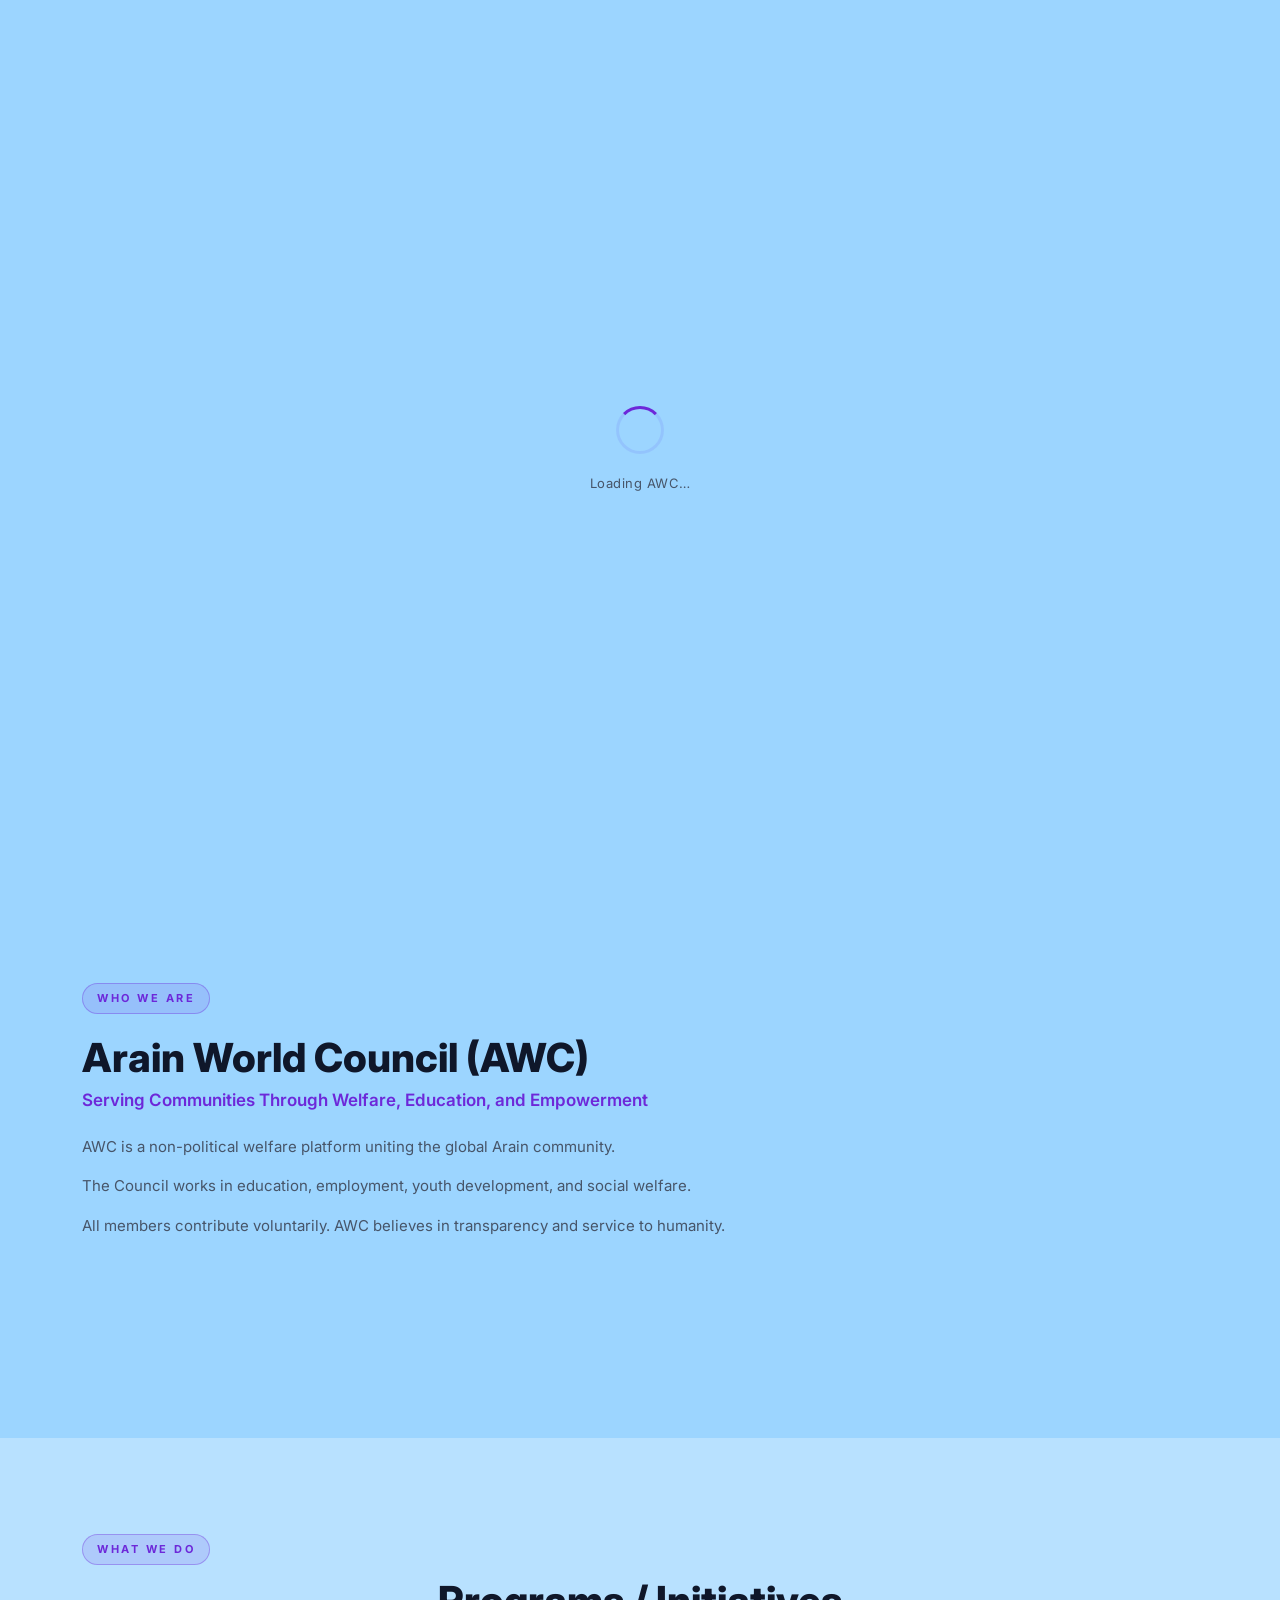
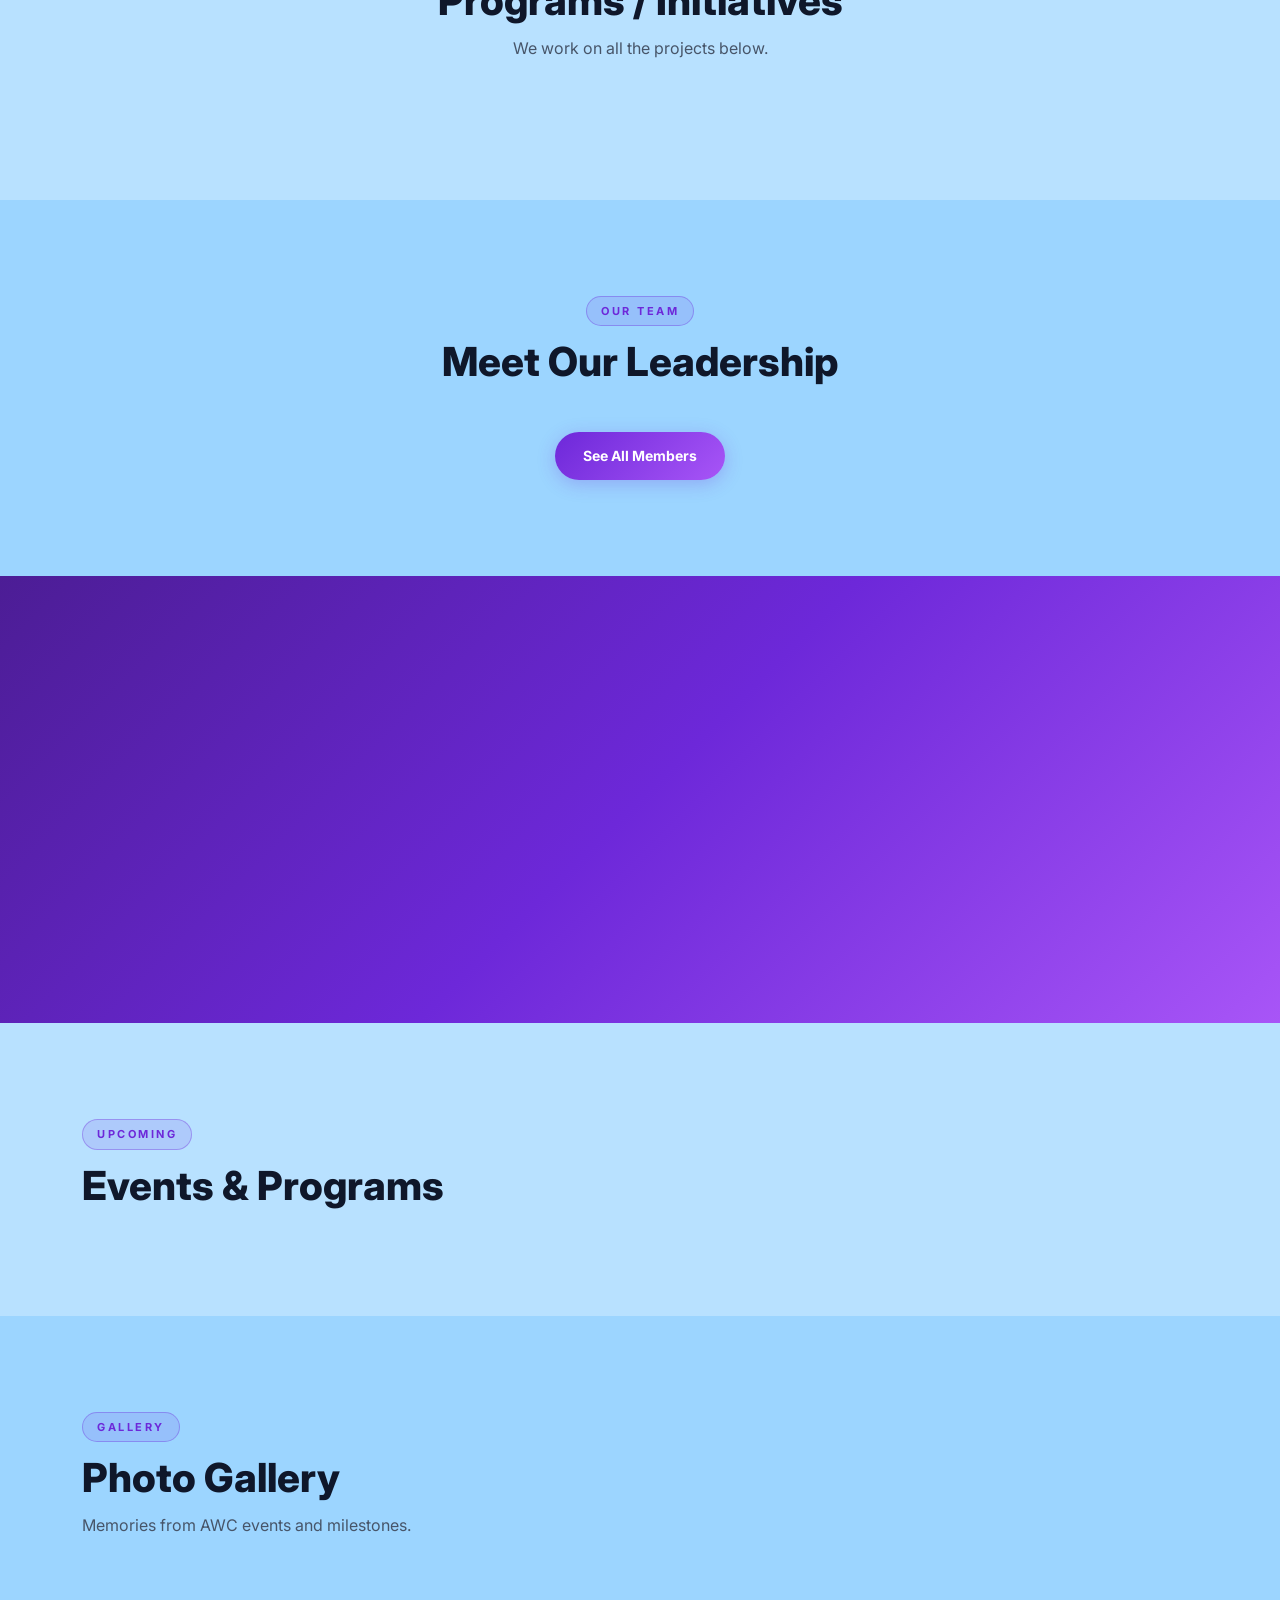
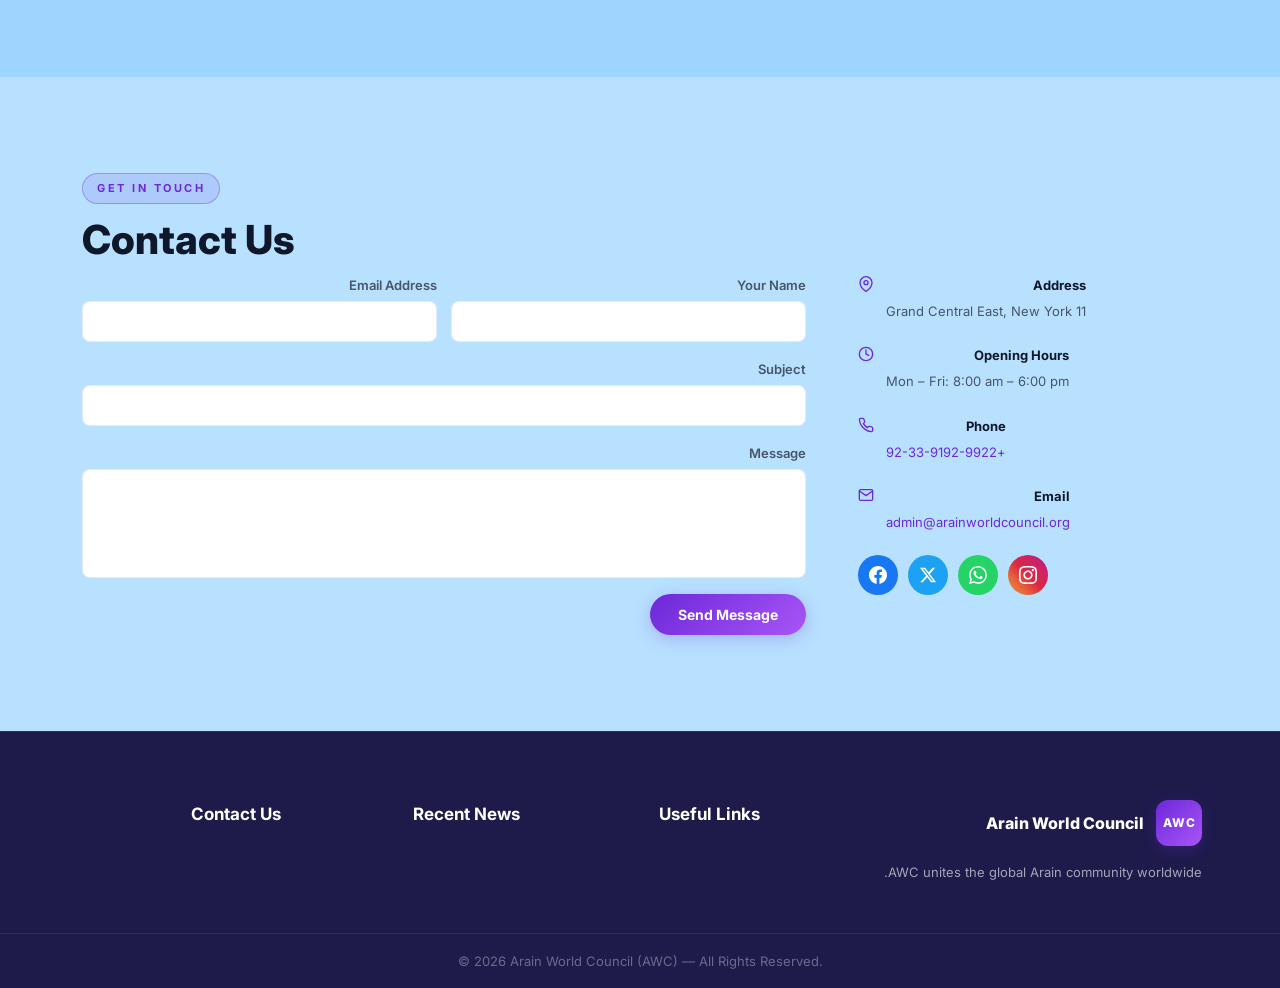
==== commit e699a79c: "Add files via upload" ====
--- a/index.html
+++ b/index.html
@@ -8,7 +8,7 @@
 <link rel="preconnect" href="https://fonts.googleapis.com"/>
 <link rel="preconnect" href="https://fonts.gstatic.com" crossorigin/>
 <link href="https://fonts.googleapis.com/css2?family=Inter:wght@300;400;500;600;700;800&family=Noto+Nastaliq+Urdu:wght@400;600;700&display=swap" rel="stylesheet"/>
-<link rel="stylesheet" href="styles.css?v=1782732050"/>
+<link rel="stylesheet" href="styles.css?v=1783143407"/>
 <link rel="icon" type="image/png" sizes="32x32" href="icons/favicon-32x32.png"/>
 <link rel="icon" type="image/png" sizes="16x16" href="icons/favicon-16x16.png"/>
 <link rel="apple-touch-icon" sizes="180x180" href="icons/apple-touch-icon.png"/>
@@ -16,7 +16,7 @@
 <link rel="manifest" href="manifest.json"/>
 <meta name="apple-mobile-web-app-capable" content="yes"/>
 <meta name="apple-mobile-web-app-status-bar-style" content="black-translucent"/>
-<meta name="apple-mobile-web-app-title" content="آرائیں بنوں"/>
+<meta name="apple-mobile-web-app-title" content="ارائیں بنوں"/>
 </head>
 <body>
 <div id="awc-loader">
@@ -369,6 +369,59 @@
 <button class="don-amt" id="donCustomLabel">Custom</button>
 </div>
 </div>
+
+<!-- ── Donation confirmation form ─────────────────────────────── -->
+<div style="margin-top:24px;padding-top:20px;border-top:1px solid var(--border)">
+  <h3 id="donFormTitle" style="font-size:16px;font-weight:700;color:var(--text);margin-bottom:6px"></h3>
+  <p id="donFormSub" style="font-size:13px;color:var(--text-muted);margin-bottom:18px;line-height:1.6"></p>
+  <form id="donationForm" novalidate>
+    <div class="mem-grid">
+      <div class="form-group">
+        <label id="lDonorName" for="dfName"></label>
+        <input id="dfName" name="donorName" type="text" required/>
+      </div>
+      <div class="form-group">
+        <label id="lDonorPhone" for="dfPhone"></label>
+        <input id="dfPhone" name="phone" type="tel" required/>
+      </div>
+      <div class="form-group">
+        <label id="lDonorEmail" for="dfEmail"></label>
+        <input id="dfEmail" name="email" type="email"/>
+      </div>
+      <div class="form-group">
+        <label id="lDonAmount" for="dfAmount"></label>
+        <input id="dfAmount" name="amount" type="text" required/>
+      </div>
+      <div class="form-group">
+        <label id="lDonMethod" for="dfMethod"></label>
+        <select id="dfMethod" name="method" required>
+          <option value="">—</option>
+          <option value="bank">Bank Transfer</option>
+          <option value="easypaisa">Easypaisa</option>
+          <option value="jazzcash">JazzCash</option>
+          <option value="international">International</option>
+        </select>
+      </div>
+      <div class="form-group">
+        <label id="lDonTxID" for="dfTxId"></label>
+        <input id="dfTxId" name="txId" type="text" required/>
+      </div>
+      <div class="form-group form-full">
+        <label id="lDonNote" for="dfNote"></label>
+        <textarea id="dfNote" name="note" rows="2"></textarea>
+      </div>
+      <div class="form-group form-full">
+        <label id="lDonProof" for="dfProof"></label>
+        <input id="dfProof" name="proof" type="file" accept="image/*"
+          style="padding:8px 0;background:none;border:none"/>
+      </div>
+    </div>
+    <div style="margin-top:16px;display:flex;justify-content:flex-end;align-items:center;gap:12px;flex-wrap:wrap">
+      <div id="donFormSuccess" style="display:none;color:var(--purple);font-size:13px;font-weight:600;flex:1"></div>
+      <button type="submit" class="btn-primary" id="donSubmitBtn"></button>
+    </div>
+  </form>
+</div>
 </div>
 </div>
 <div class="modal-overlay" id="pageModal" role="dialog" aria-modal="true">
@@ -383,6 +436,6 @@
 <img id="lightboxImg" src="" alt=""/>
 <p id="lightboxCaption"></p>
 </div>
-<script type="module" src="js/app.js?v=1782732050"></script>
+<script type="module" src="js/app.js?v=1783143407"></script>
 </body>
 </html>
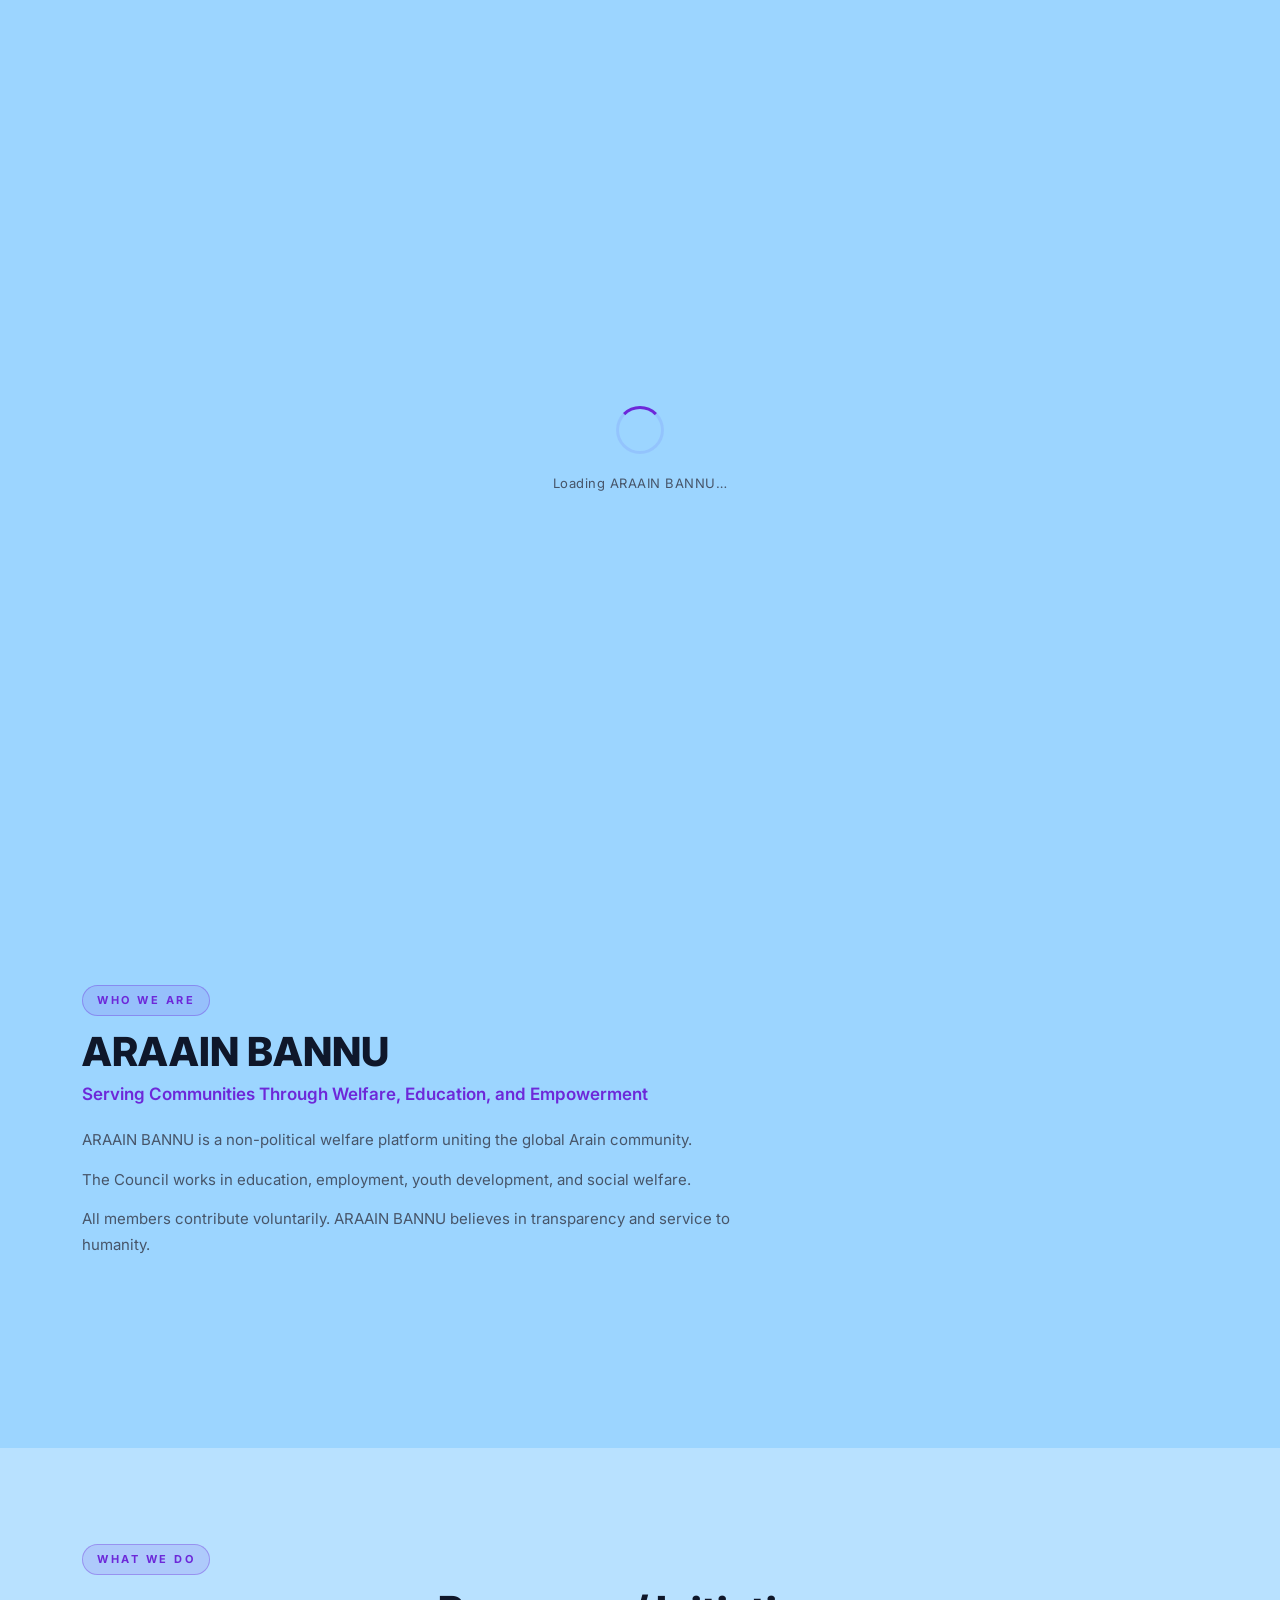
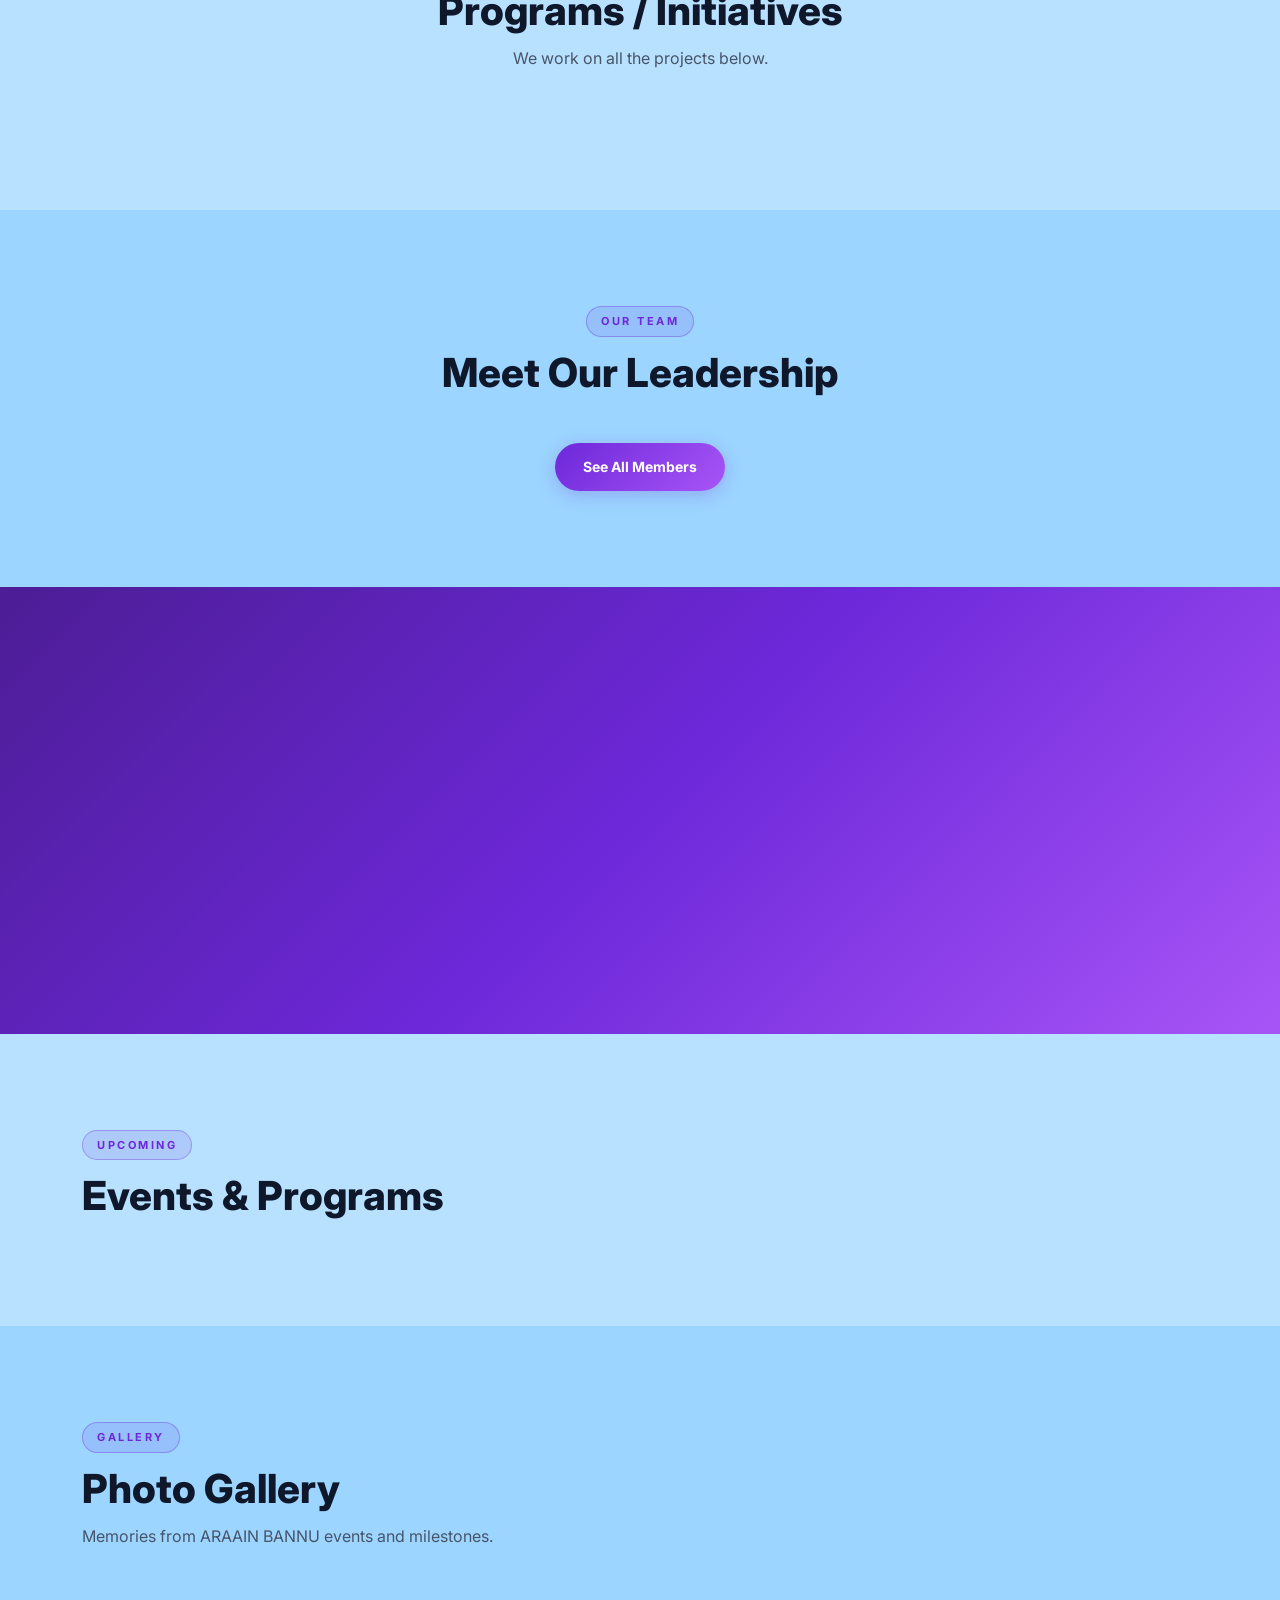
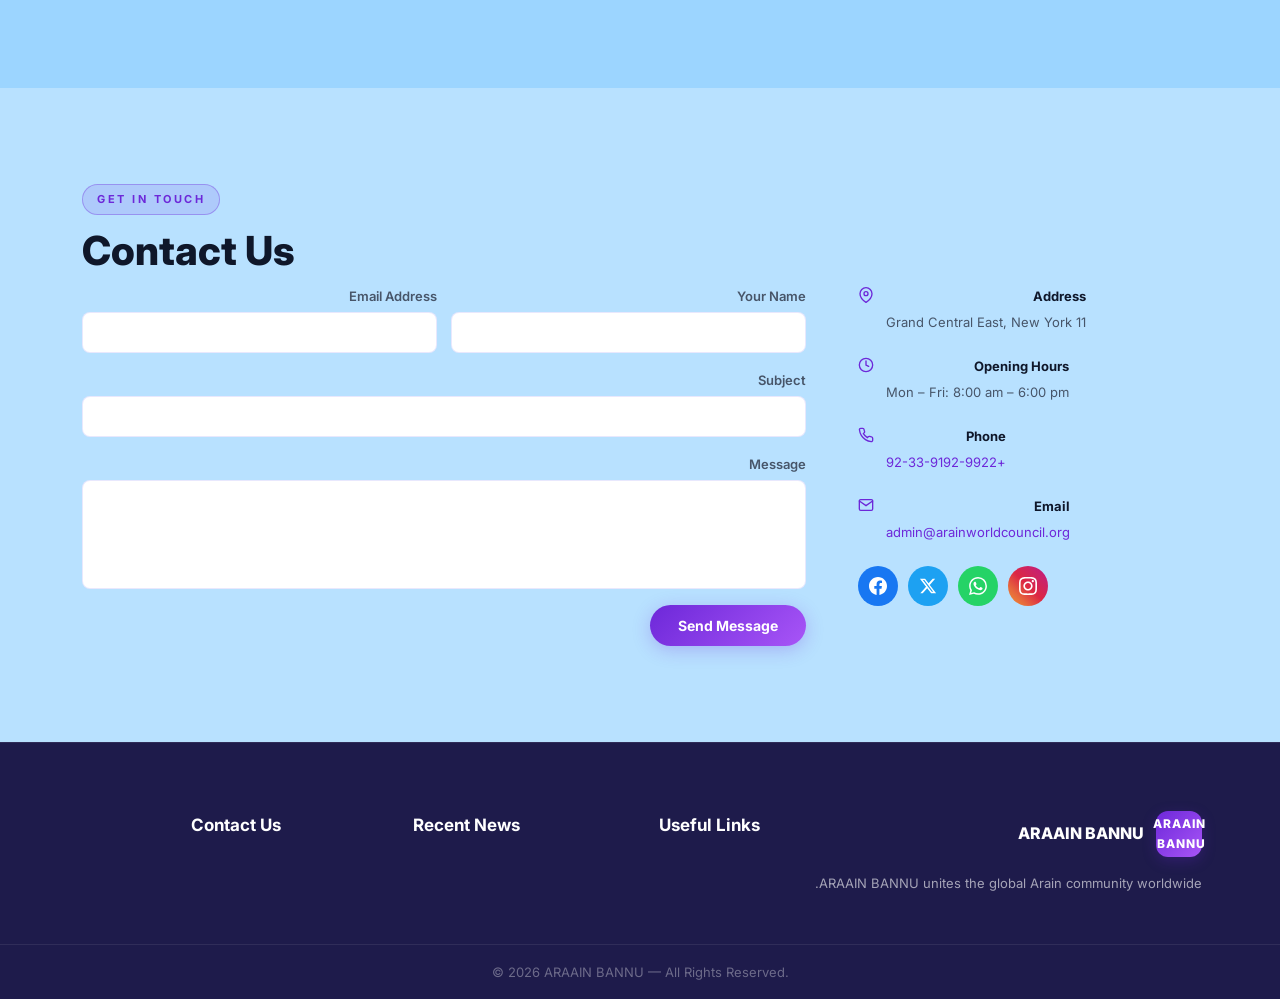
==== commit 861ae913: "Add files via upload" ====
--- a/index.html
+++ b/index.html
@@ -3,12 +3,13 @@
 <head>
 <meta charset="UTF-8"/>
 <meta name="viewport" content="width=device-width,initial-scale=1.0"/>
-<title id="pageTitle">Arain World Council — Bannu Regional Organisation</title>
-<meta name="description" content="Arain World Council Bannu Regional Organisation — Unity, Empowerment, Development"/>
+<title id="pageTitle">ARAAIN BANNU</title>
+<meta name="description" content="ARAAIN BANNU — Unity, Empowerment, Development"/>
 <link rel="preconnect" href="https://fonts.googleapis.com"/>
 <link rel="preconnect" href="https://fonts.gstatic.com" crossorigin/>
 <link href="https://fonts.googleapis.com/css2?family=Inter:wght@300;400;500;600;700;800&family=Noto+Nastaliq+Urdu:wght@400;600;700&display=swap" rel="stylesheet"/>
-<link rel="stylesheet" href="styles.css?v=1783143407"/>
+<link rel="stylesheet" href="styles.css?v=1783561847"/>
+<link rel="icon" href="icons/favicon.ico" sizes="any"/>
 <link rel="icon" type="image/png" sizes="32x32" href="icons/favicon-32x32.png"/>
 <link rel="icon" type="image/png" sizes="16x16" href="icons/favicon-16x16.png"/>
 <link rel="apple-touch-icon" sizes="180x180" href="icons/apple-touch-icon.png"/>
@@ -21,14 +22,14 @@
 <body>
 <div id="awc-loader">
 <div class="loader-spin"></div>
-<p>Loading AWC…</p>
+<p>Loading ARAAIN BANNU…</p>
 </div>
 <header class="site-header">
 <div class="header-inner">
 <a href="index.html" class="logo-wrap">
-<div id="headerLogo"><div class="logo-icon">AWC</div></div>
+<div id="headerLogo"><div class="logo-icon">ARAAIN BANNU</div></div>
 <div class="logo-text">
-<span class="logo-title fancy" id="headerSiteName">Arain World Council</span>
+<span class="logo-title fancy" id="headerSiteName">ARAAIN BANNU</span>
 <span class="logo-sub" id="headerTagline">Unity | Empowerment | Development</span>
 <span class="logo-sub2" id="headerSubName">Bannu Regional Organisation</span>
 </div>
@@ -50,8 +51,8 @@
 <section class="hero" id="home">
 <div class="hero-bg"><div class="s1"></div><div class="s2"></div><div class="s3"></div></div>
 <div class="hero-content">
-<div class="hero-badge" id="heroBadge">Welcome to AWC</div>
-<h1 class="hero-title cinzel" id="heroTitle">Arain World Council</h1>
+<div class="hero-badge" id="heroBadge">Welcome to ARAAIN BANNU</div>
+<h1 class="hero-title cinzel" id="heroTitle">ARAAIN BANNU</h1>
 <div class="hero-bannu-badge" id="heroBannuLabel">Bannu Regional Organisation</div>
 <p class="hero-sub" id="heroSub">Empowering Our Next Generation, Proud Of Our Heritage</p>
 <p class="hero-tagline" id="heroTagline">Uniting the Arain Community Worldwide — Strength, Unity, Progress</p>
@@ -84,11 +85,11 @@
 <div class="section-label" id="section-label-about">Who We Are</div>
 <div class="about-grid">
 <div class="about-text">
-<h2 class="fancy" id="about-h2">Arain World Council (AWC)</h2>
+<h2 class="fancy" id="about-h2">ARAAIN BANNU</h2>
 <h3 id="about-h3">Serving Communities Through Welfare, Education, and Empowerment</h3>
-<p id="about-p1">AWC is a non-political welfare platform uniting the global Arain community.</p>
+<p id="about-p1">ARAAIN BANNU is a non-political welfare platform uniting the global Arain community.</p>
 <p id="about-p2">The Council works in education, employment, youth development, and social welfare.</p>
-<p id="about-p3">All members contribute voluntarily. AWC believes in transparency and service to humanity.</p>
+<p id="about-p3">All members contribute voluntarily. ARAAIN BANNU believes in transparency and service to humanity.</p>
 <div class="about-stats">
 <div class="stat-item reveal"><span class="stat-num" id="statMembersNum">500+</span><span class="stat-label" id="statMembersLabel">Members</span></div>
 <div class="stat-item reveal"><span class="stat-num" id="statProgramsNum">8</span><span class="stat-label" id="statProgramsLabel">Programs</span></div>
@@ -101,7 +102,7 @@
 <div class="av-avatar"><span class="svg-icon icon-xl"><svg viewBox="0 0 24 24" fill="none" stroke="currentColor" stroke-width="1.5" stroke-linecap="round"><path d="M22 10v6M2 10l10-5 10 5-10 5z"/><path d="M6 12v5c0 2 6 3 6 3s6-1 6-3v-5"/></svg></span></div>
 <h4 class="fancy" id="chairman-name">Dr. Aitzaz Chaudhary Arain</h4>
 <p id="chairman-quote">"Our mission is to build a strong, educated, and united community."</p>
-<button class="btn-sm open-membership" id="joinBtn">Join AWC</button>
+<button class="btn-sm open-membership" id="joinBtn">Join ARAAIN BANNU</button>
 </div>
 <div class="av-deco d1"></div><div class="av-deco d2"></div>
 </div>
@@ -153,7 +154,7 @@
 <div class="container">
 <div class="section-label" id="gallerySectionLabel">Gallery</div>
 <h2 class="fancy" id="galleryTitle">Photo Gallery</h2>
-<p class="section-desc" id="galleryDesc">Memories from AWC events and milestones.</p>
+<p class="section-desc" id="galleryDesc">Memories from ARAAIN BANNU events and milestones.</p>
 <div class="gallery-grid" id="galleryGrid"></div>
 </div>
 </section>
@@ -203,13 +204,13 @@
 <div class="footer-inner">
 <div class="footer-brand">
 <div class="footer-logo">
-<div class="logo-icon sm">AWC</div>
+<div class="logo-icon sm">ARAAIN BANNU</div>
 <div>
-<strong class="fancy" id="footerSiteName">Arain World Council</strong>
+<strong class="fancy" id="footerSiteName">ARAAIN BANNU</strong>
 <span id="footerSubName" style="display:block;font-size:11px;color:var(--purple-lt);letter-spacing:.5px"></span>
 </div>
 </div>
-<p id="footerDesc">AWC unites the global Arain community worldwide.</p>
+<p id="footerDesc">ARAAIN BANNU unites the global Arain community worldwide.</p>
 </div>
 <div class="footer-col">
 <h4 id="footerUsefulLinks">Useful Links</h4>
@@ -225,7 +226,7 @@
 <p style="font-size:13px;margin-top:6px"><a id="footerContactPhone" href="#" style="color:var(--white)"></a></p>
 </div>
 </div>
-<div class="footer-bottom"><p id="footerCopy">© 2026 Arain World Council (AWC) — All Rights Reserved.</p></div>
+<div class="footer-bottom"><p id="footerCopy">© 2026 ARAAIN BANNU — All Rights Reserved.</p></div>
 </footer>
 <button class="back-top" id="backTop" aria-label="Back to top"><span class="svg-icon"><svg viewBox="0 0 24 24" fill="none" stroke="currentColor" stroke-width="2.5" stroke-linecap="round"><polyline points="18 15 12 9 6 15"/></svg></span></button>
 <div class="modal-overlay" id="membershipModal" role="dialog" aria-modal="true">
@@ -244,7 +245,7 @@
 <li id="memInstr4">Our team will contact you after reviewing.</li>
 <li id="memInstr5">Incomplete information may lead to rejection.</li>
 </ol>
-<p class="mem-note" id="memNote">Together We Rise — AWC</p>
+<p class="mem-note" id="memNote">Together We Rise — ARAAIN BANNU</p>
 </div>
 <form id="membershipForm" novalidate>
 <div class="mem-section-title" id="memSecPersonal">Personal Information</div>
@@ -259,13 +260,13 @@
 <label id="lMemberType">Membership Type *</label>
 <div class="radio-group" id="memberTypeGroup"></div>
 </div>
-<div class="form-group"><label id="lCnic">CNIC No.</label><input type="text" name="cnic" placeholder="XXXXX-XXXXXXX-X"/></div>
+<div class="form-group"><label id="lCnic"></label><input type="text" name="cnic" placeholder="XXXXX-XXXXXXX-X"/></div>
 <div class="form-group"><label id="lDob">Date of Birth *</label><input type="date" name="dob" required/></div>
 </div>
 <div class="mem-section-title" id="memSecContact">Contact &amp; Residential</div>
 <div class="mem-grid">
 <div class="form-group"><label id="lEmail">Email Address *</label><input type="email" name="email" required/></div>
-<div class="form-group"><label id="lWhatsapp">WhatsApp No *</label><input type="tel" name="whatsapp" required placeholder="+92XXXXXXXXXX"/></div>
+<div class="form-group"><label id="lWhatsapp"></label><input type="tel" name="whatsapp" required placeholder="+92XXXXXXXXXX"/></div>
 <div class="form-group form-full">
 <label id="lResidential">Residential Status *</label>
 <div class="radio-group" id="residentialGroup"></div>
@@ -285,7 +286,7 @@
 <label id="lWork">Work Information *</label>
 <div class="radio-group" id="workGroup"></div>
 </div>
-<div class="form-group form-full"><label id="lReason">Why do you want to join AWC?</label><textarea name="reason" rows="3"></textarea></div>
+<div class="form-group form-full"><label id="lReason">Why do you want to join ARAAIN BANNU?</label><textarea name="reason" rows="3"></textarea></div>
 </div>
 <div class="mem-section-title" id="memSecAddress">Profile Picture &amp; Address</div>
 <div class="mem-grid">
@@ -302,7 +303,7 @@
 <h4 id="memTermsTitle">Terms and Conditions</h4>
 <ul>
 <li id="memTerm1">The information provided is accurate.</li>
-<li id="memTerm2">AWC reserves the right to accept or reject any application.</li>
+<li id="memTerm2">ARAAIN BANNU reserves the right to accept or reject any application.</li>
 <li id="memTerm3">Membership will not be used for unlawful purposes.</li>
 </ul>
 <label class="consent-label"><input type="checkbox" name="consent" required/><span id="memConsentLabel">I agree to the Membership Terms</span></label>
@@ -317,7 +318,7 @@
 <button class="modal-close" data-close="donationModal" aria-label="Close"><svg viewBox="0 0 24 24" fill="none" stroke="currentColor" stroke-width="2" stroke-linecap="round" width="18" height="18"><line x1="18" y1="6" x2="6" y2="18"/><line x1="6" y1="6" x2="18" y2="18"/></svg></button>
 <div class="modal-header">
 <div class="don-emoji"><span class="svg-icon icon-xl" style="color:#e57373"><svg viewBox="0 0 24 24" fill="currentColor"><path d="M20.84 4.61a5.5 5.5 0 0 0-7.78 0L12 5.67l-1.06-1.06a5.5 5.5 0 0 0-7.78 7.78l1.06 1.06L12 21.23l7.78-7.78 1.06-1.06a5.5 5.5 0 0 0 0-7.78z"/></svg></span></div>
-<h2 class="fancy" id="donModalTitle">Donate to AWC</h2>
+<h2 class="fancy" id="donModalTitle">Donate to ARAAIN BANNU</h2>
 <p id="donModalSub">Your donation directly supports the Arain community.</p>
 </div>
 <div class="bank-tabs">
@@ -330,8 +331,8 @@
 <div class="bank-card">
 <div class="brow"><span class="blabel" id="bl-bankName">Bank Name</span><span class="bval" id="bv-bankName"></span></div>
 <div class="brow"><span class="blabel" id="bl-bankTitle">Account Title</span><span class="bval" id="bv-bankTitle"></span></div>
-<div class="brow"><span class="blabel" id="bl-bankAccount">Account No.</span><span class="bval" id="bv-bankAccount"></span><button class="copy-btn" data-copy="bv-bankAccount" aria-label="Copy"></button></div>
-<div class="brow"><span class="blabel" id="bl-bankIBAN">IBAN</span><span class="bval" id="bv-bankIBAN"></span><button class="copy-btn" data-copy="bv-bankIBAN" aria-label="Copy"></button></div>
+<div class="brow"><span class="blabel" id="bl-bankAccount"></span><span class="bval" id="bv-bankAccount"></span><button class="copy-btn" data-copy="bv-bankAccount" aria-label="Copy"></button></div>
+<div class="brow"><span class="blabel" id="bl-bankIBAN"></span><span class="bval" id="bv-bankIBAN"></span><button class="copy-btn" data-copy="bv-bankIBAN" aria-label="Copy"></button></div>
 <div class="brow"><span class="blabel" id="bl-bankBranch">Branch Code</span><span class="bval" id="bv-bankBranch"></span></div>
 </div>
 <p class="bank-note" id="bankNoteEl"></p>
@@ -340,7 +341,7 @@
 <div class="bank-card">
 <div class="brow"><span class="blabel">Service</span><span class="bval">Easypaisa</span></div>
 <div class="brow"><span class="blabel">Account Title</span><span class="bval" id="bv-epTitle"></span></div>
-<div class="brow"><span class="blabel">Mobile No.</span><span class="bval" id="bv-epNumber"></span><button class="copy-btn" data-copy="bv-epNumber" aria-label="Copy"></button></div>
+<div class="brow"><span class="blabel" id="bl-epNumber"></span><span class="bval" id="bv-epNumber"></span><button class="copy-btn" data-copy="bv-epNumber" aria-label="Copy"></button></div>
 </div>
 <p class="bank-note" id="epNoteEl"></p>
 </div>
@@ -348,15 +349,15 @@
 <div class="bank-card">
 <div class="brow"><span class="blabel">Service</span><span class="bval">JazzCash</span></div>
 <div class="brow"><span class="blabel">Account Title</span><span class="bval" id="bv-jcTitle"></span></div>
-<div class="brow"><span class="blabel">Mobile No.</span><span class="bval" id="bv-jcNumber"></span><button class="copy-btn" data-copy="bv-jcNumber" aria-label="Copy"></button></div>
+<div class="brow"><span class="blabel" id="bl-jcNumber"></span><span class="bval" id="bv-jcNumber"></span><button class="copy-btn" data-copy="bv-jcNumber" aria-label="Copy"></button></div>
 </div>
 <p class="bank-note" id="jcNoteEl"></p>
 </div>
 <div class="bank-panel" id="tab-international">
 <div class="bank-card">
 <div class="brow"><span class="blabel">Bank Name</span><span class="bval" id="bv-intBank"></span></div>
-<div class="brow"><span class="blabel">SWIFT / BIC</span><span class="bval" id="bv-intSwift"></span><button class="copy-btn" data-copy="bv-intSwift" aria-label="Copy"></button></div>
-<div class="brow"><span class="blabel">IBAN</span><span class="bval" id="bv-intIBAN"></span><button class="copy-btn" data-copy="bv-intIBAN" aria-label="Copy"></button></div>
+<div class="brow"><span class="blabel" id="bl-intSwift"></span><span class="bval" id="bv-intSwift"></span><button class="copy-btn" data-copy="bv-intSwift" aria-label="Copy"></button></div>
+<div class="brow"><span class="blabel" id="bl-intIBAN"></span><span class="bval" id="bv-intIBAN"></span><button class="copy-btn" data-copy="bv-intIBAN" aria-label="Copy"></button></div>
 </div>
 <p class="bank-note" id="intNoteEl"></p>
 </div>
@@ -436,6 +437,6 @@
 <img id="lightboxImg" src="" alt=""/>
 <p id="lightboxCaption"></p>
 </div>
-<script type="module" src="js/app.js?v=1783143407"></script>
+<script type="module" src="js/app.js?v=1783561847"></script>
 </body>
 </html>
--- a/styles.css
+++ b/styles.css
@@ -1,5 +1,5 @@
 /* ============================================================
-   AWC — Arain World Council
+   ARAAIN BANNU — ARAAIN BANNU
    Theme: Light Blue / Bluish-White Surface + White Text on
           dark cards — Mobile First
    Surfaces: #9CD5FF (page) → #B8E1FF (card) → #D4EEFF (raised)
@@ -170,14 +170,20 @@
 .logo-icon img{width:100%;height:100%;object-fit:cover;border-radius:12px}
 .logo-text{display:flex;flex-direction:column;min-width:0}
 .logo-title{
-  font-size:clamp(13px,2.2vw,17px);font-weight:800;
-  color:var(--text);line-height:1.2;white-space:nowrap;
-  overflow:hidden;text-overflow:ellipsis;
+  font-size:clamp(12px,2.2vw,17px);font-weight:800;
+  color:var(--text);line-height:1.3;
+  overflow:hidden;text-overflow:ellipsis;white-space:nowrap;
+}
+/* Urdu logo title — allow wrap, remove letter-spacing that breaks Nastaliq */
+body.urdu .logo-title{
+  white-space:normal;letter-spacing:0;line-height:1.5;font-size:clamp(12px,2vw,15px);
 }
 .logo-sub{font-size:10px;color:var(--text-muted);letter-spacing:1px;
   text-transform:uppercase;margin-top:1px;white-space:nowrap}
+body.urdu .logo-sub{letter-spacing:0;text-transform:none}
 .logo-sub2{font-size:10px;color:var(--purple);font-weight:700;
   letter-spacing:.7px;margin-top:1px;white-space:nowrap}
+body.urdu .logo-sub2{letter-spacing:0}
 
 /* Nav */
 .main-nav{display:flex;align-items:center;gap:2px;flex-wrap:nowrap}
@@ -1161,6 +1167,30 @@
   border:1px solid var(--border-accent);margin-top:8px;display:none}
 .logo-preview.show{display:block}
 
+
+/* ── Urdu RTL typography fixes ─────────────────────────────────
+   letter-spacing and text-transform:uppercase both corrupt Arabic/
+   Nastaliq script. Remove them globally in Urdu mode.             */
+body.urdu .section-label{letter-spacing:0;text-transform:none;font-size:12px}
+body.urdu .hero-badge{letter-spacing:0;text-transform:none}
+body.urdu .hero-bannu-badge{letter-spacing:0;text-transform:none}
+body.urdu .hero-title{letter-spacing:0;line-height:1.3}
+body.urdu .event-tag{letter-spacing:0;text-transform:none}
+body.urdu .event-month{letter-spacing:0;text-transform:none}
+body.urdu .leader-role{letter-spacing:0}
+body.urdu .sidebar-section{letter-spacing:0;text-transform:none}
+body.urdu .acard h4{letter-spacing:0;text-transform:none}
+body.urdu .section-desc{line-height:2}
+body.urdu section h2{line-height:1.5}
+body.urdu .hero-sub{line-height:1.8}
+body.urdu .hero-tagline{line-height:2}
+/* Prevent hero cards from overflowing with long Urdu text */
+body.urdu .hero-card>span:last-child{white-space:normal;line-height:1.6;font-size:11px}
+/* Radio pills need more height for Urdu */
+body.urdu .radio-pill span{line-height:1.8;padding:8px 14px}
+/* Nav links need enough room */
+body.urdu .main-nav a{white-space:normal;text-align:center;line-height:1.5}
+
 /* ═══════════════════════════════════════════════════
    RESPONSIVE — mobile first
 ═══════════════════════════════════════════════════ */
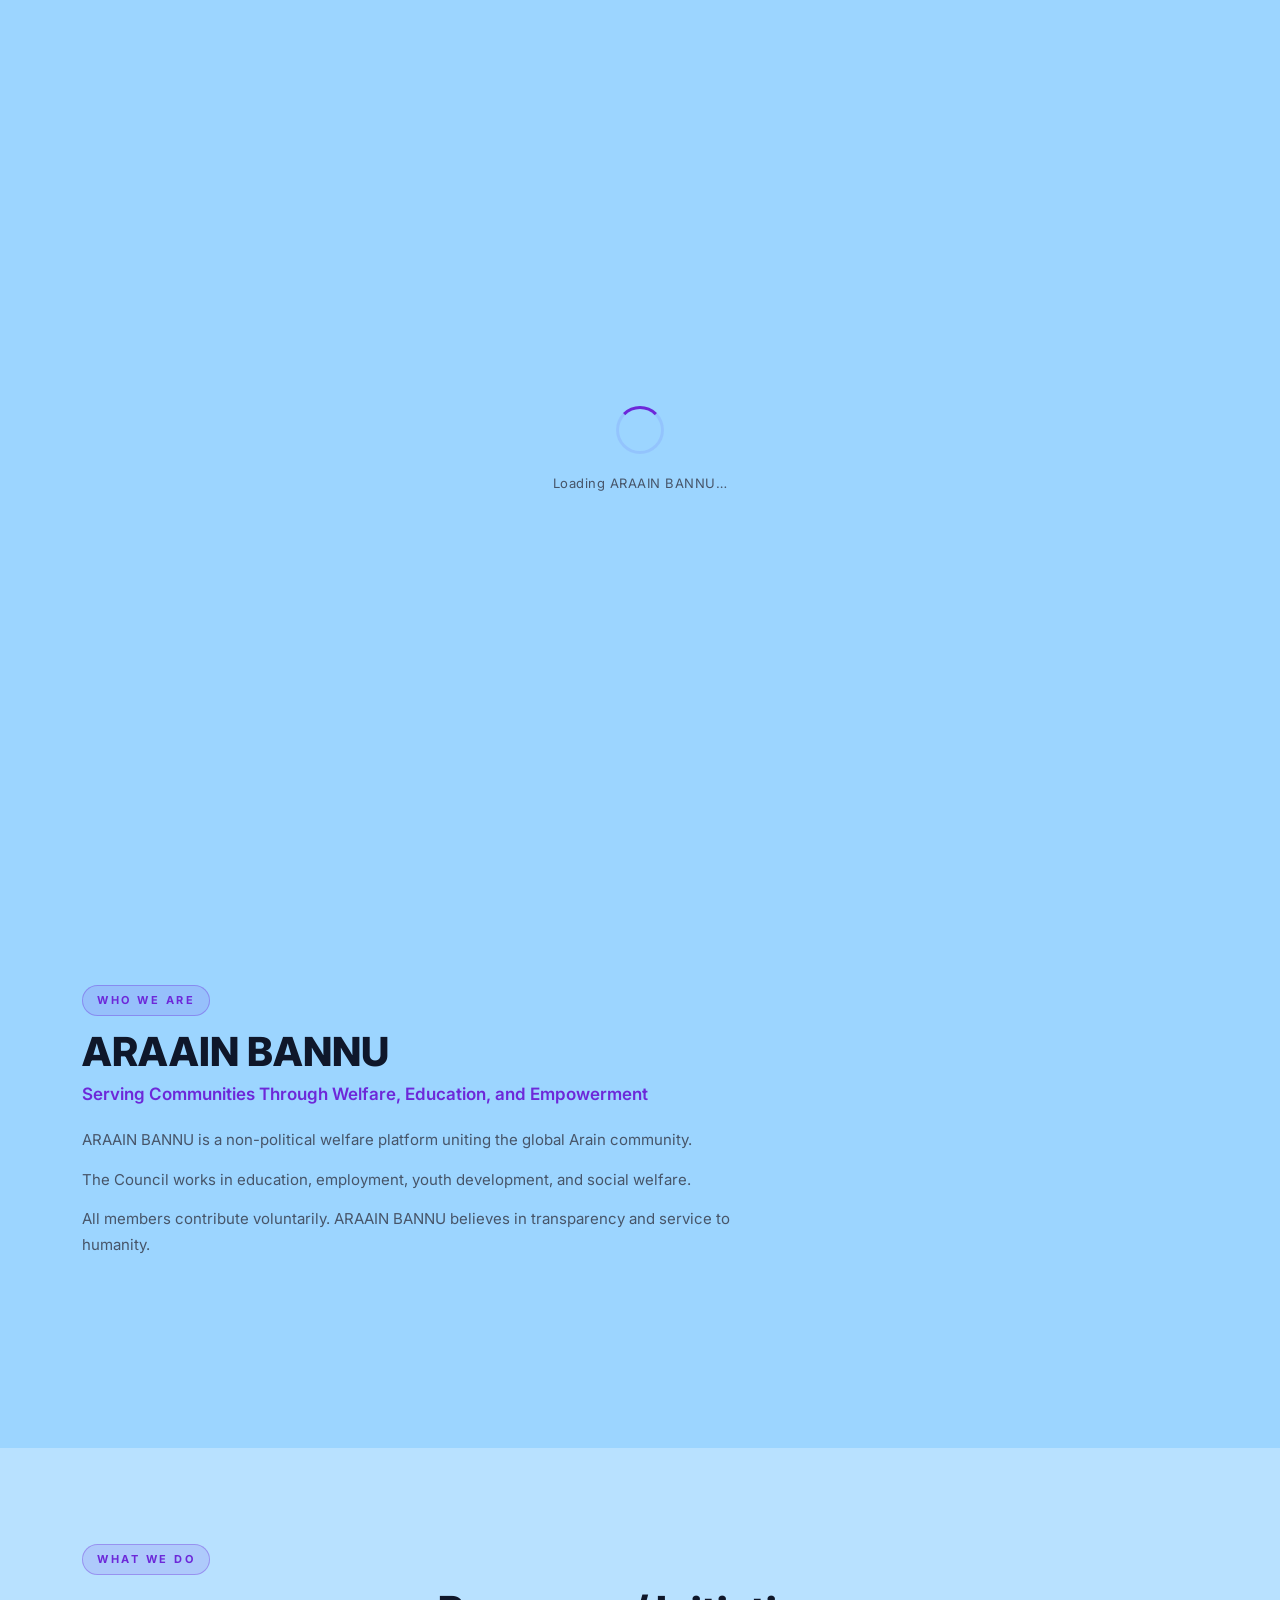
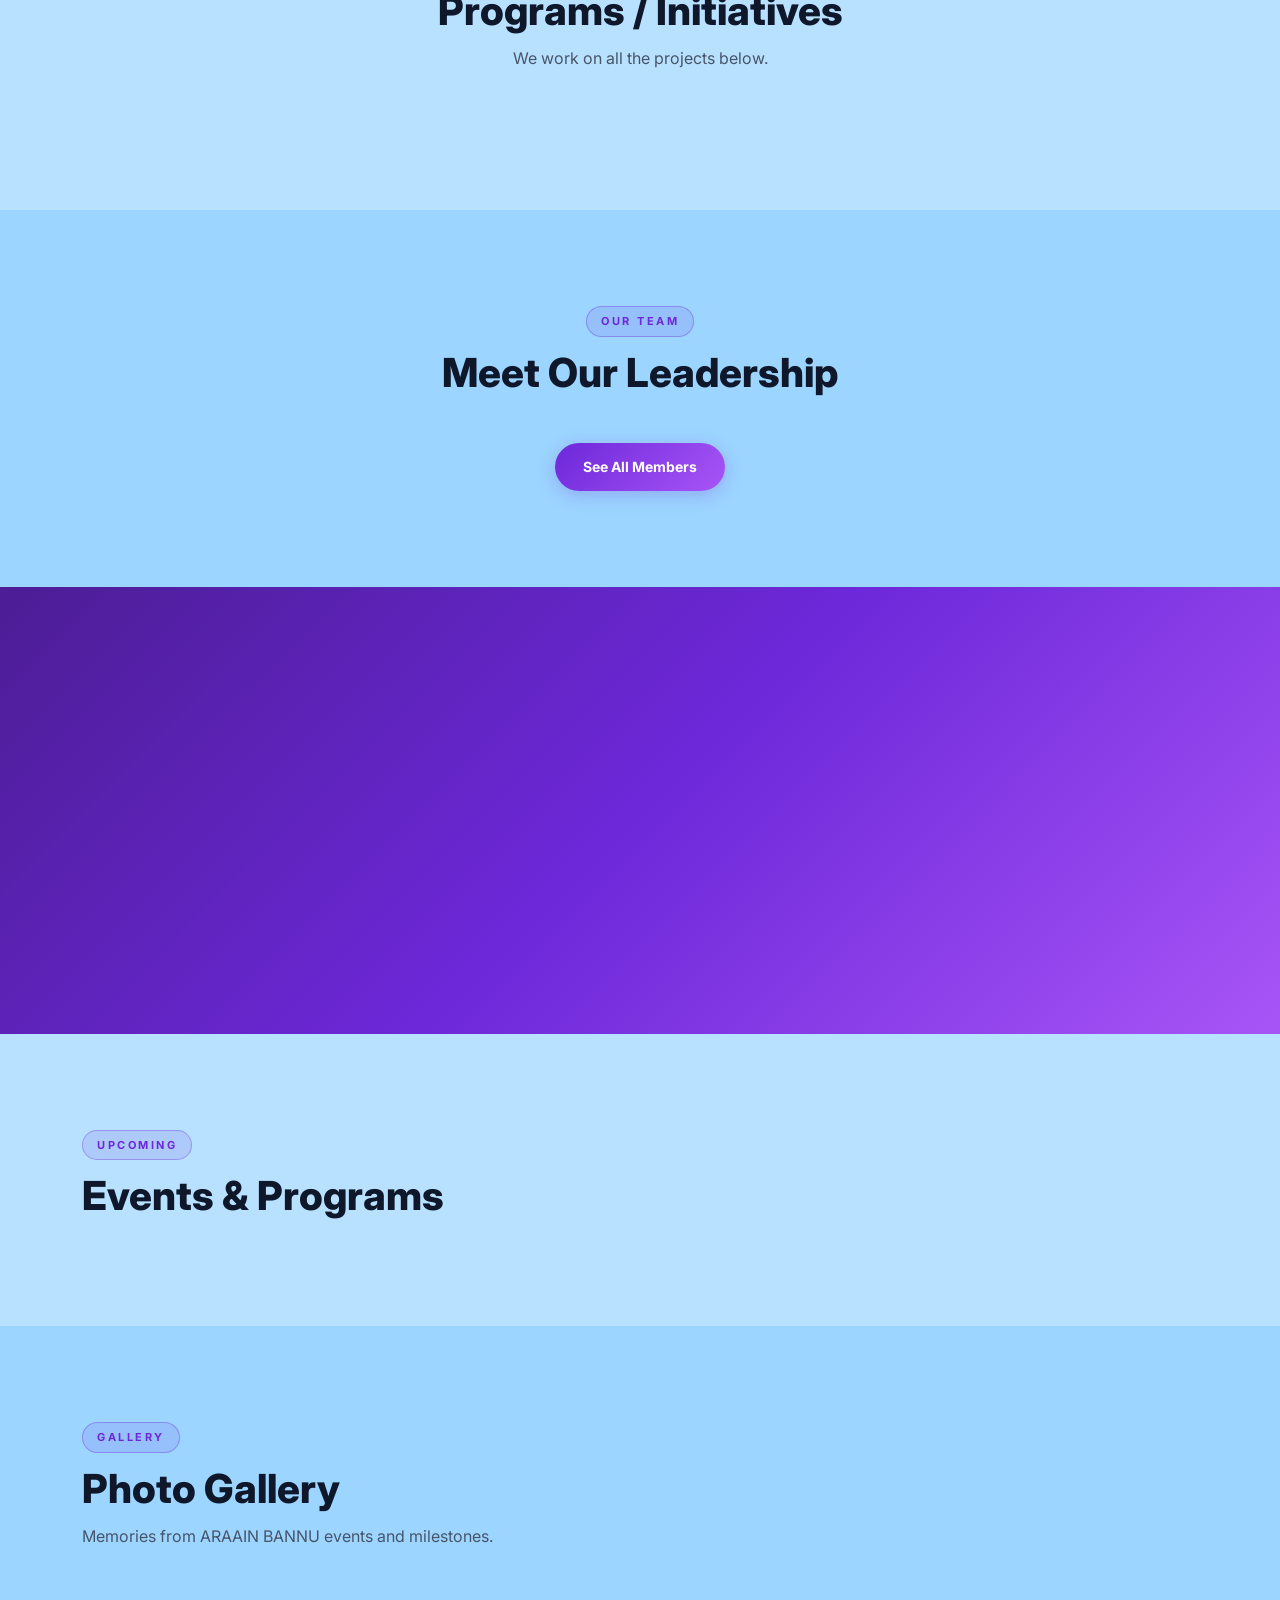
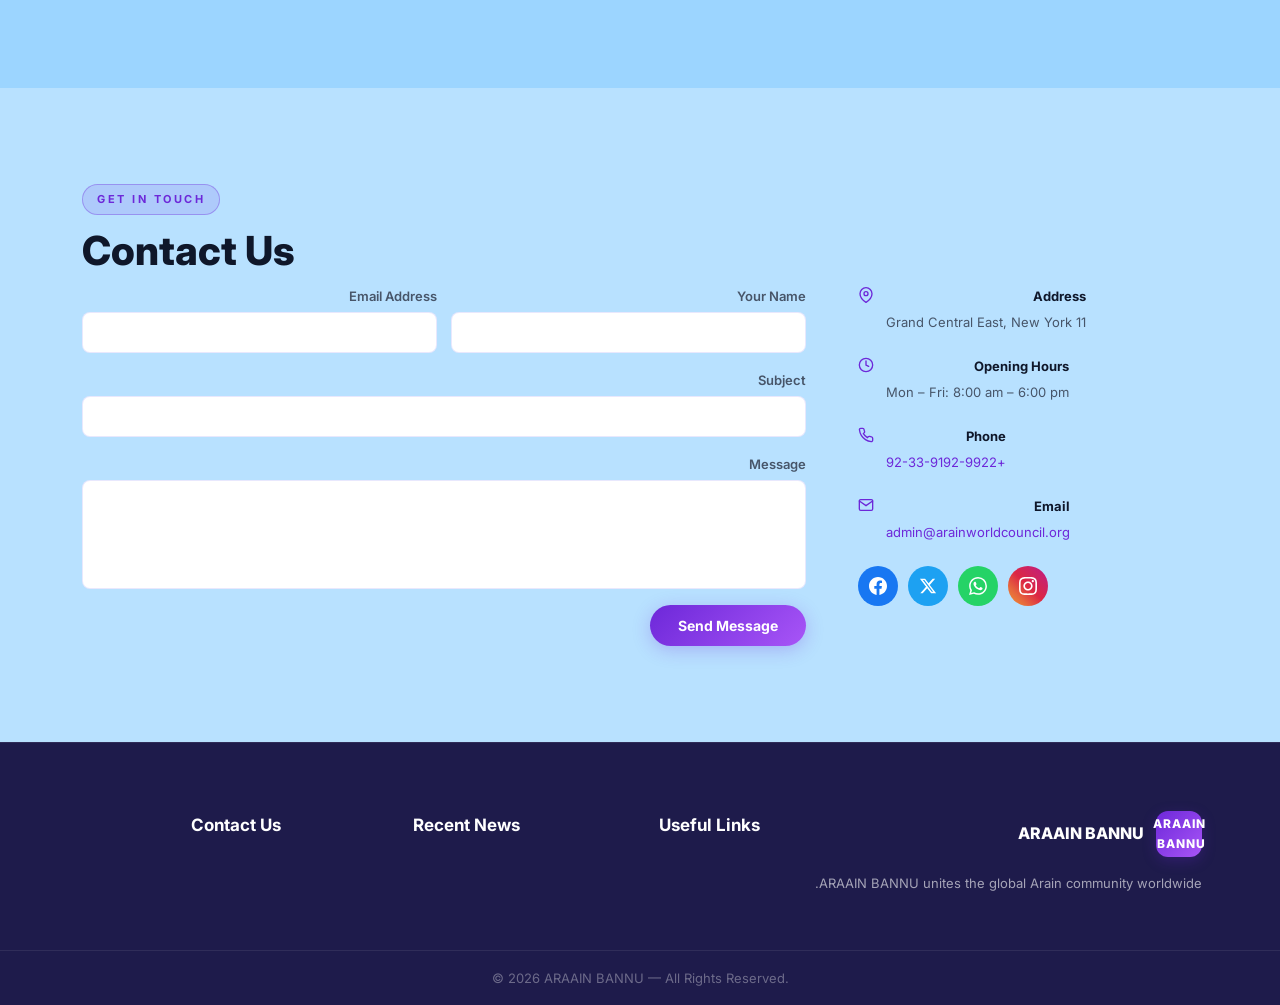
==== commit 82932144: "Add files via upload" ====
--- a/index.html
+++ b/index.html
@@ -8,7 +8,7 @@
 <link rel="preconnect" href="https://fonts.googleapis.com"/>
 <link rel="preconnect" href="https://fonts.gstatic.com" crossorigin/>
 <link href="https://fonts.googleapis.com/css2?family=Inter:wght@300;400;500;600;700;800&family=Noto+Nastaliq+Urdu:wght@400;600;700&display=swap" rel="stylesheet"/>
-<link rel="stylesheet" href="styles.css?v=1783561847"/>
+<link rel="stylesheet" href="styles.css?v=1784105824"/>
 <link rel="icon" href="icons/favicon.ico" sizes="any"/>
 <link rel="icon" type="image/png" sizes="32x32" href="icons/favicon-32x32.png"/>
 <link rel="icon" type="image/png" sizes="16x16" href="icons/favicon-16x16.png"/>
@@ -211,6 +211,7 @@
 </div>
 </div>
 <p id="footerDesc">ARAAIN BANNU unites the global Arain community worldwide.</p>
+<p id="footerSubTagline" style="font-size:12px;color:var(--text-muted);margin-top:6px"></p>
 </div>
 <div class="footer-col">
 <h4 id="footerUsefulLinks">Useful Links</h4>
@@ -437,6 +438,6 @@
 <img id="lightboxImg" src="" alt=""/>
 <p id="lightboxCaption"></p>
 </div>
-<script type="module" src="js/app.js?v=1783561847"></script>
+<script type="module" src="js/app.js?v=1787053330"></script>
 </body>
 </html>
